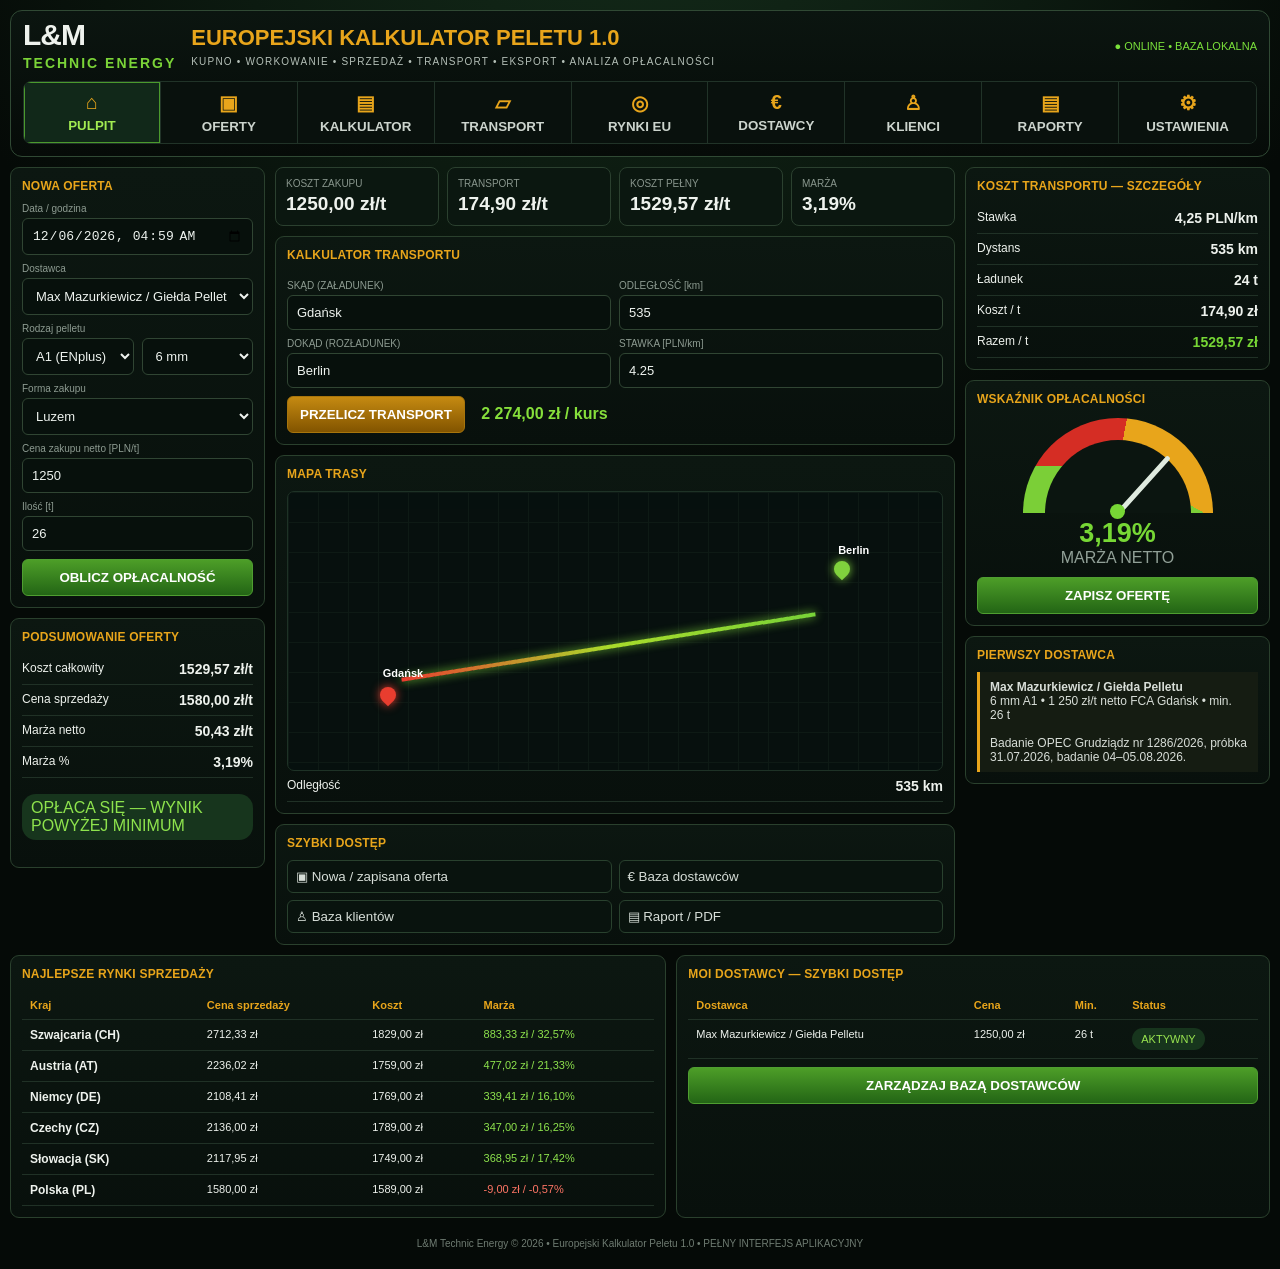
==== index.html @ fb6ef7e8 "Add files via upload" ====
<!doctype html>
<html lang="pl">
<head>
<meta charset="utf-8">
<meta name="viewport" content="width=device-width,initial-scale=1,viewport-fit=cover">
<meta name="theme-color" content="#07100b">
<title>L&M Technic Energy — Europejski Kalkulator Peletu 1.0</title>
<style>
:root{--bg:#040806;--panel:#0a120e;--panel2:#0d1812;--line:#2a402d;--gold:#e8a51b;--green:#77d735;--text:#eef2ed;--muted:#9aa69d;--red:#ef493d;--blue:#4ca9e8}
*{box-sizing:border-box}html,body{margin:0;background:radial-gradient(circle at 50% -20%,#17331e 0,#050a07 46%);color:var(--text);font-family:Arial,Helvetica,sans-serif}
body{min-height:100vh}.app{max-width:1540px;margin:auto;padding:10px}
.top{border:1px solid #304934;border-radius:12px;background:linear-gradient(180deg,#0b1510,#060b08);padding:12px}
.brand{display:flex;align-items:center;gap:15px}.logo{font-weight:900;font-size:30px;line-height:.78;letter-spacing:-1px}.logo small{font-size:14px;letter-spacing:2px;color:#7bd438}.title{font-size:22px;font-weight:900;color:var(--gold)}.sub{font-size:10px;color:#b5c0b8;letter-spacing:1.2px;margin-top:5px}.status{margin-left:auto;color:#7be23b;font-size:11px}
.nav{display:grid;grid-template-columns:repeat(9,1fr);margin-top:11px;border:1px solid #213328;border-radius:8px;overflow:hidden}.nav button{min-height:61px;border:0;border-right:1px solid #213328;background:#09110d;color:#ccd4cd;font-weight:700;cursor:pointer}.nav button:last-child{border-right:0}.nav button.active{background:#112819;color:#a2eb51;box-shadow:inset 0 0 0 1px #4b9a2d}.ico{display:block;font-size:20px;color:var(--gold);margin-bottom:4px}
.tab{margin-top:10px}.hidden{display:none}.grid{display:grid;grid-template-columns:255px 1fr 305px;gap:10px}.panel{background:linear-gradient(180deg,#0c1711,#08100c);border:1px solid var(--line);border-radius:9px;padding:11px}.panel h3{font-size:12px;color:var(--gold);margin:0 0 10px;text-transform:uppercase;letter-spacing:.2px}.section{margin-top:10px}
.field{margin:8px 0}.field label{display:block;color:#8d9b91;font-size:10px;margin-bottom:4px}.field input,.field select,.field textarea{width:100%;background:#07100c;color:#eef3ef;border:1px solid #304533;border-radius:6px;padding:9px;font-size:13px}.field textarea{min-height:82px;resize:vertical}.row{display:grid;grid-template-columns:1fr 1fr;gap:8px}
.btn{border:1px solid #a8750c;background:linear-gradient(#c58a11,#825400);color:white;border-radius:6px;padding:10px 12px;font-weight:800;cursor:pointer}.btn.green{background:linear-gradient(#4d9e28,#236515);border-color:#4f9e31}.btn.dark{background:#0b1510;border-color:#38513e}.btn.blue{background:linear-gradient(#277eb0,#185274);border-color:#3b91c0}.btn.full{width:100%}
.metric{display:flex;justify-content:space-between;gap:10px;border-bottom:1px solid #203126;padding:7px 0;font-size:12px}.metric strong{font-size:14px}.big{font-size:27px;color:var(--green);font-weight:900}.tag{display:inline-block;padding:5px 9px;border-radius:14px;background:#17351d;color:#9ae750}.danger{color:#ff7565}.good{color:#8ee34d}
.cards{display:grid;grid-template-columns:repeat(4,1fr);gap:8px}.card{background:#0b1710;border:1px solid #2b402f;border-radius:8px;padding:10px}.card .label{color:#89968d;font-size:10px}.card .value{font-size:19px;font-weight:900;margin-top:4px}
.main2{display:grid;grid-template-columns:1.05fr .95fr;gap:10px;margin-top:10px}.table{width:100%;border-collapse:collapse;font-size:11px}.table th,.table td{padding:8px;border-bottom:1px solid #203126;text-align:left;vertical-align:top}.table th{color:var(--gold)}.table td strong{font-size:12px}
.map{height:280px;border-radius:7px;background:#07100e;position:relative;overflow:hidden;border:1px solid #1e3226}.map:before{content:"";position:absolute;inset:0;background-image:linear-gradient(#16251d 1px,transparent 1px),linear-gradient(90deg,#16251d 1px,transparent 1px);background-size:30px 30px;opacity:.5}.route{position:absolute;left:17%;right:19%;top:55%;height:4px;background:linear-gradient(90deg,#e83d2f,#a9db2b,#78d238);transform:rotate(-9deg);box-shadow:0 0 10px #79cf38}.pin{position:absolute;width:16px;height:16px;border-radius:50% 50% 50% 0;transform:rotate(-45deg);background:#80d23d;box-shadow:0 0 10px #80d23d}.pin b{position:absolute;transform:rotate(45deg);font-size:11px;white-space:nowrap;left:14px;top:-3px;color:white}.pin.red{background:#e83d2f;box-shadow:0 0 10px #e83d2f}.p1{right:14%;top:25%}.p2{left:14%;bottom:24%}
.gauge{width:190px;height:95px;border-radius:190px 190px 0 0;background:conic-gradient(from 270deg,#d52d24 0 28%,#e8a51b 28% 58%,#7bcf37 58% 100%);position:relative;margin:12px auto 5px}.gauge:after{content:"";position:absolute;left:22px;right:22px;bottom:0;height:73px;background:#0b1510;border-radius:160px 160px 0 0}.needle{position:absolute;z-index:2;width:5px;height:77px;left:92px;bottom:-1px;background:#dfeadf;transform-origin:bottom center;transform:rotate(42deg);border-radius:5px}.hub{position:absolute;z-index:3;left:87px;bottom:-6px;width:15px;height:15px;border-radius:50%;background:var(--green)}
.quick{display:grid;grid-template-columns:repeat(2,1fr);gap:7px}.quick button{background:#09130e;border:1px solid #29412e;color:#d7ded8;border-radius:6px;padding:8px;text-align:left;cursor:pointer}
.notice{border-left:3px solid var(--gold);padding:8px 10px;background:#151c12;color:#d8ded8;font-size:12px}.search{display:flex;gap:8px}.search input{flex:1}
.footer{margin-top:10px;text-align:center;color:#6f7c72;font-size:10px;padding:10px}
@media(max-width:1080px){.grid{grid-template-columns:1fr}.main2{grid-template-columns:1fr}}
@media(max-width:720px){.app{padding:4px}.title{font-size:17px}.logo{font-size:25px}.logo small{font-size:11px}.nav{grid-template-columns:repeat(3,1fr)}.nav button{min-height:55px}.cards{grid-template-columns:1fr 1fr}.row{grid-template-columns:1fr}.brand{align-items:flex-start}.status{font-size:9px}.table{font-size:10px}}
</style>

<link rel="manifest" href="manifest.webmanifest">
<link rel="icon" href="icons/icon-192.png" type="image/png">
<meta name="apple-mobile-web-app-capable" content="yes">
<meta name="apple-mobile-web-app-status-bar-style" content="black-translucent">
<meta name="apple-mobile-web-app-title" content="Kalkulator Peletu">
<script>
if ('serviceWorker' in navigator) {
  window.addEventListener('load', () => navigator.serviceWorker.register('./sw.js'));
}
</script>

</head>
<body>
<div class="app">
<header class="top">
 <div class="brand">
  <div class="logo">L&M<br><small>TECHNIC ENERGY</small></div>
  <div><div class="title">EUROPEJSKI KALKULATOR PELETU 1.0</div><div class="sub">KUPNO • WORKOWANIE • SPRZEDAŻ • TRANSPORT • EKSPORT • ANALIZA OPŁACALNOŚCI</div></div>
  <div class="status">● ONLINE • BAZA LOKALNA</div>
 </div>
 <nav class="nav">
  <button class="active" data-tab="dashboard"><span class="ico">⌂</span>PULPIT</button>
  <button data-tab="offers"><span class="ico">▣</span>OFERTY</button>
  <button data-tab="calc"><span class="ico">▤</span>KALKULATOR</button>
  <button data-tab="transport"><span class="ico">▱</span>TRANSPORT</button>
  <button data-tab="markets"><span class="ico">◎</span>RYNKI EU</button>
  <button data-tab="suppliers"><span class="ico">€</span>DOSTAWCY</button>
  <button data-tab="customers"><span class="ico">♙</span>KLIENCI</button>
  <button data-tab="reports"><span class="ico">▤</span>RAPORTY</button>
  <button data-tab="settings"><span class="ico">⚙</span>USTAWIENIA</button>
 </nav>
</header>

<section id="dashboard" class="tab">
<div class="grid">
<aside>
 <div class="panel"><h3>NOWA OFERTA</h3>
  <div class="field"><label>Data / godzina</label><input id="date" type="datetime-local"></div>
  <div class="field"><label>Dostawca</label><select id="supplierSel"></select></div>
  <div class="field"><label>Rodzaj pelletu</label><div class="row"><select id="class"><option>A1 (ENplus)</option><option>A2</option></select><select id="diam"><option>6 mm</option><option>8 mm</option></select></div></div>
  <div class="field"><label>Forma zakupu</label><select id="form"><option>Luzem</option><option>Big-Bag</option><option>Worki 15 kg</option></select></div>
  <div class="field"><label>Cena zakupu netto [PLN/t]</label><input id="buy" type="number" value="1250"></div>
  <div class="field"><label>Ilość [t]</label><input id="qty" type="number" value="26"></div>
  <button class="btn green full" onclick="calculate()">OBLICZ OPŁACALNOŚĆ</button>
 </div>
 <div class="panel section"><h3>PODSUMOWANIE OFERTY</h3>
  <div class="metric">Koszt całkowity <strong id="cost">—</strong></div>
  <div class="metric">Cena sprzedaży <strong id="sellOut">—</strong></div>
  <div class="metric">Marża netto <strong id="margin">—</strong></div>
  <div class="metric">Marża % <strong id="marginPct">—</strong></div>
  <p id="decision" class="tag">Wprowadź dane i oblicz</p>
 </div>
</aside>

<main>
 <div class="cards">
  <div class="card"><div class="label">KOSZT ZAKUPU</div><div class="value" id="buyCard">1 250 zł/t</div></div>
  <div class="card"><div class="label">TRANSPORT</div><div class="value" id="transCard">224 zł/t</div></div>
  <div class="card"><div class="label">KOSZT PEŁNY</div><div class="value" id="fullCard">1 709 zł/t</div></div>
  <div class="card"><div class="label">MARŻA</div><div class="value" id="marginCard">4,72%</div></div>
 </div>

 <div class="panel section"><h3>KALKULATOR TRANSPORTU</h3>
  <div class="row">
   <div><div class="field"><label>SKĄD (ZAŁADUNEK)</label><input id="from" value="Gdańsk"></div><div class="field"><label>DOKĄD (ROZŁADUNEK)</label><input id="to" value="Berlin"></div></div>
   <div><div class="field"><label>ODLEGŁOŚĆ [km]</label><input id="km" type="number" value="535"></div><div class="field"><label>STAWKA [PLN/km]</label><input id="rate" type="number" step=".01" value="4.25"></div></div>
  </div>
  <button class="btn" onclick="calculateTransport()">PRZELICZ TRANSPORT</button>
  <span id="transportResult" style="margin-left:12px;color:#86df3b;font-weight:bold">2 274,00 zł / kurs</span>
 </div>

 <div class="panel section"><h3>MAPA TRASY</h3><div class="map"><div class="route"></div><div class="pin p1"><b>Berlin</b></div><div class="pin red p2"><b>Gdańsk</b></div></div>
  <div class="metric"><span>Odległość</span><strong id="kmOut">535 km</strong></div>
 </div>

 <div class="panel section"><h3>SZYBKI DOSTĘP</h3><div class="quick">
  <button onclick="showTab('offers')">▣ Nowa / zapisana oferta</button><button onclick="showTab('suppliers')">€ Baza dostawców</button>
  <button onclick="showTab('customers')">♙ Baza klientów</button><button onclick="showTab('reports')">▤ Raport / PDF</button>
 </div></div>
</main>

<aside>
 <div class="panel"><h3>KOSZT TRANSPORTU — SZCZEGÓŁY</h3>
  <div class="metric">Stawka <strong id="rateOut">4,25 PLN/km</strong></div><div class="metric">Dystans <strong id="distOut">535 km</strong></div>
  <div class="metric">Ładunek <strong id="loadOut">24 t</strong></div><div class="metric">Koszt / t <strong id="transportPerT">224,12 PLN</strong></div>
  <div class="metric">Razem / t <strong class="big" id="totalPerT">1 709,00 PLN</strong></div>
 </div>
 <div class="panel section"><h3>WSKAŹNIK OPŁACALNOŚCI</h3>
  <div class="gauge"><div class="needle"></div><div class="hub"></div></div><div style="text-align:center"><div class="big" id="gauge">4,72%</div><div style="color:#91a097">MARŻA NETTO</div></div>
  <button class="btn green full" style="margin-top:10px" onclick="saveOffer()">ZAPISZ OFERTĘ</button>
 </div>
 <div class="panel section"><h3>PIERWSZY DOSTAWCA</h3><div class="notice"><b>Max Mazurkiewicz / Giełda Pelletu</b><br>6 mm A1 • 1 250 zł/t netto FCA Gdańsk • min. 26 t<br><br>Badanie OPEC Grudziądz nr 1286/2026, próbka 31.07.2026, badanie 04–05.08.2026.</div></div>
</aside>
</div>

<div class="main2">
 <div class="panel"><h3>NAJLEPSZE RYNKI SPRZEDAŻY</h3><table class="table"><thead><tr><th>Kraj</th><th>Cena sprzedaży</th><th>Koszt</th><th>Marża</th></tr></thead><tbody id="marketsBody"></tbody></table></div>
 <div class="panel"><h3>MOI DOSTAWCY — SZYBKI DOSTĘP</h3><table class="table"><thead><tr><th>Dostawca</th><th>Cena</th><th>Min.</th><th>Status</th></tr></thead><tbody id="supBody"></tbody></table><button class="btn green full" onclick="showTab('suppliers')" style="margin-top:8px">ZARZĄDZAJ BAZĄ DOSTAWCÓW</button></div>
</div>
</section>

<section id="calc" class="tab hidden"><div class="panel"><h3>KALKULATOR PEŁNY — KUPNO → WORKOWANIE → TRANSPORT → SPRZEDAŻ</h3>
 <div class="cards"><div class="card"><div class="label">ZAKUP</div><div class="value" id="c1">1 250</div></div><div class="card"><div class="label">WORKOWANIE</div><div class="value" id="c2">42</div></div><div class="card"><div class="label">PALETA + MATERIAŁ</div><div class="value" id="c3">88,67</div></div><div class="card"><div class="label">TRANSPORT</div><div class="value" id="c4">224,12</div></div></div>
 <div class="row section"><div class="field"><label>CENA SPRZEDAŻY [PLN/t]</label><input id="sell" type="number" value="1580"></div><div class="field"><label>MINIMALNA MARŻA [%]</label><input id="minMargin" type="number" value="3"></div></div>
 <button class="btn green" onclick="calculate()">PRZELICZ PEŁNY KALKULATOR</button>
 <div class="section notice">Każdy koszt pozostaje edytowalny. Ceny dostawców i ceny sprzedaży można negocjować niezależnie. Wynik służy do decyzji zakupowej i handlowej.</div>
 </div></section>

<section id="transport" class="tab hidden"><div class="panel"><h3>TRANSPORT — BAZA TRAS I STAWEK</h3>
 <div class="row"><div class="field"><label>TRASA</label><input id="tRoute" value="Gdańsk → Berlin"></div><div class="field"><label>DYSTANS [km]</label><input id="tKm" type="number" value="535"></div></div>
 <div class="row"><div class="field"><label>STAWKA [PLN/km]</label><input id="tRate" type="number" value="4.25"></div><div class="field"><label>ŁADUNEK [t]</label><input id="tLoad" type="number" value="24"></div></div>
 <button class="btn green" onclick="calcT2()">OBLICZ</button><div class="big section" id="tOut">—</div>
 </div></section>

<section id="suppliers" class="tab hidden"><div class="panel"><h3>BAZA DOSTAWCÓW — KONTRAHENCI ZAKUPU</h3>
 <div class="row"><div class="field"><label>Nazwa</label><input id="sName" value="Max Mazurkiewicz / Giełda Pelletu"></div><div class="field"><label>Kontakt / WWW</label><input id="sContact" value="www.gieldapelletu.pl"></div></div>
 <div class="row"><div class="field"><label>Produkt</label><input id="sProduct" value="Pellet drzewny 6 mm A1"></div><div class="field"><label>Cena netto [PLN/t]</label><input id="sPrice" type="number" value="1250"></div></div>
 <div class="row"><div class="field"><label>Minimum [t]</label><input id="sMin" type="number" value="26"></div><div class="field"><label>Forma</label><select id="sForm"><option>Luzem</option><option>Big-Bag</option><option>Worki 15 kg</option></select></div></div>
 <div class="field"><label>Notatka / negocjacje / dokumenty jakościowe</label><textarea id="sNote">FCA Gdańsk. Dostawca przesłał zdjęcia i sprawozdanie OPEC Grudziądz nr 1286/2026. Cena wyjściowa 1 250 zł/t netto. Możliwa negocjacja ceny i marży.</textarea></div>
 <button class="btn green" onclick="addSupplier()">DODAJ / AKTUALIZUJ DOSTAWCĘ</button>
 <button class="btn dark" onclick="backup()">EKSPORTUJ BAZĘ</button>
 <input id="restoreFile" type="file" accept=".json" style="display:none" onchange="restore(event)">
 <button class="btn dark" onclick="document.getElementById('restoreFile').click()">IMPORTUJ BAZĘ</button>
 <div class="section"><table class="table"><thead><tr><th>Dostawca</th><th>Produkt</th><th>Cena</th><th>Min.</th><th>Uwagi</th></tr></thead><tbody id="supplierTable"></tbody></table></div>
 </div></section>

<section id="customers" class="tab hidden"><div class="panel"><h3>BAZA KLIENTÓW — ODBIORCY I PROFORMA</h3>
 <div class="row"><div class="field"><label>Firma / osoba</label><input id="cName" placeholder="np. klient DE"></div><div class="field"><label>Kraj / miasto</label><input id="cPlace" placeholder="np. Berlin, Niemcy"></div></div>
 <div class="row"><div class="field"><label>Telefon / e-mail</label><input id="cContact"></div><div class="field"><label>Potencjalny zakup [t]</label><input id="cQty" type="number" value="1"></div></div>
 <div class="field"><label>Uwagi</label><textarea id="cNote" placeholder="np. zainteresowany workami 15 kg / Big-Bag / luzem"></textarea></div>
 <button class="btn green" onclick="addCustomer()">DODAJ KLIENTA</button>
 <div class="section"><table class="table"><thead><tr><th>Klient</th><th>Lokalizacja</th><th>Kontakt</th><th>Ilość</th><th>Uwagi</th></tr></thead><tbody id="customerTable"></tbody></table></div>
 </div></section>

<section id="offers" class="tab hidden"><div class="panel"><h3>OFERTY — HISTORIA KALKULACJI</h3><p class="notice">Zapisane oferty są przechowywane w urządzeniu. Cena zakupu, transport, koszt pełny i marża mogą być później ponownie analizowane.</p><table class="table"><thead><tr><th>Data</th><th>Dostawca</th><th>Zakup</th><th>Koszt pełny</th><th>Sprzedaż</th><th>Marża</th></tr></thead><tbody id="offersBody"></tbody></table></div></section>

<section id="markets" class="tab hidden"><div class="panel"><h3>RYNKI EU — PORÓWNANIE CEN</h3><div class="cards" id="marketCards"></div></div></section>

<section id="reports" class="tab hidden"><div class="panel"><h3>RAPORTY I KOPIE DANYCH</h3>
 <button class="btn green" onclick="window.print()">DRUKUJ / ZAPISZ PDF</button>
 <button class="btn dark" onclick="backup()">KOPIA BAZY JSON</button>
 <div class="section notice">Raport PDF obejmuje aktualnie widoczne dane. Automatyczna synchronizacja Google Drive będzie kolejnym etapem; do tego czasu kopię JSON można przechowywać na udostępnionym Dysku Google.</div>
 </div></section>

<section id="settings" class="tab hidden"><div class="panel"><h3>USTAWIENIA</h3>
 <p><b>Silnik:</b> samodzielna aplikacja HTML/JS — bez QGIS.</p>
 <p><b>Dane:</b> zapis lokalny w pamięci przeglądarki urządzenia.</p>
 <p><b>Kopia:</b> eksport/import JSON.</p>
 <p><b>Google Drive:</b> obecnie ręczny eksport/import; automatyczne podpięcie Drive wymaga późniejszego uwierzytelnienia usługi.</p>
 <p><b>Ważne:</b> ten plik należy otwierać w <b>Google Chrome, Samsung Internet albo Edge</b>. Nie jest to projekt QGIS.</p>
 </div></section>

<div class="footer">L&M Technic Energy © 2026 • Europejski Kalkulator Peletu 1.0 • PEŁNY INTERFEJS APLIKACYJNY</div>
</div>

<script>
const KEY='lm_energy_1_0_full';
const defaultData={
 suppliers:[{name:'Max Mazurkiewicz / Giełda Pelletu',contact:'www.gieldapelletu.pl',product:'Pellet drzewny 6 mm A1',price:1250,min:26,form:'Luzem',note:'FCA Gdańsk. Sprawozdanie OPEC Grudziądz nr 1286/2026. Cena wyjściowa 1 250 zł/t netto. Możliwa negocjacja.'}],
 customers:[],
 offers:[],
 history:[],
 markets:[
  {country:'Szwajcaria (CH)',price:2712.33,cost:1829,margin:883.33},
  {country:'Austria (AT)',price:2236.02,cost:1759,margin:477.02},
  {country:'Niemcy (DE)',price:2108.41,cost:1769,margin:339.41},
  {country:'Czechy (CZ)',price:2136,cost:1789,margin:347},
  {country:'Słowacja (SK)',price:2117.95,cost:1749,margin:368.95},
  {country:'Polska (PL)',price:1580,cost:1589,margin:-9}
 ]};
let data=JSON.parse(localStorage.getItem(KEY)||'null')||defaultData;
function save(){localStorage.setItem(KEY,JSON.stringify(data));renderAll()}
function money(v){return Number(v||0).toLocaleString('pl-PL',{minimumFractionDigits:2,maximumFractionDigits:2})+' zł'}
function pct(v){return Number(v||0).toLocaleString('pl-PL',{minimumFractionDigits:2,maximumFractionDigits:2})+'%'}
function showTab(id){document.querySelectorAll('.tab').forEach(x=>x.classList.add('hidden'));document.getElementById(id).classList.remove('hidden');document.querySelectorAll('.nav button').forEach(b=>b.classList.toggle('active',b.dataset.tab===id));window.scrollTo({top:0,behavior:'smooth'})}
document.querySelectorAll('.nav button').forEach(b=>b.onclick=()=>showTab(b.dataset.tab));
function setDate(){let d=new Date();d.setMinutes(d.getMinutes()-d.getTimezoneOffset());document.getElementById('date').value=d.toISOString().slice(0,16)}
function currentCalc(){
 let buy=+document.getElementById('buy').value||0, km=+document.getElementById('km').value||0, rate=+document.getElementById('rate').value||0, qty=+document.getElementById('qty').value||1;
 let trans=km*rate*2/Math.max(qty,1), packaging=104.67, full=buy+trans+packaging, sell=+(document.getElementById('sell')?.value||1580), margin=sell-full, mp=margin/sell*100;
 return {buy,km,rate,qty,trans,packaging,full,sell,margin,mp};
}
function calculate(){
 const x=currentCalc();
 document.getElementById('buyCard').textContent=money(x.buy)+'/t';
 document.getElementById('transCard').textContent=money(x.trans)+'/t';
 document.getElementById('fullCard').textContent=money(x.full)+'/t';
 document.getElementById('marginCard').textContent=pct(x.mp);
 document.getElementById('cost').textContent=money(x.full)+'/t';
 document.getElementById('sellOut').textContent=money(x.sell)+'/t';
 document.getElementById('margin').textContent=money(x.margin)+'/t';
 document.getElementById('marginPct').textContent=pct(x.mp);
 document.getElementById('totalPerT').textContent=money(x.full);
 document.getElementById('transportPerT').textContent=money(x.trans);
 document.getElementById('gauge').textContent=pct(x.mp);
 document.getElementById('decision').textContent=x.mp>=3?'OPŁACA SIĘ — WYNIK POWYŻEJ MINIMUM':'NIE OPŁACA SIĘ — NEGOCJUJ CENĘ';
 document.getElementById('decision').className=x.mp>=3?'tag good':'tag danger';
 document.getElementById('c1').textContent=x.buy.toFixed(2);document.getElementById('c2').textContent='42,00';document.getElementById('c3').textContent='62,67';document.getElementById('c4').textContent=x.trans.toFixed(2);
}
function calculateTransport(){
 const km=+document.getElementById('km').value||0, rate=+document.getElementById('rate').value||0, qty=+document.getElementById('qty').value||24;
 const total=km*rate*2;const per=total/Math.max(qty,1);
 document.getElementById('transportResult').textContent=money(total)+' / kurs';
 document.getElementById('transportPerT').textContent=money(per);
 document.getElementById('kmOut').textContent=km+' km';document.getElementById('distOut').textContent=km+' km';document.getElementById('rateOut').textContent=rate.toFixed(2)+' PLN/km';
 calculate();
}
function saveOffer(){
 const x=currentCalc(), sel=document.getElementById('supplierSel'), name=sel.options[sel.selectedIndex]?.text||'Nie wybrano';
 data.offers.unshift({date:document.getElementById('date').value,supplier:name,buy:x.buy,full:x.full,sell:x.sell,margin:x.margin,mp:x.mp});
 data.history.unshift('Zapisano ofertę: '+name+' • zakup '+x.buy+' zł/t • marża '+x.mp.toFixed(2)+'%');
 save(); alert('Oferta została zapisana w bazie aplikacji.');
}
function addSupplier(){
 const s={name:document.getElementById('sName').value.trim(),contact:document.getElementById('sContact').value.trim(),product:document.getElementById('sProduct').value.trim(),price:+document.getElementById('sPrice').value||0,min:+document.getElementById('sMin').value||0,form:document.getElementById('sForm').value,note:document.getElementById('sNote').value.trim()};
 if(!s.name)return alert('Podaj nazwę dostawcy.');
 const i=data.suppliers.findIndex(x=>x.name.toLowerCase()===s.name.toLowerCase()); if(i>=0)data.suppliers[i]=s;else data.suppliers.push(s);
 document.getElementById('buy').value=s.price;save();alert('Dostawca zapisany. Możesz później negocjować jego cenę.');
}
function addCustomer(){
 const c={name:document.getElementById('cName').value.trim(),place:document.getElementById('cPlace').value.trim(),contact:document.getElementById('cContact').value.trim(),qty:+document.getElementById('cQty').value||0,note:document.getElementById('cNote').value.trim()};
 if(!c.name)return alert('Podaj firmę lub osobę.');
 data.customers.push(c);save();['cName','cPlace','cContact','cNote'].forEach(id=>document.getElementById(id).value='');
}
function calcT2(){const km=+document.getElementById('tKm').value||0,rate=+document.getElementById('tRate').value||0,load=+document.getElementById('tLoad').value||1;document.getElementById('tOut').textContent=money(km*rate*2)+' / kurs • '+money(km*rate*2/load)+'/t'}
function backup(){
 const blob=new Blob([JSON.stringify(data,null,2)],{type:'application/json'}),a=document.createElement('a');a.href=URL.createObjectURL(blob);a.download='LM_Technic_Energy_baza_'+new Date().toISOString().slice(0,10)+'.json';a.click();URL.revokeObjectURL(a.href)
}
function restore(e){const f=e.target.files[0];if(!f)return;const r=new FileReader();r.onload=()=>{try{data=JSON.parse(r.result);save();alert('Baza została zaimportowana.')}catch(err){alert('Nieprawidłowy plik JSON.')}};r.readAsText(f)}
function renderSuppliers(){
 const sSel=document.getElementById('supplierSel');sSel.innerHTML='';data.suppliers.forEach((s,i)=>{let o=document.createElement('option');o.value=i;o.textContent=s.name;sSel.appendChild(o)});
 const rows=data.suppliers.map(s=>`<tr><td><strong>${esc(s.name)}</strong><br><span class="good">${esc(s.contact)}</span></td><td>${esc(s.product)}</td><td>${money(s.price)}</td><td>${s.min} t</td><td>${esc(s.note)}</td></tr>`).join('');
 document.getElementById('supplierTable').innerHTML=rows;
 document.getElementById('supBody').innerHTML=data.suppliers.map(s=>`<tr><td>${esc(s.name)}</td><td>${money(s.price)}</td><td>${s.min} t</td><td><span class="tag">AKTYWNY</span></td></tr>`).join('');
}
function renderCustomers(){document.getElementById('customerTable').innerHTML=data.customers.map(c=>`<tr><td><strong>${esc(c.name)}</strong></td><td>${esc(c.place)}</td><td>${esc(c.contact)}</td><td>${c.qty} t</td><td>${esc(c.note)}</td></tr>`).join('')||'<tr><td colspan="5">Baza klientów jest jeszcze pusta — dodaj pierwszego odbiorcę.</td></tr>'}
function renderOffers(){document.getElementById('offersBody').innerHTML=data.offers.map(o=>`<tr><td>${esc(o.date)}</td><td>${esc(o.supplier)}</td><td>${money(o.buy)}</td><td>${money(o.full)}</td><td>${money(o.sell)}</td><td class="${o.margin>=0?'good':'danger'}">${money(o.margin)} (${pct(o.mp)})</td></tr>`).join('')||'<tr><td colspan="6">Brak zapisanych ofert.</td></tr>'}
function renderMarkets(){document.getElementById('marketsBody').innerHTML=data.markets.map(m=>`<tr><td><strong>${m.country}</strong></td><td>${money(m.price)}</td><td>${money(m.cost)}</td><td class="${m.margin>=0?'good':'danger'}">${money(m.margin)} / ${pct(m.margin/m.price*100)}</td></tr>`).join('');document.getElementById('marketCards').innerHTML=data.markets.map(m=>`<div class="card"><div class="label">${m.country}</div><div class="value">${money(m.price)}</div><div class="${m.margin>=0?'good':'danger'}">Marża ${money(m.margin)}</div></div>`).join('')}
function esc(v){return String(v??'').replace(/[&<>"']/g,c=>({'&':'&amp;','<':'&lt;','>':'&gt;','"':'&quot;',"'":'&#39;'}[c]))}
function renderAll(){renderSuppliers();renderCustomers();renderOffers();renderMarkets();calculate()}
setDate();renderAll();
document.getElementById('supplierSel').addEventListener('change',e=>{const s=data.suppliers[+e.target.value];if(s){document.getElementById('buy').value=s.price;document.getElementById('sName').value=s.name;document.getElementById('sPrice').value=s.price;calculate()}});
</script>
</body>
</html>
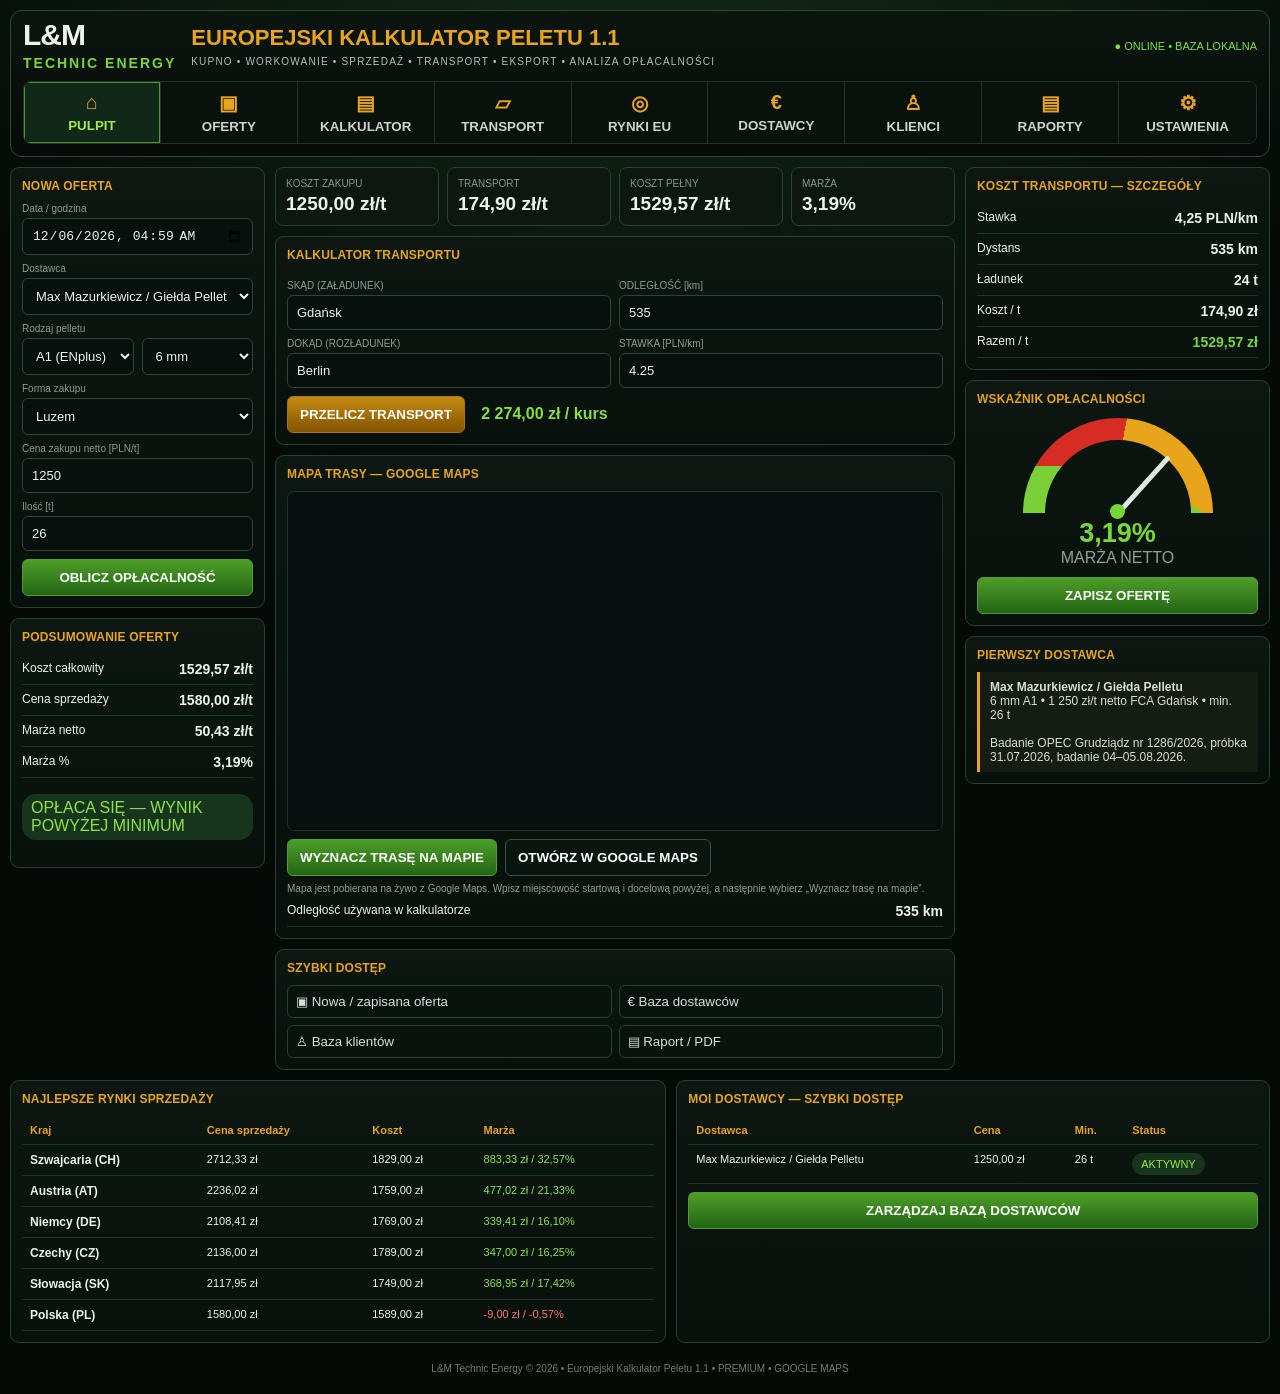
==== commit 879cde2e: "Add files via upload" ====
--- a/index.html
+++ b/index.html
@@ -4,7 +4,11 @@
 <meta charset="utf-8">
 <meta name="viewport" content="width=device-width,initial-scale=1,viewport-fit=cover">
 <meta name="theme-color" content="#07100b">
-<title>L&M Technic Energy — Europejski Kalkulator Peletu 1.0</title>
+<link rel="manifest" href="manifest.webmanifest">
+<link rel="icon" type="image/png" href="favicon.png">
+<link rel="icon" sizes="192x192" href="icon-192.png">
+<link rel="apple-touch-icon" href="icon-192.png">
+<title>L&M Technic Energy — Europejski Kalkulator Peletu 1.1</title>
 <style>
 :root{--bg:#040806;--panel:#0a120e;--panel2:#0d1812;--line:#2a402d;--gold:#e8a51b;--green:#77d735;--text:#eef2ed;--muted:#9aa69d;--red:#ef493d;--blue:#4ca9e8}
 *{box-sizing:border-box}html,body{margin:0;background:radial-gradient(circle at 50% -20%,#17331e 0,#050a07 46%);color:var(--text);font-family:Arial,Helvetica,sans-serif}
@@ -18,7 +22,10 @@
 .metric{display:flex;justify-content:space-between;gap:10px;border-bottom:1px solid #203126;padding:7px 0;font-size:12px}.metric strong{font-size:14px}.big{font-size:27px;color:var(--green);font-weight:900}.tag{display:inline-block;padding:5px 9px;border-radius:14px;background:#17351d;color:#9ae750}.danger{color:#ff7565}.good{color:#8ee34d}
 .cards{display:grid;grid-template-columns:repeat(4,1fr);gap:8px}.card{background:#0b1710;border:1px solid #2b402f;border-radius:8px;padding:10px}.card .label{color:#89968d;font-size:10px}.card .value{font-size:19px;font-weight:900;margin-top:4px}
 .main2{display:grid;grid-template-columns:1.05fr .95fr;gap:10px;margin-top:10px}.table{width:100%;border-collapse:collapse;font-size:11px}.table th,.table td{padding:8px;border-bottom:1px solid #203126;text-align:left;vertical-align:top}.table th{color:var(--gold)}.table td strong{font-size:12px}
-.map{height:280px;border-radius:7px;background:#07100e;position:relative;overflow:hidden;border:1px solid #1e3226}.map:before{content:"";position:absolute;inset:0;background-image:linear-gradient(#16251d 1px,transparent 1px),linear-gradient(90deg,#16251d 1px,transparent 1px);background-size:30px 30px;opacity:.5}.route{position:absolute;left:17%;right:19%;top:55%;height:4px;background:linear-gradient(90deg,#e83d2f,#a9db2b,#78d238);transform:rotate(-9deg);box-shadow:0 0 10px #79cf38}.pin{position:absolute;width:16px;height:16px;border-radius:50% 50% 50% 0;transform:rotate(-45deg);background:#80d23d;box-shadow:0 0 10px #80d23d}.pin b{position:absolute;transform:rotate(45deg);font-size:11px;white-space:nowrap;left:14px;top:-3px;color:white}.pin.red{background:#e83d2f;box-shadow:0 0 10px #e83d2f}.p1{right:14%;top:25%}.p2{left:14%;bottom:24%}
+.map{height:340px;border-radius:7px;position:relative;overflow:hidden;border:1px solid #1e3226;background:#07100e}
+.map iframe{width:100%;height:100%;border:0;display:block}
+.mapbar{display:flex;gap:8px;flex-wrap:wrap;margin-top:8px}
+.mapnote{font-size:10px;color:#91a097;margin-top:6px;line-height:1.4}
 .gauge{width:190px;height:95px;border-radius:190px 190px 0 0;background:conic-gradient(from 270deg,#d52d24 0 28%,#e8a51b 28% 58%,#7bcf37 58% 100%);position:relative;margin:12px auto 5px}.gauge:after{content:"";position:absolute;left:22px;right:22px;bottom:0;height:73px;background:#0b1510;border-radius:160px 160px 0 0}.needle{position:absolute;z-index:2;width:5px;height:77px;left:92px;bottom:-1px;background:#dfeadf;transform-origin:bottom center;transform:rotate(42deg);border-radius:5px}.hub{position:absolute;z-index:3;left:87px;bottom:-6px;width:15px;height:15px;border-radius:50%;background:var(--green)}
 .quick{display:grid;grid-template-columns:repeat(2,1fr);gap:7px}.quick button{background:#09130e;border:1px solid #29412e;color:#d7ded8;border-radius:6px;padding:8px;text-align:left;cursor:pointer}
 .notice{border-left:3px solid var(--gold);padding:8px 10px;background:#151c12;color:#d8ded8;font-size:12px}.search{display:flex;gap:8px}.search input{flex:1}
@@ -26,25 +33,13 @@
 @media(max-width:1080px){.grid{grid-template-columns:1fr}.main2{grid-template-columns:1fr}}
 @media(max-width:720px){.app{padding:4px}.title{font-size:17px}.logo{font-size:25px}.logo small{font-size:11px}.nav{grid-template-columns:repeat(3,1fr)}.nav button{min-height:55px}.cards{grid-template-columns:1fr 1fr}.row{grid-template-columns:1fr}.brand{align-items:flex-start}.status{font-size:9px}.table{font-size:10px}}
 </style>
-
-<link rel="manifest" href="manifest.webmanifest">
-<link rel="icon" href="icons/icon-192.png" type="image/png">
-<meta name="apple-mobile-web-app-capable" content="yes">
-<meta name="apple-mobile-web-app-status-bar-style" content="black-translucent">
-<meta name="apple-mobile-web-app-title" content="Kalkulator Peletu">
-<script>
-if ('serviceWorker' in navigator) {
-  window.addEventListener('load', () => navigator.serviceWorker.register('./sw.js'));
-}
-</script>
-
 </head>
 <body>
 <div class="app">
 <header class="top">
  <div class="brand">
   <div class="logo">L&M<br><small>TECHNIC ENERGY</small></div>
-  <div><div class="title">EUROPEJSKI KALKULATOR PELETU 1.0</div><div class="sub">KUPNO • WORKOWANIE • SPRZEDAŻ • TRANSPORT • EKSPORT • ANALIZA OPŁACALNOŚCI</div></div>
+  <div><div class="title">EUROPEJSKI KALKULATOR PELETU 1.1</div><div class="sub">KUPNO • WORKOWANIE • SPRZEDAŻ • TRANSPORT • EKSPORT • ANALIZA OPŁACALNOŚCI</div></div>
   <div class="status">● ONLINE • BAZA LOKALNA</div>
  </div>
  <nav class="nav">
@@ -98,8 +93,16 @@
   <span id="transportResult" style="margin-left:12px;color:#86df3b;font-weight:bold">2 274,00 zł / kurs</span>
  </div>
 
- <div class="panel section"><h3>MAPA TRASY</h3><div class="map"><div class="route"></div><div class="pin p1"><b>Berlin</b></div><div class="pin red p2"><b>Gdańsk</b></div></div>
-  <div class="metric"><span>Odległość</span><strong id="kmOut">535 km</strong></div>
+ <div class="panel section"><h3>MAPA TRASY — GOOGLE MAPS</h3>
+  <div class="map">
+   <iframe id="googleMapFrame" title="Trasa Google Maps" loading="lazy" referrerpolicy="no-referrer-when-downgrade"></iframe>
+  </div>
+  <div class="mapbar">
+   <button class="btn green" onclick="updateGoogleMap()">WYZNACZ TRASĘ NA MAPIE</button>
+   <button class="btn dark" onclick="openGoogleMaps()">OTWÓRZ W GOOGLE MAPS</button>
+  </div>
+  <div class="mapnote">Mapa jest pobierana na żywo z Google Maps. Wpisz miejscowość startową i docelową powyżej, a następnie wybierz „Wyznacz trasę na mapie”.</div>
+  <div class="metric"><span>Odległość używana w kalkulatorze</span><strong id="kmOut">535 km</strong></div>
  </div>
 
  <div class="panel section"><h3>SZYBKI DOSTĘP</h3><div class="quick">
@@ -179,7 +182,7 @@
  <p><b>Ważne:</b> ten plik należy otwierać w <b>Google Chrome, Samsung Internet albo Edge</b>. Nie jest to projekt QGIS.</p>
  </div></section>
 
-<div class="footer">L&M Technic Energy © 2026 • Europejski Kalkulator Peletu 1.0 • PEŁNY INTERFEJS APLIKACYJNY</div>
+<div class="footer">L&M Technic Energy © 2026 • Europejski Kalkulator Peletu 1.1 • PREMIUM • GOOGLE MAPS</div>
 </div>
 
 <script>
@@ -233,6 +236,19 @@
  document.getElementById('transportPerT').textContent=money(per);
  document.getElementById('kmOut').textContent=km+' km';document.getElementById('distOut').textContent=km+' km';document.getElementById('rateOut').textContent=rate.toFixed(2)+' PLN/km';
  calculate();
+ updateGoogleMap();
+}
+function updateGoogleMap(){
+ const from=(document.getElementById('from').value||'Gdańsk').trim();
+ const to=(document.getElementById('to').value||'Berlin').trim();
+ const url='https://maps.google.com/maps?saddr='+encodeURIComponent(from)+'&daddr='+encodeURIComponent(to)+'&output=embed';
+ document.getElementById('googleMapFrame').src=url;
+}
+function openGoogleMaps(){
+ const from=(document.getElementById('from').value||'Gdańsk').trim();
+ const to=(document.getElementById('to').value||'Berlin').trim();
+ const url='https://www.google.com/maps/dir/?api=1&origin='+encodeURIComponent(from)+'&destination='+encodeURIComponent(to);
+ window.open(url,'_blank','noopener');
 }
 function saveOffer(){
  const x=currentCalc(), sel=document.getElementById('supplierSel'), name=sel.options[sel.selectedIndex]?.text||'Nie wybrano';
@@ -267,7 +283,8 @@
 function renderMarkets(){document.getElementById('marketsBody').innerHTML=data.markets.map(m=>`<tr><td><strong>${m.country}</strong></td><td>${money(m.price)}</td><td>${money(m.cost)}</td><td class="${m.margin>=0?'good':'danger'}">${money(m.margin)} / ${pct(m.margin/m.price*100)}</td></tr>`).join('');document.getElementById('marketCards').innerHTML=data.markets.map(m=>`<div class="card"><div class="label">${m.country}</div><div class="value">${money(m.price)}</div><div class="${m.margin>=0?'good':'danger'}">Marża ${money(m.margin)}</div></div>`).join('')}
 function esc(v){return String(v??'').replace(/[&<>"']/g,c=>({'&':'&amp;','<':'&lt;','>':'&gt;','"':'&quot;',"'":'&#39;'}[c]))}
 function renderAll(){renderSuppliers();renderCustomers();renderOffers();renderMarkets();calculate()}
-setDate();renderAll();
+setDate();renderAll();updateGoogleMap();
+if('serviceWorker' in navigator){window.addEventListener('load',()=>navigator.serviceWorker.register('service-worker.js').catch(()=>{}));}
 document.getElementById('supplierSel').addEventListener('change',e=>{const s=data.suppliers[+e.target.value];if(s){document.getElementById('buy').value=s.price;document.getElementById('sName').value=s.name;document.getElementById('sPrice').value=s.price;calculate()}});
 </script>
 </body>
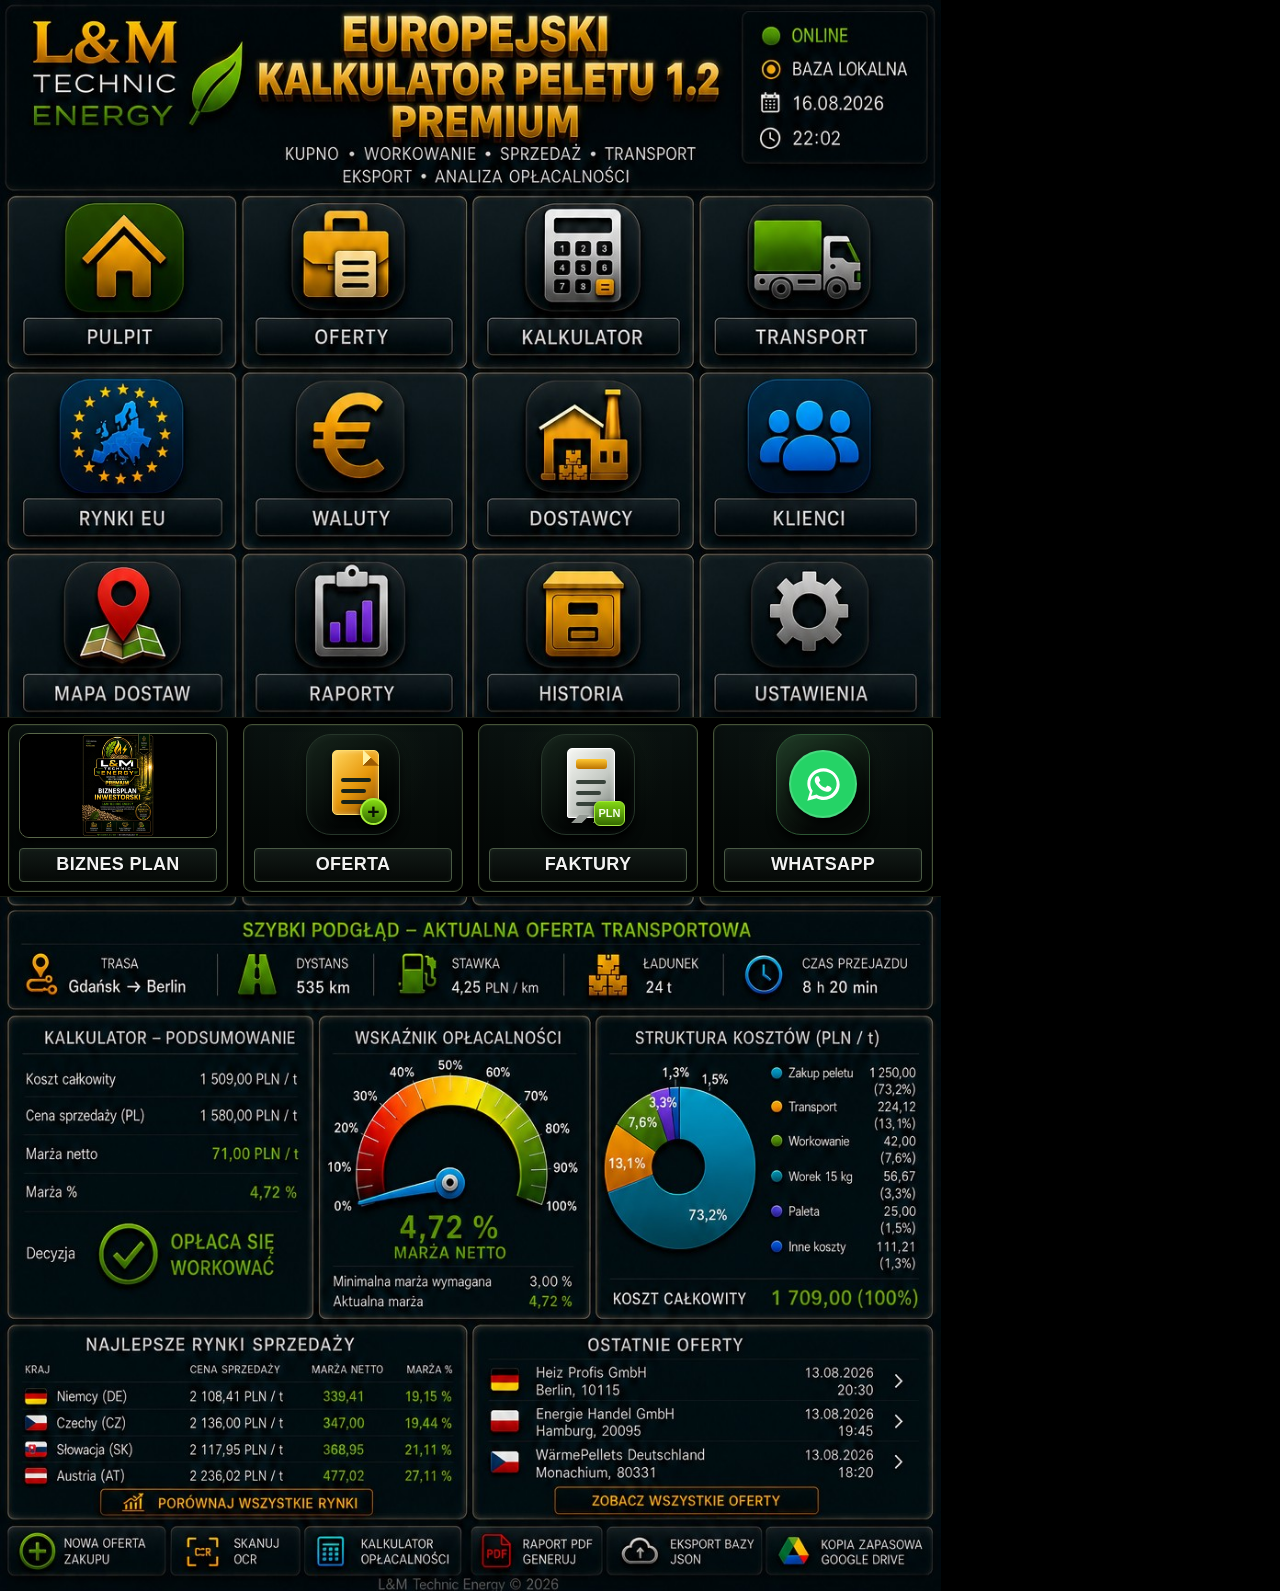
==== commit 63794135: "Add files via upload" ====
--- a/index.html
+++ b/index.html
@@ -1,291 +1,1251 @@
-<!doctype html>
-<html lang="pl">
-<head>
-<meta charset="utf-8">
-<meta name="viewport" content="width=device-width,initial-scale=1,viewport-fit=cover">
-<meta name="theme-color" content="#07100b">
-<link rel="manifest" href="manifest.webmanifest">
-<link rel="icon" type="image/png" href="favicon.png">
-<link rel="icon" sizes="192x192" href="icon-192.png">
-<link rel="apple-touch-icon" href="icon-192.png">
-<title>L&M Technic Energy — Europejski Kalkulator Peletu 1.1</title>
+<!doctype html><html lang="pl"><head><meta charset="utf-8"><meta name="viewport" content="width=device-width,initial-scale=1,maximum-scale=1,user-scalable=no,viewport-fit=cover"><meta name="theme-color" content="#020806"><title>L&M Technic Energy — Europejski Kalkulator Peletu 1.2 PREMIUM — V31.3.0 RYNKI EU MASTER FIX</title>
+<link rel="manifest" href="./manifest.webmanifest">
+<link rel="icon" type="image/png" sizes="192x192" href="./icon-192.png">
+<link rel="apple-touch-icon" href="./icon-192.png">
+<meta name="application-name" content="L&M Technic Energy">
+<meta name="apple-mobile-web-app-capable" content="yes">
+<meta name="apple-mobile-web-app-status-bar-style" content="black-translucent">
+<meta name="mobile-web-app-capable" content="yes">
 <style>
-:root{--bg:#040806;--panel:#0a120e;--panel2:#0d1812;--line:#2a402d;--gold:#e8a51b;--green:#77d735;--text:#eef2ed;--muted:#9aa69d;--red:#ef493d;--blue:#4ca9e8}
-*{box-sizing:border-box}html,body{margin:0;background:radial-gradient(circle at 50% -20%,#17331e 0,#050a07 46%);color:var(--text);font-family:Arial,Helvetica,sans-serif}
-body{min-height:100vh}.app{max-width:1540px;margin:auto;padding:10px}
-.top{border:1px solid #304934;border-radius:12px;background:linear-gradient(180deg,#0b1510,#060b08);padding:12px}
-.brand{display:flex;align-items:center;gap:15px}.logo{font-weight:900;font-size:30px;line-height:.78;letter-spacing:-1px}.logo small{font-size:14px;letter-spacing:2px;color:#7bd438}.title{font-size:22px;font-weight:900;color:var(--gold)}.sub{font-size:10px;color:#b5c0b8;letter-spacing:1.2px;margin-top:5px}.status{margin-left:auto;color:#7be23b;font-size:11px}
-.nav{display:grid;grid-template-columns:repeat(9,1fr);margin-top:11px;border:1px solid #213328;border-radius:8px;overflow:hidden}.nav button{min-height:61px;border:0;border-right:1px solid #213328;background:#09110d;color:#ccd4cd;font-weight:700;cursor:pointer}.nav button:last-child{border-right:0}.nav button.active{background:#112819;color:#a2eb51;box-shadow:inset 0 0 0 1px #4b9a2d}.ico{display:block;font-size:20px;color:var(--gold);margin-bottom:4px}
-.tab{margin-top:10px}.hidden{display:none}.grid{display:grid;grid-template-columns:255px 1fr 305px;gap:10px}.panel{background:linear-gradient(180deg,#0c1711,#08100c);border:1px solid var(--line);border-radius:9px;padding:11px}.panel h3{font-size:12px;color:var(--gold);margin:0 0 10px;text-transform:uppercase;letter-spacing:.2px}.section{margin-top:10px}
-.field{margin:8px 0}.field label{display:block;color:#8d9b91;font-size:10px;margin-bottom:4px}.field input,.field select,.field textarea{width:100%;background:#07100c;color:#eef3ef;border:1px solid #304533;border-radius:6px;padding:9px;font-size:13px}.field textarea{min-height:82px;resize:vertical}.row{display:grid;grid-template-columns:1fr 1fr;gap:8px}
-.btn{border:1px solid #a8750c;background:linear-gradient(#c58a11,#825400);color:white;border-radius:6px;padding:10px 12px;font-weight:800;cursor:pointer}.btn.green{background:linear-gradient(#4d9e28,#236515);border-color:#4f9e31}.btn.dark{background:#0b1510;border-color:#38513e}.btn.blue{background:linear-gradient(#277eb0,#185274);border-color:#3b91c0}.btn.full{width:100%}
-.metric{display:flex;justify-content:space-between;gap:10px;border-bottom:1px solid #203126;padding:7px 0;font-size:12px}.metric strong{font-size:14px}.big{font-size:27px;color:var(--green);font-weight:900}.tag{display:inline-block;padding:5px 9px;border-radius:14px;background:#17351d;color:#9ae750}.danger{color:#ff7565}.good{color:#8ee34d}
-.cards{display:grid;grid-template-columns:repeat(4,1fr);gap:8px}.card{background:#0b1710;border:1px solid #2b402f;border-radius:8px;padding:10px}.card .label{color:#89968d;font-size:10px}.card .value{font-size:19px;font-weight:900;margin-top:4px}
-.main2{display:grid;grid-template-columns:1.05fr .95fr;gap:10px;margin-top:10px}.table{width:100%;border-collapse:collapse;font-size:11px}.table th,.table td{padding:8px;border-bottom:1px solid #203126;text-align:left;vertical-align:top}.table th{color:var(--gold)}.table td strong{font-size:12px}
-.map{height:340px;border-radius:7px;position:relative;overflow:hidden;border:1px solid #1e3226;background:#07100e}
-.map iframe{width:100%;height:100%;border:0;display:block}
-.mapbar{display:flex;gap:8px;flex-wrap:wrap;margin-top:8px}
-.mapnote{font-size:10px;color:#91a097;margin-top:6px;line-height:1.4}
-.gauge{width:190px;height:95px;border-radius:190px 190px 0 0;background:conic-gradient(from 270deg,#d52d24 0 28%,#e8a51b 28% 58%,#7bcf37 58% 100%);position:relative;margin:12px auto 5px}.gauge:after{content:"";position:absolute;left:22px;right:22px;bottom:0;height:73px;background:#0b1510;border-radius:160px 160px 0 0}.needle{position:absolute;z-index:2;width:5px;height:77px;left:92px;bottom:-1px;background:#dfeadf;transform-origin:bottom center;transform:rotate(42deg);border-radius:5px}.hub{position:absolute;z-index:3;left:87px;bottom:-6px;width:15px;height:15px;border-radius:50%;background:var(--green)}
-.quick{display:grid;grid-template-columns:repeat(2,1fr);gap:7px}.quick button{background:#09130e;border:1px solid #29412e;color:#d7ded8;border-radius:6px;padding:8px;text-align:left;cursor:pointer}
-.notice{border-left:3px solid var(--gold);padding:8px 10px;background:#151c12;color:#d8ded8;font-size:12px}.search{display:flex;gap:8px}.search input{flex:1}
-.footer{margin-top:10px;text-align:center;color:#6f7c72;font-size:10px;padding:10px}
-@media(max-width:1080px){.grid{grid-template-columns:1fr}.main2{grid-template-columns:1fr}}
-@media(max-width:720px){.app{padding:4px}.title{font-size:17px}.logo{font-size:25px}.logo small{font-size:11px}.nav{grid-template-columns:repeat(3,1fr)}.nav button{min-height:55px}.cards{grid-template-columns:1fr 1fr}.row{grid-template-columns:1fr}.brand{align-items:flex-start}.status{font-size:9px}.table{font-size:10px}}
+html,body{margin:0;background:#000;color:#fff;font-family:Arial,Helvetica,sans-serif;min-height:100%}*{box-sizing:border-box}#app{width:100%;min-height:100vh;background:#000}.screen{position:relative;width:100%;margin:0 auto;background:#000}.screen img{display:block;width:100%;height:auto;user-select:none;-webkit-user-drag:none}.hot{position:absolute;cursor:pointer;touch-action:manipulation;background:transparent;border:0;padding:0;z-index:5}.toast{position:fixed;left:50%;bottom:22px;transform:translateX(-50%) translateY(15px);opacity:0;background:rgba(5,15,10,.98);border:1px solid #6cc62f;color:#fff;padding:12px 16px;border-radius:10px;box-shadow:0 0 20px rgba(80,220,30,.25);z-index:99;font-size:14px;max-width:88%;text-align:center;pointer-events:none;transition:.18s}.toast.show{opacity:1;transform:translateX(-50%) translateY(0)}.badge{position:fixed;right:8px;bottom:8px;background:rgba(0,0,0,.82);border:1px solid #38523c;color:#88d33f;padding:5px 8px;border-radius:8px;font-size:10px;z-index:50}.qty-display{position:absolute;z-index:14;left:21.5%;top:81.26%;width:73.9%;height:3.58%;display:flex;align-items:center;justify-content:space-between;background:#06100d;color:#fff;border:1px solid #67710a;border-radius:7px;padding:0 16px;font-size:clamp(15px,2.2vw,25px);font-weight:500;text-align:left}.qty-display:active{border-color:#9cff00;box-shadow:0 0 12px rgba(130,255,0,.35)}.qty-display .arrow{font-size:1.3em;color:#ddd}.qty-menu{position:absolute;z-index:30;right:3.8%;top:64.2%;width:32.7%;display:none;background:linear-gradient(180deg,#08120e,#020807);border:2px solid #91d900;border-radius:10px;padding:5px;box-shadow:0 0 20px rgba(120,255,0,.25)}.qty-menu.open{display:block}.qty-row{width:100%;border:0;border-bottom:1px solid rgba(255,255,255,.08);background:transparent;color:#f6f6f6;padding:7px 10px;display:flex;align-items:center;justify-content:space-between;font-size:clamp(12px,1.9vw,22px);text-align:left}.qty-row:last-child{border-bottom:0}.qty-row.selected{background:linear-gradient(180deg,#5b9900,#315f00);border-radius:6px}.qty-row .check{visibility:hidden;font-weight:900}.qty-row.selected .check{visibility:visible}.summary-panel{width:100%;max-width:1024px;margin:0 auto 90px;padding:16px 18px 24px;background:linear-gradient(180deg,#06100d,#020706);border-top:1px solid #536314;color:#fff}.sum-title{font-size:clamp(22px,4vw,38px);font-weight:900;color:#f0a300;margin:0 0 14px}.sum-grid{display:grid;grid-template-columns:1fr auto;border:1px solid #485813;border-radius:12px;overflow:hidden;background:#07100c}.sum-grid>div,.sum-grid>b{padding:11px 14px;border-bottom:1px solid #24361d;font-size:clamp(15px,2.1vw,23px)}.sum-grid>div:nth-last-child(-n+2),.sum-grid>b:nth-last-child(-n+2){border-bottom:0}.sum-grid b{text-align:right}.green{color:#86dc1c}.decision{margin-top:14px;padding:15px;border:1px solid #5e7d0c;border-radius:10px;color:#86dc1c;text-align:center;font-size:clamp(18px,3vw,30px);font-weight:800;background:linear-gradient(180deg,#0c1c0d,#061008)}.go-transport{width:100%;margin-top:14px;padding:16px;border:1px solid #8bcf00;border-radius:10px;background:linear-gradient(180deg,#62bd00,#2f7800);color:#fff;font-weight:900;font-size:clamp(18px,3vw,30px)}.transport-fix{position:absolute;z-index:12;left:56%;top:84.7%;width:38%;min-height:7.2%;background:linear-gradient(180deg,#06100d,#020807);border:1px solid #60730b;border-radius:10px;padding:8px 10px;text-align:center;display:flex;flex-direction:column;justify-content:center}.tlabel{font-size:clamp(9px,1.35vw,16px);color:#bdc7bd;letter-spacing:.3px}.tval{font-size:clamp(18px,3.4vw,36px);color:#7dcc14;font-weight:900;margin-top:2px}.tsub{font-size:clamp(10px,1.55vw,18px);color:#e9efe9;margin-top:3px}@media(min-width:1100px){.screen.portrait,.summary-panel{max-width:1024px}.screen.landscape{max-width:1536px}}
+
+.modal-backdrop{position:fixed;inset:0;background:rgba(0,0,0,.82);z-index:120;display:flex;align-items:flex-start;justify-content:center;padding:18px 10px;overflow:auto}.supplier-modal{--master-font:"Arial Narrow","Roboto Condensed","Noto Sans Condensed","Liberation Sans Narrow",Arial,Helvetica,sans-serif;width:min(720px,96vw);margin:20px auto 80px;background:linear-gradient(180deg,#0b1711,#050b08);border:1px solid #58721d;border-radius:16px;box-shadow:0 0 30px rgba(120,255,0,.20);overflow:hidden;font-family:var(--master-font);font-stretch:condensed}.supplier-head{padding:18px 18px 12px;border-bottom:1px solid #263b22;display:flex;align-items:center;justify-content:space-between}.supplier-head h2{margin:0;color:#e7a112;font-family:var(--master-font);font-size:clamp(20px,4.6vw,32px);line-height:1;font-weight:900;letter-spacing:.35px;text-transform:uppercase}.supplier-close{background:#131c16;border:1px solid #53634d;color:#fff;border-radius:10px;width:42px;height:42px;font-family:var(--master-font);font-size:26px;font-weight:700;line-height:1}.supplier-body{padding:16px 18px 18px}.supplier-grid{display:grid;grid-template-columns:1fr 1fr;gap:12px}.supplier-field{display:flex;flex-direction:column;gap:5px}.supplier-field.full{grid-column:1/-1}.supplier-field label{font-family:var(--master-font);font-size:12px;line-height:1.05;font-weight:500;letter-spacing:.15px;color:#aeb9ae}.supplier-field input,.supplier-field select,.supplier-field textarea{width:100%;background:#06100d;color:#fff;border:1px solid #425329;border-radius:9px;padding:11px 13px;font-family:var(--master-font);font-size:15px;line-height:1.05;font-weight:400;letter-spacing:.1px;outline:none}.supplier-field input::placeholder,.supplier-field textarea::placeholder{font-family:var(--master-font);color:#7e8980;opacity:1}.supplier-field option{font-family:Arial,Helvetica,sans-serif}.supplier-field textarea{min-height:92px;resize:vertical;line-height:1.25}.supplier-field input:focus,.supplier-field select:focus,.supplier-field textarea:focus{border-color:#8fe31f;box-shadow:0 0 10px rgba(130,255,0,.18)}.supplier-actions{display:grid;grid-template-columns:1fr 1fr;gap:10px;margin-top:16px}.supplier-actions button{border:1px solid #526348;border-radius:10px;padding:12px;font-family:var(--master-font);font-size:15px;line-height:1;font-weight:800;letter-spacing:.45px;color:#fff;background:#111a14;text-transform:uppercase}.supplier-actions .save{background:linear-gradient(180deg,#67b900,#317800);border-color:#88df19;box-shadow:0 0 14px rgba(118,230,20,.2)}.supplier-note{font-family:var(--master-font);font-size:11px;letter-spacing:.1px;color:#8e9b91;margin-top:10px;line-height:1.3}.supplier-count{position:absolute;left:1.5%;bottom:1.8%;z-index:8;background:rgba(5,15,10,.96);border:1px solid #58721d;color:#93e735;border-radius:8px;padding:5px 8px;font-family:var(--master-font);font-size:11px;display:none}.supplier-section-title{grid-column:1/-1;margin:8px 0 1px;padding:7px 0 5px;border-bottom:1px solid #385028;color:#e7a112;font-family:var(--master-font);font-size:13px;font-weight:900;letter-spacing:.55px;text-transform:uppercase}.supplier-hint{grid-column:1/-1;margin:-2px 0 2px;color:#809087;font-family:var(--master-font);font-size:10px;line-height:1.25}.supplier-field select{appearance:auto;-webkit-appearance:menulist}.supplier-field input[type=date],.supplier-field input[type=datetime-local]{color-scheme:dark}.supplier-required{color:#8fe31f}.supplier-field .mini{font-size:9px;color:#718078;margin-top:-2px;line-height:1.2}.supplier-modal .supplier-grid{align-items:start}@media(max-width:600px){.supplier-grid{grid-template-columns:1fr}.supplier-field.full{grid-column:auto}.supplier-actions{grid-template-columns:1fr}.supplier-modal{margin-top:8px}.supplier-body{padding:14px}.supplier-head h2{font-size:24px}.supplier-field label{font-size:11px}.supplier-field input,.supplier-field select,.supplier-field textarea{font-size:14px}.supplier-actions button{font-size:14px}}
+
+/* V7 — ŻYWA BAZA DOSTAWCÓW, bez zmiany grafiki MASTER */
+.live-suppliers{position:absolute;left:17.15%;top:31.1%;width:57.4%;height:55.8%;z-index:7;background:rgba(1,8,6,.975);border:1px solid rgba(98,123,38,.78);box-shadow:inset 0 0 18px rgba(0,0,0,.55);overflow:auto;font-family:"Arial Narrow","Roboto Condensed","Noto Sans Condensed",Arial,sans-serif;color:#e8eee9}
+.live-suppliers .live-head,.live-suppliers .live-row{display:grid;grid-template-columns:7% 29% 11% 15% 16% 12% 10%;align-items:center;min-width:690px}
+.live-suppliers .live-head{position:sticky;top:0;z-index:2;background:#07110d;border-bottom:1px solid #3f5427;color:#aeb9ae;font-size:clamp(7px,.68vw,12px);text-transform:uppercase;letter-spacing:.1px}
+.live-suppliers .live-head>div,.live-suppliers .live-row>div{padding:.38em .42em;border-right:1px solid rgba(72,89,55,.42);box-sizing:border-box;overflow:hidden;text-overflow:ellipsis}
+.live-suppliers .live-row{border-bottom:1px solid rgba(55,77,48,.55);font-size:clamp(8px,.82vw,14px);min-height:11.4%;cursor:pointer;background:rgba(4,13,10,.88)}
+.live-suppliers .live-row:hover,.live-suppliers .live-row.selected{background:linear-gradient(90deg,rgba(35,75,8,.88),rgba(5,20,12,.92));box-shadow:inset 3px 0 0 #8de51c}
+.live-suppliers .name{color:#9adf37;font-weight:700}.live-suppliers .muted{font-size:.82em;color:#93a197;display:block;margin-top:.16em}.live-suppliers .price{color:#9be536;font-size:1.18em}.live-suppliers .status{font-size:.78em;border:1px solid #a66d16;color:#f1b241;border-radius:3px;padding:.25em .35em;text-align:center;display:inline-block}.live-suppliers .status.talk{border-color:#2185b8;color:#55c8ff}.live-suppliers .status.ok{border-color:#5a9721;color:#9be536}.live-suppliers .empty{padding:18px;color:#859087;text-align:center;font-size:clamp(10px,1vw,15px)}
+.supplier-search-live{position:absolute;left:47.35%;top:26.25%;width:16.9%;height:4.6%;z-index:9;box-sizing:border-box;background:rgba(3,10,8,.93);border:1px solid #31482c;border-radius:5px;color:#fff;padding:0 .7em;font-family:"Arial Narrow",Arial,sans-serif;font-size:clamp(8px,.9vw,14px);outline:none}.supplier-search-live:focus{border-color:#8ee41b;box-shadow:0 0 8px rgba(120,230,20,.25)}
+.live-detail{position:absolute;left:75.6%;top:26.0%;width:23.1%;height:64.8%;z-index:7;background:rgba(2,10,8,.98);border:1px solid rgba(77,100,46,.76);padding:.75%;box-sizing:border-box;overflow:auto;font-family:"Arial Narrow","Roboto Condensed",Arial,sans-serif;color:#e8eee9}
+.live-detail h3{margin:.1em 0 .18em;color:#a2e33a;font-size:clamp(9px,1.25vw,20px);line-height:1.08}.live-detail .type{font-size:clamp(7px,.78vw,12px);color:#c8d0cb;margin-bottom:.65em}.live-detail .tag{display:inline-block;border:1px solid #5e8428;color:#9de139;padding:.18em .4em;border-radius:4px;font-size:.72em;margin-left:.35em}.live-detail .line{display:flex;gap:.45em;align-items:flex-start;margin:.5em 0;font-size:clamp(7px,.78vw,12px);line-height:1.25}.live-detail .ico{width:1.3em;color:#8fe31f;text-align:center;flex:none}.live-detail .section{color:#efaa20;border-top:1px solid #5b4821;margin-top:.8em;padding-top:.55em;font-weight:800;font-size:clamp(8px,.9vw,14px)}.live-detail .action{width:100%;margin-top:.55em;padding:.55em .45em;border-radius:5px;border:1px solid #5f8729;background:linear-gradient(#5ea800,#2d6b00);color:#fff;font-weight:800;font-family:inherit;font-size:clamp(8px,.9vw,14px)}.live-detail .action.blue{background:linear-gradient(#0c77ba,#044a7f);border-color:#268ed1}.live-detail .no-selection{color:#87928a;font-size:clamp(8px,.9vw,14px);padding-top:1em}
+.simple-modal{position:fixed;inset:0;z-index:160;background:rgba(0,0,0,.83);display:flex;align-items:center;justify-content:center;padding:18px}.simple-card{width:min(640px,94vw);max-height:82vh;overflow:auto;background:linear-gradient(180deg,#0a1711,#050b08);border:1px solid #5b7724;border-radius:14px;box-shadow:0 0 26px rgba(120,255,0,.18);padding:18px;font-family:"Arial Narrow",Arial,sans-serif;color:#fff}.simple-card h3{margin:0 0 12px;color:#e7a112;font-size:24px}.simple-card textarea{width:100%;box-sizing:border-box;min-height:160px;background:#06100d;color:#fff;border:1px solid #4f642f;border-radius:9px;padding:12px;font:16px "Arial Narrow",Arial,sans-serif}.simple-actions{display:flex;gap:10px;margin-top:12px}.simple-actions button{flex:1;padding:12px;border-radius:9px;border:1px solid #526348;background:#111a14;color:#fff;font-weight:800}.simple-actions .green{background:linear-gradient(#67b900,#317800);border-color:#88df19}.history-item{border-bottom:1px solid #2d422b;padding:9px 0}.history-item b{color:#9be536}.history-item small{color:#89958d;display:block;margin-top:3px}
+@media(max-width:700px){.live-suppliers .live-head,.live-suppliers .live-row{min-width:560px}.live-detail{font-size:9px}}
+
+
+/* V8 — PRZYWRÓCONA LISTA MASTER + KOLOROWE PRIORYTETY + STATUS KONTRAHENTA */
+.supplier-count{display:none!important}
+.live-suppliers{left:17.15%;top:31.15%;width:57.4%;height:50.8%;background:rgba(1,8,6,.975);overflow:auto;scrollbar-width:thin;scrollbar-color:#56751e #06100d}
+.live-suppliers .live-head,.live-suppliers .live-row{grid-template-columns:7% 24% 11% 15% 12% 12% 10% 9%;min-width:760px}
+.live-suppliers .live-head{font-size:clamp(7px,.62vw,11px)}
+.live-suppliers .live-row{min-height:11.4%;font-size:clamp(8px,.74vw,13px)}
+.live-suppliers .prio{display:inline-flex;align-items:center;justify-content:center;width:2.15em;height:2.15em;border-radius:50%;font-weight:900;color:#fff;border:1px solid rgba(255,255,255,.35);box-shadow:inset 0 1px 3px rgba(255,255,255,.18),0 0 6px rgba(0,0,0,.5)}
+.live-suppliers .prio.p1{background:linear-gradient(#f32727,#8b0000)}
+.live-suppliers .prio.p2{background:linear-gradient(#f5a21a,#985200)}
+.live-suppliers .prio.p3{background:linear-gradient(#d98a17,#704000)}
+.live-suppliers .prio.p4,.live-suppliers .prio.p5,.live-suppliers .prio.p6,.live-suppliers .prio.p7,.live-suppliers .prio.p8{background:linear-gradient(#d0d0d0,#676767);color:#101010}
+.live-suppliers .status{white-space:nowrap;font-size:.72em}
+.live-suppliers .status.contact{border-color:#b06d13;color:#ffb338}.live-suppliers .status.talk{border-color:#178bd0;color:#53c5ff}.live-suppliers .status.ok{border-color:#609a20;color:#9be536}.live-suppliers .status.check{border-color:#b06d13;color:#ffae21}.live-suppliers .status.archive{border-color:#888;color:#c8c8c8}
+.supplier-status-legend{position:absolute;left:17.15%;top:82.45%;width:57.4%;height:4.6%;z-index:10;display:flex;align-items:center;gap:1.05em;padding:0 .9%;box-sizing:border-box;background:rgba(3,10,8,.97);border:1px solid rgba(82,103,55,.72);font-family:"Arial Narrow","Roboto Condensed",Arial,sans-serif;font-size:clamp(7px,.67vw,11px);white-space:nowrap;overflow:hidden;color:#d8dfda}
+.supplier-status-legend .legend-title{font-weight:800;color:#cdd6cf;margin-right:.4em}.supplier-status-legend .legend-item{display:flex;align-items:center;gap:.35em}.supplier-status-legend .dot{width:.82em;height:.82em;border-radius:50%;display:inline-block;box-shadow:0 0 5px rgba(255,255,255,.12)}
+.supplier-status-legend .red{background:#ef2727}.supplier-status-legend .blue{background:#1493e6}.supplier-status-legend .green{background:#78bb26}.supplier-status-legend .orange{background:#f39a17}.supplier-status-legend .gray{background:#9d9d9d}
+.live-detail{left:75.6%;top:26.0%;width:23.1%;height:64.8%}
+@media(max-width:700px){.live-suppliers .live-head,.live-suppliers .live-row{min-width:700px}.supplier-status-legend{font-size:7px;gap:.65em}}
+
+/* V9 — 20 KONTRAHENTÓW NA PIERWSZY RZUT OKA + PEŁNY PRAWY PANEL + ONLINE/MAPS */
+.live-suppliers{height:50.8%!important;overflow-y:auto!important;overflow-x:auto!important;scrollbar-width:thin;scrollbar-color:#678d25 #06100d}
+.live-suppliers .live-head{height:7.5%;min-height:7.5%;font-size:clamp(5px,.53vw,9px)!important;line-height:1.02}
+.live-suppliers .live-row{height:4.625%;min-height:4.625%!important;font-size:clamp(5px,.53vw,9px)!important;line-height:1.02}
+.live-suppliers .live-head>div,.live-suppliers .live-row>div{padding:.10em .28em!important;white-space:nowrap;overflow:hidden;text-overflow:ellipsis}
+.live-suppliers .muted{font-size:.76em!important;margin-top:.04em!important;line-height:1.0}
+.live-suppliers .price{font-size:1.02em!important}.live-suppliers .status{font-size:.68em!important;padding:.14em .25em!important}
+.live-suppliers .prio{width:1.75em!important;height:1.75em!important;font-size:.92em!important}
+.live-detail{overflow-y:auto!important;overflow-x:hidden!important;padding:.62%!important;scrollbar-width:thin;scrollbar-color:#678d25 #06100d}
+.live-detail h3{font-size:clamp(9px,1.18vw,18px)!important}.live-detail .line{margin:.34em 0!important;font-size:clamp(6px,.70vw,11px)!important;line-height:1.17!important}
+.live-detail .section{font-size:clamp(7px,.80vw,12px)!important;margin-top:.55em!important;padding-top:.42em!important}
+.live-detail .action{font-size:clamp(7px,.78vw,12px)!important;padding:.48em .38em!important;margin-top:.38em!important}
+.live-detail .action.online{background:linear-gradient(#7a9c19,#3d5c0a);border-color:#9bcf31}
+.live-detail .action.dark{background:linear-gradient(#202820,#101610);border-color:#52604d}
+.live-detail .online-ok{color:#9be536}.live-detail .online-warn{color:#f3b23a}.live-detail .note-mini{font-size:.82em;color:#839087;line-height:1.15;margin:.35em 0}
+.live-detail a{color:#71c9ff;text-decoration:none}.live-detail b{font-weight:800}
+@media(max-width:700px){.live-suppliers .live-head,.live-suppliers .live-row{min-width:760px!important}.live-suppliers .live-head{font-size:5px!important}.live-suppliers .live-row{font-size:5px!important}}
+
+/* === V10 MASTER DOSTAWCY — 100% ZATWIERDZONY UKŁAD === */
+.sup-v10{position:relative;width:100%;max-width:941px;margin:0 auto;background:#000;min-height:100vh;overflow:visible;font-family:"Arial Narrow","Roboto Condensed","Noto Sans Condensed",Arial,sans-serif;color:#f4f7f3}
+.sup-v10>.master-art{display:block;width:100%;height:auto;user-select:none;-webkit-user-drag:none}
+.sup-v10 .sup-hot{position:absolute;z-index:30;background:transparent;border:0;padding:0;cursor:pointer;touch-action:manipulation}
+.sup-v10 .sup-search{position:absolute;z-index:22;left:2.15%;top:15.45%;width:64.6%;height:2.58%;border:1px solid #3b4e39;border-radius:8px;background:rgba(3,12,9,.96);color:#e8eee7;padding:0 2.4%;font:500 clamp(8px,1.7vw,16px)/1 "Arial Narrow",Arial,sans-serif;outline:none}
+.sup-v10 .sup-search:focus{border-color:#8edc15;box-shadow:0 0 10px rgba(139,226,20,.28)}
+.sup-v10 .sup-toolbar{position:absolute;z-index:23;top:15.45%;height:2.58%;border:1px solid #3b4e39;border-radius:8px;background:linear-gradient(180deg,rgba(13,23,18,.98),rgba(4,10,7,.98));color:#ddd;font:700 clamp(7px,1.35vw,14px)/1 "Arial Narrow",Arial,sans-serif;display:flex;align-items:center;justify-content:center;gap:.35em;cursor:pointer}
+.sup-v10 .filter{left:68.0%;width:12.0%}.sup-v10 .sort{left:81.5%;width:15.0%}
+.sup-v10 .table-wrap{position:absolute;z-index:21;left:2.05%;top:18.62%;width:94.6%;height:42.12%;background:rgba(1,9,6,.985);border:1px solid #283d28;border-radius:7px;overflow:hidden;box-shadow:inset 0 0 18px rgba(0,0,0,.7)}
+.sup-v10 .table-head,.sup-v10 .supplier-row{display:grid;grid-template-columns:10% 22% 16% 15% 19% 18%;align-items:center}
+.sup-v10 .table-head{height:5.8%;min-height:22px;background:#07100c;color:#bfc8bf;border-bottom:1px solid #3f5427;font-size:clamp(5px,1.15vw,11px);text-transform:uppercase;letter-spacing:.15px}
+.sup-v10 .table-head>div,.sup-v10 .supplier-row>div{padding:0 .55em;overflow:hidden;white-space:nowrap;text-overflow:ellipsis;border-right:1px solid rgba(64,82,58,.32)}
+.sup-v10 .rows{height:94.2%;overflow-y:auto;overflow-x:hidden;scrollbar-width:thin;scrollbar-color:#76a91c #06100c}
+.sup-v10 .supplier-row{height:5%;min-height:18px;border-bottom:1px solid rgba(51,71,47,.58);background:rgba(4,13,10,.92);font-size:clamp(6px,1.3vw,12px);cursor:pointer}
+.sup-v10 .supplier-row:nth-child(even){background:rgba(5,16,12,.94)}
+.sup-v10 .supplier-row.selected{background:linear-gradient(90deg,rgba(38,78,8,.96),rgba(5,19,11,.96));box-shadow:inset 3px 0 0 #8ee619}
+.sup-v10 .supplier-row:active{filter:brightness(1.18)}
+.sup-v10 .rname{color:#9add31;font-weight:900}.sup-v10 .rcert,.sup-v10 .rcity{color:#e4e9e4}.sup-v10 .rprice{color:#a6e632;font-weight:700}
+.sup-v10 .prio{display:inline-flex;align-items:center;justify-content:center;width:1.75em;height:1.75em;border-radius:50%;font-weight:900;color:#fff;background:linear-gradient(#e82517,#9d0e09);border:1px solid #ff5346;box-shadow:0 0 5px rgba(255,0,0,.3)}
+.sup-v10 .p2,.sup-v10 .p3{background:linear-gradient(#f39b18,#9e4e06);border-color:#ffb843}.sup-v10 .p4,.sup-v10 .p5,.sup-v10 .p6,.sup-v10 .p7,.sup-v10 .p8{background:linear-gradient(#686d6b,#363a39);border-color:#858c89}
+.sup-v10 .status-pill{display:block;text-align:center;border-radius:5px;padding:.18em .28em;font-weight:900;font-size:.82em;color:#fff;border:1px solid #a00;background:linear-gradient(#cf1d13,#790701)}
+.sup-v10 .status-pill.talk{border-color:#168ed1;background:linear-gradient(#128fd8,#075385)}.sup-v10 .status-pill.ok{border-color:#6ebd15;background:linear-gradient(#619f12,#2e5b08)}.sup-v10 .status-pill.check{border-color:#e08b10;background:linear-gradient(#c56d0a,#703a00)}.sup-v10 .status-pill.archive{border-color:#7d8480;background:linear-gradient(#626865,#2b2f2d)}
+.sup-v10 .legend-v10{position:absolute;z-index:22;left:2.05%;top:61.15%;width:94.6%;height:3.15%;background:rgba(2,9,6,.98);border:1px solid #354435;border-radius:6px;display:flex;align-items:center;gap:1.5%;padding:0 1.3%;font-size:clamp(5px,1.12vw,11px);white-space:nowrap;overflow:hidden}
+.sup-v10 .legend-v10 b{font-size:1.12em}.sup-v10 .ldot{width:.9em;height:.9em;border-radius:50%;display:inline-block;margin-right:.35em;vertical-align:-.1em}.ld-red{background:#e31616}.ld-blue{background:#098bd2}.ld-green{background:#67aa0b}.ld-orange{background:#d47a08}.ld-gray{background:#7b807d}
+.sup-v10 .detail-v10{position:absolute;z-index:21;left:2.05%;top:64.65%;width:94.6%;height:28.15%;background:rgba(2,9,6,.985);border:1px solid #6c6811;border-radius:7px;overflow:hidden;display:grid;grid-template-columns:30% 36% 34%;font-size:clamp(6px,1.22vw,12px)}
+.sup-v10 .detail-col{padding:3.3% 4%;border-right:1px solid #253929;min-width:0;overflow:hidden}.sup-v10 .detail-col:last-child{border-right:0}.sup-v10 .dname{font-size:1.65em;color:#9dde31;font-weight:900;line-height:1.05;margin-bottom:.2em}.sup-v10 .dtype{font-size:1.0em;color:#8dcc21;font-weight:700;border-bottom:1px solid #263c29;padding-bottom:.7em;margin-bottom:.8em}.sup-v10 .sec{color:#9dde31;font-weight:900;font-size:.95em;margin:.7em 0 .42em;text-transform:uppercase}.sup-v10 .dline{display:grid;grid-template-columns:1.4em 1fr;gap:.35em;align-items:start;margin:.42em 0;color:#e7ede7;line-height:1.22}.sup-v10 .dico{color:#8edb1a}.sup-v10 .muted{color:#8f9c92}.sup-v10 .dprice{color:#9ede2f;font-size:2em;font-weight:900;margin:.28em 0}.sup-v10 .card{border:1px solid #2f442e;border-radius:6px;padding:.65em .72em;margin-bottom:.65em;background:rgba(4,14,10,.86);overflow:hidden}.sup-v10 .cert-badge{display:inline-flex;align-items:center;justify-content:center;width:4.4em;height:4.4em;border-radius:50%;background:radial-gradient(circle,#f7f7f7 0 52%,#d4d4d4 53% 61%,#fff 62%);color:#915424;font-weight:900;border:2px solid #aaa;margin-right:.8em}.sup-v10 .certrow{display:flex;align-items:center}.sup-v10 .dates{display:grid;grid-template-columns:1fr 1fr;gap:.55em}.sup-v10 .notes{line-height:1.28;max-height:7.5em;overflow:auto}
+.sup-v10 .action-stack{display:flex;flex-direction:column;gap:.42em;height:100%}.sup-v10 .action-title{color:#9dde31;font-weight:900;font-size:1.15em;margin-bottom:.1em}.sup-v10 .action-btn{display:flex;align-items:center;justify-content:center;gap:.55em;min-height:14%;border-radius:6px;text-decoration:none;color:#fff;font-weight:900;font-size:1.04em;border:1px solid #485c3d;background:linear-gradient(#182119,#0c120e);box-shadow:inset 0 1px 0 rgba(255,255,255,.06);cursor:pointer}.sup-v10 .action-btn.green{border-color:#78c50c;background:linear-gradient(#7bc600,#3f8300)}.sup-v10 .action-btn.blue{border-color:#22a9f0;background:linear-gradient(#169fe9,#096294)}.sup-v10 .action-btn:active{transform:translateY(1px);filter:brightness(1.1)}
+.sup-v10 .bottom-actions{position:absolute;z-index:24;left:2.05%;top:94.05%;width:94.6%;height:3.6%;display:grid;grid-template-columns:1.15fr 1.15fr .75fr 1.25fr .85fr;gap:1%}
+.sup-v10 .bottom-actions button{border-radius:5px;border:1px solid #405b35;color:#fff;font:900 clamp(6px,1.15vw,11px)/1 "Arial Narrow",Arial,sans-serif;background:linear-gradient(#151c16,#090e0a);padding:0 .3em}.sup-v10 .bottom-actions .add{border-color:#5aa517;background:linear-gradient(#1d6010,#0d2c08)}.sup-v10 .bottom-actions .edit{border-color:#bc6e05;color:#eaa21c}.sup-v10 .bottom-actions .note{border-color:#147db1;color:#35bced}.sup-v10 .bottom-actions .history{border-color:#7c3478;color:#e4a4dc}.sup-v10 .bottom-actions .delete{border-color:#b71d16;background:linear-gradient(#8c0c08,#400503)}
+.sup-v10 .empty-v10{padding:2em;text-align:center;color:#7f8b82}
+.sup-v10 .master-stamp{position:absolute;z-index:22;left:38%;top:97.6%;width:24%;text-align:center;color:#86cf2f;font:700 clamp(6px,1.15vw,11px)/1 Arial,sans-serif;letter-spacing:.12em}
+@media(max-width:520px){.sup-v10 .detail-v10{font-size:clamp(5px,1.12vw,9px)}.sup-v10 .supplier-row{font-size:clamp(5px,1.18vw,9px)}.sup-v10 .legend-v10{font-size:clamp(4.5px,1.02vw,8px)}}
+
+<style>.badge,.master-stamp{display:none!important}
+/* ===== V25 — POPRAWKA WHATSAPP + WĄSKI PASEK NAWIGACYJNY BIZNESPLANU ===== */
+.v25-bp-toolbar{
+  position:sticky;top:0;z-index:30;
+  margin:0 0 10px;
+  padding:7px;
+  border:1px solid #405436;
+  border-radius:12px;
+  background:rgba(0,0,0,.96);
+  box-shadow:0 8px 16px rgba(0,0,0,.44), inset 0 0 0 1px rgba(122,150,96,.06);
+}
+.v25-bp-toolbar-grid{display:grid;grid-template-columns:repeat(4,minmax(0,1fr));gap:7px}
+.v25-bp-navbtn{
+  min-width:0;min-height:52px;
+  border:1px solid #546845;
+  border-radius:10px;
+  background:linear-gradient(180deg,#122016,#07100a);
+  color:#f3f6ef;font-weight:900;font-size:12px;line-height:1.05;
+  display:flex;flex-direction:column;align-items:center;justify-content:center;gap:3px;
+  cursor:pointer;box-shadow:0 4px 8px rgba(0,0,0,.45), inset 0 0 0 1px rgba(134,167,99,.07);
+}
+.v25-bp-navbtn .ico{font-size:19px;line-height:1;color:#f2c340;font-weight:900}
+.v25-bp-navbtn.green .ico,.v25-bp-navbtn.green{color:#dff9cf}
+.v25-bp-navbtn.blue .ico,.v25-bp-navbtn.blue{color:#e3f3ff}
+.v25-bp-navbtn.green{background:linear-gradient(180deg,#315d10,#163306);border-color:#6ea11b}
+.v25-bp-navbtn.blue{background:linear-gradient(180deg,#0e5a84,#08344c);border-color:#288ab8}
+.v25-bp-navbtn:active{transform:translateY(1px);filter:brightness(1.08)}
+@media (max-width:560px){
+  .v25-bp-navbtn{min-height:48px;font-size:11px}
+  .v25-bp-navbtn .ico{font-size:17px}
+}
+
+
+/* ===== V26 — WHATSAPP / HISTORIA PDF / MAPA GOOGLE ===== */
+.v26-map-full{grid-column:1/-1;margin-top:14px}
+.v26-map-shell{border:1px solid #405631;border-radius:12px;background:linear-gradient(#08110c,#020704);padding:14px}
+.v26-map-shell h3{margin:0 0 12px;padding-bottom:9px;border-bottom:1px solid #263829;color:#efa91e;font-size:22px;font-weight:900}
+.v26-map-frame{height:455px;border:1px solid #50653c;border-radius:10px;overflow:hidden;background:#0b120e;box-shadow:inset 0 0 0 1px rgba(120,150,95,.06)}
+.v26-map-frame iframe{width:100%;height:100%;border:0;display:block;background:#e7ece8}
+.v26-map-routebar{display:grid;grid-template-columns:1fr 180px 240px 240px;gap:10px;margin-top:11px;align-items:end}
+.v26-map-routebar .v15-field{margin:0}
+.v26-map-routebar .v15-btn{min-height:50px}
+.v26-map-status{margin-top:8px;color:#aeb9af;font-size:12px;line-height:1.4}
+
+.v26-history-screen{width:941px;min-width:941px;min-height:100vh;background:#010503;color:#f5f7f5;font-family:"Arial Narrow","Roboto Condensed",Arial,sans-serif}
+.v26-history-body{padding:18px}
+.v26-history-folders{display:grid;grid-template-columns:repeat(3,1fr);gap:11px;margin-bottom:14px}
+.v26-folder{min-height:92px;border:1px solid #455a35;border-radius:12px;background:linear-gradient(#0e1710,#040806);color:#fff;padding:12px;cursor:pointer;text-align:left;box-shadow:inset 0 0 0 1px rgba(120,150,95,.05)}
+.v26-folder:active,.v26-folder.active{border-color:#83cc20;background:radial-gradient(circle at 50% 20%,rgba(115,210,20,.21),transparent 56%),linear-gradient(#10200f,#050a05);box-shadow:inset 0 0 22px rgba(125,220,25,.18),0 0 12px rgba(105,200,15,.13)}
+.v26-folder .ico{font-size:29px;display:inline-block;margin-right:8px;vertical-align:middle}.v26-folder b{font-size:18px;color:#f2c33c}.v26-folder span{display:block;margin-top:7px;color:#aeb8b0;font-size:12px}.v26-folder .count{float:right;background:#273921;color:#a9e543;border:1px solid #4f6f36;border-radius:999px;padding:3px 8px;font-size:12px;font-weight:900}
+.v26-history-card{border:1px solid #40542e;border-radius:12px;background:linear-gradient(#07100c,#020806);padding:15px}
+.v26-history-card h2{margin:0 0 12px;color:#a7e73a;font-size:22px;border-bottom:1px solid #273829;padding-bottom:9px}
+.v26-history-tools{display:flex;gap:8px;justify-content:space-between;align-items:center;margin-bottom:10px}.v26-history-tools .desc{color:#a8b3aa;font-size:13px}
+.v26-history-table{width:100%;border-collapse:collapse;table-layout:fixed}.v26-history-table th{background:#111a14;color:#a8e63d;border-bottom:1px solid #465a36;padding:10px 8px;text-align:left;font-size:12px}.v26-history-table td{border-bottom:1px solid #203023;padding:10px 8px;font-size:13px;vertical-align:middle;word-break:break-word}.v26-history-table tr:hover td{background:#07130a}.v26-history-table .empty{text-align:center;padding:36px 10px;color:#89958c;font-size:14px}.v26-doc-name{color:#fff;font-weight:800}.v26-status{display:inline-block;border:1px solid #4d6b36;border-radius:999px;padding:4px 8px;color:#a4e63b;background:#0a160b;font-size:11px;font-weight:900}.v26-mini{border:1px solid #526342;border-radius:7px;background:#111a13;color:#fff;padding:7px 9px;font-size:11px;font-weight:800;cursor:pointer}.v26-mini:active{filter:brightness(1.2)}
+
 </style>
-</head>
-<body>
-<div class="app">
-<header class="top">
- <div class="brand">
-  <div class="logo">L&M<br><small>TECHNIC ENERGY</small></div>
-  <div><div class="title">EUROPEJSKI KALKULATOR PELETU 1.1</div><div class="sub">KUPNO • WORKOWANIE • SPRZEDAŻ • TRANSPORT • EKSPORT • ANALIZA OPŁACALNOŚCI</div></div>
-  <div class="status">● ONLINE • BAZA LOKALNA</div>
- </div>
- <nav class="nav">
-  <button class="active" data-tab="dashboard"><span class="ico">⌂</span>PULPIT</button>
-  <button data-tab="offers"><span class="ico">▣</span>OFERTY</button>
-  <button data-tab="calc"><span class="ico">▤</span>KALKULATOR</button>
-  <button data-tab="transport"><span class="ico">▱</span>TRANSPORT</button>
-  <button data-tab="markets"><span class="ico">◎</span>RYNKI EU</button>
-  <button data-tab="suppliers"><span class="ico">€</span>DOSTAWCY</button>
-  <button data-tab="customers"><span class="ico">♙</span>KLIENCI</button>
-  <button data-tab="reports"><span class="ico">▤</span>RAPORTY</button>
-  <button data-tab="settings"><span class="ico">⚙</span>USTAWIENIA</button>
- </nav>
-</header>
-
-<section id="dashboard" class="tab">
-<div class="grid">
-<aside>
- <div class="panel"><h3>NOWA OFERTA</h3>
-  <div class="field"><label>Data / godzina</label><input id="date" type="datetime-local"></div>
-  <div class="field"><label>Dostawca</label><select id="supplierSel"></select></div>
-  <div class="field"><label>Rodzaj pelletu</label><div class="row"><select id="class"><option>A1 (ENplus)</option><option>A2</option></select><select id="diam"><option>6 mm</option><option>8 mm</option></select></div></div>
-  <div class="field"><label>Forma zakupu</label><select id="form"><option>Luzem</option><option>Big-Bag</option><option>Worki 15 kg</option></select></div>
-  <div class="field"><label>Cena zakupu netto [PLN/t]</label><input id="buy" type="number" value="1250"></div>
-  <div class="field"><label>Ilość [t]</label><input id="qty" type="number" value="26"></div>
-  <button class="btn green full" onclick="calculate()">OBLICZ OPŁACALNOŚĆ</button>
- </div>
- <div class="panel section"><h3>PODSUMOWANIE OFERTY</h3>
-  <div class="metric">Koszt całkowity <strong id="cost">—</strong></div>
-  <div class="metric">Cena sprzedaży <strong id="sellOut">—</strong></div>
-  <div class="metric">Marża netto <strong id="margin">—</strong></div>
-  <div class="metric">Marża % <strong id="marginPct">—</strong></div>
-  <p id="decision" class="tag">Wprowadź dane i oblicz</p>
- </div>
-</aside>
-
-<main>
- <div class="cards">
-  <div class="card"><div class="label">KOSZT ZAKUPU</div><div class="value" id="buyCard">1 250 zł/t</div></div>
-  <div class="card"><div class="label">TRANSPORT</div><div class="value" id="transCard">224 zł/t</div></div>
-  <div class="card"><div class="label">KOSZT PEŁNY</div><div class="value" id="fullCard">1 709 zł/t</div></div>
-  <div class="card"><div class="label">MARŻA</div><div class="value" id="marginCard">4,72%</div></div>
- </div>
-
- <div class="panel section"><h3>KALKULATOR TRANSPORTU</h3>
-  <div class="row">
-   <div><div class="field"><label>SKĄD (ZAŁADUNEK)</label><input id="from" value="Gdańsk"></div><div class="field"><label>DOKĄD (ROZŁADUNEK)</label><input id="to" value="Berlin"></div></div>
-   <div><div class="field"><label>ODLEGŁOŚĆ [km]</label><input id="km" type="number" value="535"></div><div class="field"><label>STAWKA [PLN/km]</label><input id="rate" type="number" step=".01" value="4.25"></div></div>
-  </div>
-  <button class="btn" onclick="calculateTransport()">PRZELICZ TRANSPORT</button>
-  <span id="transportResult" style="margin-left:12px;color:#86df3b;font-weight:bold">2 274,00 zł / kurs</span>
- </div>
-
- <div class="panel section"><h3>MAPA TRASY — GOOGLE MAPS</h3>
-  <div class="map">
-   <iframe id="googleMapFrame" title="Trasa Google Maps" loading="lazy" referrerpolicy="no-referrer-when-downgrade"></iframe>
-  </div>
-  <div class="mapbar">
-   <button class="btn green" onclick="updateGoogleMap()">WYZNACZ TRASĘ NA MAPIE</button>
-   <button class="btn dark" onclick="openGoogleMaps()">OTWÓRZ W GOOGLE MAPS</button>
-  </div>
-  <div class="mapnote">Mapa jest pobierana na żywo z Google Maps. Wpisz miejscowość startową i docelową powyżej, a następnie wybierz „Wyznacz trasę na mapie”.</div>
-  <div class="metric"><span>Odległość używana w kalkulatorze</span><strong id="kmOut">535 km</strong></div>
- </div>
-
- <div class="panel section"><h3>SZYBKI DOSTĘP</h3><div class="quick">
-  <button onclick="showTab('offers')">▣ Nowa / zapisana oferta</button><button onclick="showTab('suppliers')">€ Baza dostawców</button>
-  <button onclick="showTab('customers')">♙ Baza klientów</button><button onclick="showTab('reports')">▤ Raport / PDF</button>
- </div></div>
-</main>
-
-<aside>
- <div class="panel"><h3>KOSZT TRANSPORTU — SZCZEGÓŁY</h3>
-  <div class="metric">Stawka <strong id="rateOut">4,25 PLN/km</strong></div><div class="metric">Dystans <strong id="distOut">535 km</strong></div>
-  <div class="metric">Ładunek <strong id="loadOut">24 t</strong></div><div class="metric">Koszt / t <strong id="transportPerT">224,12 PLN</strong></div>
-  <div class="metric">Razem / t <strong class="big" id="totalPerT">1 709,00 PLN</strong></div>
- </div>
- <div class="panel section"><h3>WSKAŹNIK OPŁACALNOŚCI</h3>
-  <div class="gauge"><div class="needle"></div><div class="hub"></div></div><div style="text-align:center"><div class="big" id="gauge">4,72%</div><div style="color:#91a097">MARŻA NETTO</div></div>
-  <button class="btn green full" style="margin-top:10px" onclick="saveOffer()">ZAPISZ OFERTĘ</button>
- </div>
- <div class="panel section"><h3>PIERWSZY DOSTAWCA</h3><div class="notice"><b>Max Mazurkiewicz / Giełda Pelletu</b><br>6 mm A1 • 1 250 zł/t netto FCA Gdańsk • min. 26 t<br><br>Badanie OPEC Grudziądz nr 1286/2026, próbka 31.07.2026, badanie 04–05.08.2026.</div></div>
-</aside>
-</div>
-
-<div class="main2">
- <div class="panel"><h3>NAJLEPSZE RYNKI SPRZEDAŻY</h3><table class="table"><thead><tr><th>Kraj</th><th>Cena sprzedaży</th><th>Koszt</th><th>Marża</th></tr></thead><tbody id="marketsBody"></tbody></table></div>
- <div class="panel"><h3>MOI DOSTAWCY — SZYBKI DOSTĘP</h3><table class="table"><thead><tr><th>Dostawca</th><th>Cena</th><th>Min.</th><th>Status</th></tr></thead><tbody id="supBody"></tbody></table><button class="btn green full" onclick="showTab('suppliers')" style="margin-top:8px">ZARZĄDZAJ BAZĄ DOSTAWCÓW</button></div>
-</div>
-</section>
-
-<section id="calc" class="tab hidden"><div class="panel"><h3>KALKULATOR PEŁNY — KUPNO → WORKOWANIE → TRANSPORT → SPRZEDAŻ</h3>
- <div class="cards"><div class="card"><div class="label">ZAKUP</div><div class="value" id="c1">1 250</div></div><div class="card"><div class="label">WORKOWANIE</div><div class="value" id="c2">42</div></div><div class="card"><div class="label">PALETA + MATERIAŁ</div><div class="value" id="c3">88,67</div></div><div class="card"><div class="label">TRANSPORT</div><div class="value" id="c4">224,12</div></div></div>
- <div class="row section"><div class="field"><label>CENA SPRZEDAŻY [PLN/t]</label><input id="sell" type="number" value="1580"></div><div class="field"><label>MINIMALNA MARŻA [%]</label><input id="minMargin" type="number" value="3"></div></div>
- <button class="btn green" onclick="calculate()">PRZELICZ PEŁNY KALKULATOR</button>
- <div class="section notice">Każdy koszt pozostaje edytowalny. Ceny dostawców i ceny sprzedaży można negocjować niezależnie. Wynik służy do decyzji zakupowej i handlowej.</div>
- </div></section>
-
-<section id="transport" class="tab hidden"><div class="panel"><h3>TRANSPORT — BAZA TRAS I STAWEK</h3>
- <div class="row"><div class="field"><label>TRASA</label><input id="tRoute" value="Gdańsk → Berlin"></div><div class="field"><label>DYSTANS [km]</label><input id="tKm" type="number" value="535"></div></div>
- <div class="row"><div class="field"><label>STAWKA [PLN/km]</label><input id="tRate" type="number" value="4.25"></div><div class="field"><label>ŁADUNEK [t]</label><input id="tLoad" type="number" value="24"></div></div>
- <button class="btn green" onclick="calcT2()">OBLICZ</button><div class="big section" id="tOut">—</div>
- </div></section>
-
-<section id="suppliers" class="tab hidden"><div class="panel"><h3>BAZA DOSTAWCÓW — KONTRAHENCI ZAKUPU</h3>
- <div class="row"><div class="field"><label>Nazwa</label><input id="sName" value="Max Mazurkiewicz / Giełda Pelletu"></div><div class="field"><label>Kontakt / WWW</label><input id="sContact" value="www.gieldapelletu.pl"></div></div>
- <div class="row"><div class="field"><label>Produkt</label><input id="sProduct" value="Pellet drzewny 6 mm A1"></div><div class="field"><label>Cena netto [PLN/t]</label><input id="sPrice" type="number" value="1250"></div></div>
- <div class="row"><div class="field"><label>Minimum [t]</label><input id="sMin" type="number" value="26"></div><div class="field"><label>Forma</label><select id="sForm"><option>Luzem</option><option>Big-Bag</option><option>Worki 15 kg</option></select></div></div>
- <div class="field"><label>Notatka / negocjacje / dokumenty jakościowe</label><textarea id="sNote">FCA Gdańsk. Dostawca przesłał zdjęcia i sprawozdanie OPEC Grudziądz nr 1286/2026. Cena wyjściowa 1 250 zł/t netto. Możliwa negocjacja ceny i marży.</textarea></div>
- <button class="btn green" onclick="addSupplier()">DODAJ / AKTUALIZUJ DOSTAWCĘ</button>
- <button class="btn dark" onclick="backup()">EKSPORTUJ BAZĘ</button>
- <input id="restoreFile" type="file" accept=".json" style="display:none" onchange="restore(event)">
- <button class="btn dark" onclick="document.getElementById('restoreFile').click()">IMPORTUJ BAZĘ</button>
- <div class="section"><table class="table"><thead><tr><th>Dostawca</th><th>Produkt</th><th>Cena</th><th>Min.</th><th>Uwagi</th></tr></thead><tbody id="supplierTable"></tbody></table></div>
- </div></section>
-
-<section id="customers" class="tab hidden"><div class="panel"><h3>BAZA KLIENTÓW — ODBIORCY I PROFORMA</h3>
- <div class="row"><div class="field"><label>Firma / osoba</label><input id="cName" placeholder="np. klient DE"></div><div class="field"><label>Kraj / miasto</label><input id="cPlace" placeholder="np. Berlin, Niemcy"></div></div>
- <div class="row"><div class="field"><label>Telefon / e-mail</label><input id="cContact"></div><div class="field"><label>Potencjalny zakup [t]</label><input id="cQty" type="number" value="1"></div></div>
- <div class="field"><label>Uwagi</label><textarea id="cNote" placeholder="np. zainteresowany workami 15 kg / Big-Bag / luzem"></textarea></div>
- <button class="btn green" onclick="addCustomer()">DODAJ KLIENTA</button>
- <div class="section"><table class="table"><thead><tr><th>Klient</th><th>Lokalizacja</th><th>Kontakt</th><th>Ilość</th><th>Uwagi</th></tr></thead><tbody id="customerTable"></tbody></table></div>
- </div></section>
-
-<section id="offers" class="tab hidden"><div class="panel"><h3>OFERTY — HISTORIA KALKULACJI</h3><p class="notice">Zapisane oferty są przechowywane w urządzeniu. Cena zakupu, transport, koszt pełny i marża mogą być później ponownie analizowane.</p><table class="table"><thead><tr><th>Data</th><th>Dostawca</th><th>Zakup</th><th>Koszt pełny</th><th>Sprzedaż</th><th>Marża</th></tr></thead><tbody id="offersBody"></tbody></table></div></section>
-
-<section id="markets" class="tab hidden"><div class="panel"><h3>RYNKI EU — PORÓWNANIE CEN</h3><div class="cards" id="marketCards"></div></div></section>
-
-<section id="reports" class="tab hidden"><div class="panel"><h3>RAPORTY I KOPIE DANYCH</h3>
- <button class="btn green" onclick="window.print()">DRUKUJ / ZAPISZ PDF</button>
- <button class="btn dark" onclick="backup()">KOPIA BAZY JSON</button>
- <div class="section notice">Raport PDF obejmuje aktualnie widoczne dane. Automatyczna synchronizacja Google Drive będzie kolejnym etapem; do tego czasu kopię JSON można przechowywać na udostępnionym Dysku Google.</div>
- </div></section>
-
-<section id="settings" class="tab hidden"><div class="panel"><h3>USTAWIENIA</h3>
- <p><b>Silnik:</b> samodzielna aplikacja HTML/JS — bez QGIS.</p>
- <p><b>Dane:</b> zapis lokalny w pamięci przeglądarki urządzenia.</p>
- <p><b>Kopia:</b> eksport/import JSON.</p>
- <p><b>Google Drive:</b> obecnie ręczny eksport/import; automatyczne podpięcie Drive wymaga późniejszego uwierzytelnienia usługi.</p>
- <p><b>Ważne:</b> ten plik należy otwierać w <b>Google Chrome, Samsung Internet albo Edge</b>. Nie jest to projekt QGIS.</p>
- </div></section>
-
-<div class="footer">L&M Technic Energy © 2026 • Europejski Kalkulator Peletu 1.1 • PREMIUM • GOOGLE MAPS</div>
-</div>
-
-<script>
-const KEY='lm_energy_1_0_full';
-const defaultData={
- suppliers:[{name:'Max Mazurkiewicz / Giełda Pelletu',contact:'www.gieldapelletu.pl',product:'Pellet drzewny 6 mm A1',price:1250,min:26,form:'Luzem',note:'FCA Gdańsk. Sprawozdanie OPEC Grudziądz nr 1286/2026. Cena wyjściowa 1 250 zł/t netto. Możliwa negocjacja.'}],
- customers:[],
- offers:[],
- history:[],
- markets:[
-  {country:'Szwajcaria (CH)',price:2712.33,cost:1829,margin:883.33},
-  {country:'Austria (AT)',price:2236.02,cost:1759,margin:477.02},
-  {country:'Niemcy (DE)',price:2108.41,cost:1769,margin:339.41},
-  {country:'Czechy (CZ)',price:2136,cost:1789,margin:347},
-  {country:'Słowacja (SK)',price:2117.95,cost:1749,margin:368.95},
-  {country:'Polska (PL)',price:1580,cost:1589,margin:-9}
- ]};
-let data=JSON.parse(localStorage.getItem(KEY)||'null')||defaultData;
-function save(){localStorage.setItem(KEY,JSON.stringify(data));renderAll()}
-function money(v){return Number(v||0).toLocaleString('pl-PL',{minimumFractionDigits:2,maximumFractionDigits:2})+' zł'}
-function pct(v){return Number(v||0).toLocaleString('pl-PL',{minimumFractionDigits:2,maximumFractionDigits:2})+'%'}
-function showTab(id){document.querySelectorAll('.tab').forEach(x=>x.classList.add('hidden'));document.getElementById(id).classList.remove('hidden');document.querySelectorAll('.nav button').forEach(b=>b.classList.toggle('active',b.dataset.tab===id));window.scrollTo({top:0,behavior:'smooth'})}
-document.querySelectorAll('.nav button').forEach(b=>b.onclick=()=>showTab(b.dataset.tab));
-function setDate(){let d=new Date();d.setMinutes(d.getMinutes()-d.getTimezoneOffset());document.getElementById('date').value=d.toISOString().slice(0,16)}
-function currentCalc(){
- let buy=+document.getElementById('buy').value||0, km=+document.getElementById('km').value||0, rate=+document.getElementById('rate').value||0, qty=+document.getElementById('qty').value||1;
- let trans=km*rate*2/Math.max(qty,1), packaging=104.67, full=buy+trans+packaging, sell=+(document.getElementById('sell')?.value||1580), margin=sell-full, mp=margin/sell*100;
- return {buy,km,rate,qty,trans,packaging,full,sell,margin,mp};
-}
-function calculate(){
- const x=currentCalc();
- document.getElementById('buyCard').textContent=money(x.buy)+'/t';
- document.getElementById('transCard').textContent=money(x.trans)+'/t';
- document.getElementById('fullCard').textContent=money(x.full)+'/t';
- document.getElementById('marginCard').textContent=pct(x.mp);
- document.getElementById('cost').textContent=money(x.full)+'/t';
- document.getElementById('sellOut').textContent=money(x.sell)+'/t';
- document.getElementById('margin').textContent=money(x.margin)+'/t';
- document.getElementById('marginPct').textContent=pct(x.mp);
- document.getElementById('totalPerT').textContent=money(x.full);
- document.getElementById('transportPerT').textContent=money(x.trans);
- document.getElementById('gauge').textContent=pct(x.mp);
- document.getElementById('decision').textContent=x.mp>=3?'OPŁACA SIĘ — WYNIK POWYŻEJ MINIMUM':'NIE OPŁACA SIĘ — NEGOCJUJ CENĘ';
- document.getElementById('decision').className=x.mp>=3?'tag good':'tag danger';
- document.getElementById('c1').textContent=x.buy.toFixed(2);document.getElementById('c2').textContent='42,00';document.getElementById('c3').textContent='62,67';document.getElementById('c4').textContent=x.trans.toFixed(2);
-}
-function calculateTransport(){
- const km=+document.getElementById('km').value||0, rate=+document.getElementById('rate').value||0, qty=+document.getElementById('qty').value||24;
- const total=km*rate*2;const per=total/Math.max(qty,1);
- document.getElementById('transportResult').textContent=money(total)+' / kurs';
- document.getElementById('transportPerT').textContent=money(per);
- document.getElementById('kmOut').textContent=km+' km';document.getElementById('distOut').textContent=km+' km';document.getElementById('rateOut').textContent=rate.toFixed(2)+' PLN/km';
- calculate();
- updateGoogleMap();
-}
-function updateGoogleMap(){
- const from=(document.getElementById('from').value||'Gdańsk').trim();
- const to=(document.getElementById('to').value||'Berlin').trim();
- const url='https://maps.google.com/maps?saddr='+encodeURIComponent(from)+'&daddr='+encodeURIComponent(to)+'&output=embed';
- document.getElementById('googleMapFrame').src=url;
-}
-function openGoogleMaps(){
- const from=(document.getElementById('from').value||'Gdańsk').trim();
- const to=(document.getElementById('to').value||'Berlin').trim();
- const url='https://www.google.com/maps/dir/?api=1&origin='+encodeURIComponent(from)+'&destination='+encodeURIComponent(to);
- window.open(url,'_blank','noopener');
-}
-function saveOffer(){
- const x=currentCalc(), sel=document.getElementById('supplierSel'), name=sel.options[sel.selectedIndex]?.text||'Nie wybrano';
- data.offers.unshift({date:document.getElementById('date').value,supplier:name,buy:x.buy,full:x.full,sell:x.sell,margin:x.margin,mp:x.mp});
- data.history.unshift('Zapisano ofertę: '+name+' • zakup '+x.buy+' zł/t • marża '+x.mp.toFixed(2)+'%');
- save(); alert('Oferta została zapisana w bazie aplikacji.');
-}
-function addSupplier(){
- const s={name:document.getElementById('sName').value.trim(),contact:document.getElementById('sContact').value.trim(),product:document.getElementById('sProduct').value.trim(),price:+document.getElementById('sPrice').value||0,min:+document.getElementById('sMin').value||0,form:document.getElementById('sForm').value,note:document.getElementById('sNote').value.trim()};
- if(!s.name)return alert('Podaj nazwę dostawcy.');
- const i=data.suppliers.findIndex(x=>x.name.toLowerCase()===s.name.toLowerCase()); if(i>=0)data.suppliers[i]=s;else data.suppliers.push(s);
- document.getElementById('buy').value=s.price;save();alert('Dostawca zapisany. Możesz później negocjować jego cenę.');
-}
-function addCustomer(){
- const c={name:document.getElementById('cName').value.trim(),place:document.getElementById('cPlace').value.trim(),contact:document.getElementById('cContact').value.trim(),qty:+document.getElementById('cQty').value||0,note:document.getElementById('cNote').value.trim()};
- if(!c.name)return alert('Podaj firmę lub osobę.');
- data.customers.push(c);save();['cName','cPlace','cContact','cNote'].forEach(id=>document.getElementById(id).value='');
-}
-function calcT2(){const km=+document.getElementById('tKm').value||0,rate=+document.getElementById('tRate').value||0,load=+document.getElementById('tLoad').value||1;document.getElementById('tOut').textContent=money(km*rate*2)+' / kurs • '+money(km*rate*2/load)+'/t'}
-function backup(){
- const blob=new Blob([JSON.stringify(data,null,2)],{type:'application/json'}),a=document.createElement('a');a.href=URL.createObjectURL(blob);a.download='LM_Technic_Energy_baza_'+new Date().toISOString().slice(0,10)+'.json';a.click();URL.revokeObjectURL(a.href)
-}
-function restore(e){const f=e.target.files[0];if(!f)return;const r=new FileReader();r.onload=()=>{try{data=JSON.parse(r.result);save();alert('Baza została zaimportowana.')}catch(err){alert('Nieprawidłowy plik JSON.')}};r.readAsText(f)}
-function renderSuppliers(){
- const sSel=document.getElementById('supplierSel');sSel.innerHTML='';data.suppliers.forEach((s,i)=>{let o=document.createElement('option');o.value=i;o.textContent=s.name;sSel.appendChild(o)});
- const rows=data.suppliers.map(s=>`<tr><td><strong>${esc(s.name)}</strong><br><span class="good">${esc(s.contact)}</span></td><td>${esc(s.product)}</td><td>${money(s.price)}</td><td>${s.min} t</td><td>${esc(s.note)}</td></tr>`).join('');
- document.getElementById('supplierTable').innerHTML=rows;
- document.getElementById('supBody').innerHTML=data.suppliers.map(s=>`<tr><td>${esc(s.name)}</td><td>${money(s.price)}</td><td>${s.min} t</td><td><span class="tag">AKTYWNY</span></td></tr>`).join('');
-}
-function renderCustomers(){document.getElementById('customerTable').innerHTML=data.customers.map(c=>`<tr><td><strong>${esc(c.name)}</strong></td><td>${esc(c.place)}</td><td>${esc(c.contact)}</td><td>${c.qty} t</td><td>${esc(c.note)}</td></tr>`).join('')||'<tr><td colspan="5">Baza klientów jest jeszcze pusta — dodaj pierwszego odbiorcę.</td></tr>'}
-function renderOffers(){document.getElementById('offersBody').innerHTML=data.offers.map(o=>`<tr><td>${esc(o.date)}</td><td>${esc(o.supplier)}</td><td>${money(o.buy)}</td><td>${money(o.full)}</td><td>${money(o.sell)}</td><td class="${o.margin>=0?'good':'danger'}">${money(o.margin)} (${pct(o.mp)})</td></tr>`).join('')||'<tr><td colspan="6">Brak zapisanych ofert.</td></tr>'}
-function renderMarkets(){document.getElementById('marketsBody').innerHTML=data.markets.map(m=>`<tr><td><strong>${m.country}</strong></td><td>${money(m.price)}</td><td>${money(m.cost)}</td><td class="${m.margin>=0?'good':'danger'}">${money(m.margin)} / ${pct(m.margin/m.price*100)}</td></tr>`).join('');document.getElementById('marketCards').innerHTML=data.markets.map(m=>`<div class="card"><div class="label">${m.country}</div><div class="value">${money(m.price)}</div><div class="${m.margin>=0?'good':'danger'}">Marża ${money(m.margin)}</div></div>`).join('')}
-function esc(v){return String(v??'').replace(/[&<>"']/g,c=>({'&':'&amp;','<':'&lt;','>':'&gt;','"':'&quot;',"'":'&#39;'}[c]))}
-function renderAll(){renderSuppliers();renderCustomers();renderOffers();renderMarkets();calculate()}
-setDate();renderAll();updateGoogleMap();
-if('serviceWorker' in navigator){window.addEventListener('load',()=>navigator.serviceWorker.register('service-worker.js').catch(()=>{}));}
-document.getElementById('supplierSel').addEventListener('change',e=>{const s=data.suppliers[+e.target.value];if(s){document.getElementById('buy').value=s.price;document.getElementById('sName').value=s.name;document.getElementById('sPrice').value=s.price;calculate()}});
-</script>
-</body>
-</html>+<style id="v12-icons-final">
+/* V12 — tylko zatwierdzone kolory i powiększone ikony; układ/funkcje bez zmian */
+.sup-v10 .dline{grid-template-columns:2.45em 1fr!important;gap:.58em!important;align-items:center!important;min-height:2.15em!important;margin:.34em 0!important}
+.sup-v10 .dico{width:2.05em!important;height:2.05em!important;display:flex!important;align-items:center!important;justify-content:center!important;line-height:1!important}
+.sup-v10 .dico svg{width:100%!important;height:100%!important;display:block!important;overflow:visible}
+.sup-v10 .dico.pin{color:#ff2c27!important}.sup-v10 .dico.phone{color:#83db16!important}.sup-v10 .dico.mobile{color:#7fd314!important}.sup-v10 .dico.mail{color:#14a9e8!important}.sup-v10 .dico.web{color:#14c6ec!important}
+.sup-v10 .action-btn{justify-content:flex-start!important;text-align:left!important;padding:0 .9em!important;gap:.82em!important}
+.sup-v10 .action-ico{width:2.15em!important;height:2.15em!important;min-width:2.15em!important;display:inline-flex!important;align-items:center!important;justify-content:center!important;line-height:1!important}
+.sup-v10 .action-ico svg{width:100%!important;height:100%!important;display:block!important}
+.sup-v10 .action-label{flex:1;text-align:center;padding-right:2.6em}
+.sup-v10 .action-btn.online-yellow{color:#111!important;border-color:#ffe329!important;background:linear-gradient(180deg,#fff45b 0%,#ffcc15 48%,#ffb109 100%)!important;box-shadow:inset 0 1px 0 rgba(255,255,255,.75),0 0 8px rgba(255,208,0,.22)!important}
+.sup-v10 .action-btn.green{color:#fff!important;border-color:#83d50f!important;background:linear-gradient(180deg,#83cf0b 0%,#4b9b05 100%)!important}
+.sup-v10 .action-btn.blue{color:#fff!important;border-color:#25aef0!important;background:linear-gradient(180deg,#20a9ed 0%,#0870ae 100%)!important}
+.sup-v10 .action-btn.web-purple{color:#fff!important;border-color:#bd5bd2!important;background:linear-gradient(180deg,#9c42ac 0%,#62236f 100%)!important}
+.sup-v10 .action-btn.mail-orange{color:#fff!important;border-color:#ff9d08!important;background:linear-gradient(180deg,#f79c08 0%,#cf6800 100%)!important}
+.sup-v10 .action-btn.google-white{color:#171717!important;border-color:#f0f0f0!important;background:linear-gradient(180deg,#ffffff 0%,#dddddd 100%)!important;box-shadow:inset 0 1px 0 rgba(255,255,255,.9)!important}
+.sup-v10 .google-g{font-family:Arial Black,Arial,sans-serif;font-size:2.15em;font-weight:900;line-height:1;background:conic-gradient(from -45deg,#4285F4 0 25%,#34A853 0 43%,#FBBC05 0 66%,#EA4335 0 82%,#4285F4 0 100%);-webkit-background-clip:text;background-clip:text;color:transparent;-webkit-text-fill-color:transparent;display:inline-block;transform:scaleX(1.04)}
+</style>
+<style id="v13-clients-native">
+/* ===== V13 KLIENCI — NATYWNY MODUŁ, TECHNICZNIE JAK DOSTAWCY V12 =====
+   Cel: żadnego iframe i żadnego ściskania całego ekranu do szerokości telefonu.
+   Moduł ma stałą szerokość roboczą 941 px, jak przestrzeń MASTER DOSTAWCY,
+   dzięki czemu tekst pozostaje czytelny i ekran można przesuwać poziomo. */
+.cli-v13,.cli-form-v13{
+  position:relative;
+  width:941px;
+  min-width:941px;
+  margin:0;
+  background:#000;
+  color:#f4f7f3;
+  font-family:"Arial Narrow","Roboto Condensed","Noto Sans Condensed",Arial,sans-serif;
+  overflow:visible;
+}
+.cli-v13>.master-art,.cli-form-v13>.master-art{
+  display:block;
+  width:941px;
+  height:auto;
+  user-select:none;
+  -webkit-user-drag:none;
+}
+.cli-hot{position:absolute;z-index:40;background:transparent;border:0;padding:0;margin:0;cursor:pointer;touch-action:manipulation}
+.cli-hot:active{outline:none;background:transparent}
+
+.cli-search{
+  position:absolute;z-index:31;left:2.0%;top:15.85%;width:35.3%;height:3.45%;
+  border:1px solid #3b4e39;border-radius:8px;background:rgba(3,12,9,.985);color:#e8eee7;
+  padding:0 1.6%;font:600 16px/1 "Arial Narrow",Arial,sans-serif;outline:none;
+}
+.cli-search:focus{border-color:#8edc15;box-shadow:0 0 10px rgba(139,226,20,.28)}
+.cli-filter{
+  position:absolute;z-index:31;left:38.45%;top:15.85%;width:16.2%;height:3.45%;
+  border:1px solid #465c40;border-radius:8px;background:linear-gradient(#172019,#080e0a);
+  color:#eee;font:900 15px/1 "Arial Narrow",Arial,sans-serif;
+}
+.cli-table{
+  position:absolute;z-index:30;left:1.45%;top:20.25%;width:58.55%;height:48.0%;
+  background:rgba(1,9,6,.992);border:1px solid #2b402d;border-radius:7px;overflow:hidden;
+}
+.cli-table-head,.cli-row{
+  display:grid;grid-template-columns:7% 27% 14% 18% 17% 17%;align-items:center;
+}
+.cli-table-head{
+  height:5.7%;min-height:25px;background:#07100c;color:#c3cbc4;border-bottom:1px solid #40562b;
+  font:700 10px/1 "Arial Narrow",Arial,sans-serif;text-transform:uppercase;
+}
+.cli-table-head>div,.cli-row>div{
+  padding:0 .48em;white-space:nowrap;overflow:hidden;text-overflow:ellipsis;
+  border-right:1px solid rgba(64,82,58,.32);
+}
+.cli-rows{height:94.3%;overflow-y:auto;overflow-x:hidden;scrollbar-width:thin;scrollbar-color:#76a91c #06100c}
+.cli-row{
+  height:5.55%;min-height:29px;border-bottom:1px solid rgba(51,71,47,.62);
+  background:rgba(4,13,10,.97);font:600 11px/1 "Arial Narrow",Arial,sans-serif;cursor:pointer;
+}
+.cli-row:nth-child(even){background:rgba(5,16,12,.97)}
+.cli-row.selected{
+  background:linear-gradient(90deg,rgba(50,102,8,.98),rgba(6,24,12,.98));
+  box-shadow:inset 4px 0 0 #8ee619, inset 0 0 0 1px rgba(142,230,25,.5);
+}
+.cli-row:active{filter:brightness(1.18)}
+.cli-num{
+  display:inline-flex;align-items:center;justify-content:center;width:22px;height:22px;border-radius:50%;
+  font-weight:900;color:#fff;background:linear-gradient(#ea2a1b,#8d0d08);border:1px solid #ff5548;
+}
+.cli-num.orange{background:linear-gradient(#f49b18,#984c05);border-color:#ffc04d}
+.cli-num.green{background:linear-gradient(#74b721,#315f09);border-color:#90d441}
+.cli-num.blue{background:linear-gradient(#259bdd,#0b527e);border-color:#52b8ee}
+.cli-num.gray{background:linear-gradient(#777,#353a38);border-color:#999}
+.cli-name{color:#9add31;font-weight:900}
+.cli-date{color:#a5de36;font-weight:700}
+.cli-status{display:block;text-align:center;border-radius:5px;padding:.23em .28em;font-size:9px;font-weight:900;color:#fff}
+.cli-status.red{border:1px solid #c3221a;background:linear-gradient(#d9271a,#760904)}
+.cli-status.blue{border:1px solid #1a91d2;background:linear-gradient(#139be2,#075783)}
+.cli-status.green{border:1px solid #75bd1a;background:linear-gradient(#6cab16,#315d08)}
+.cli-status.orange{border:1px solid #e08b10;background:linear-gradient(#ce770d,#743c00)}
+.cli-status.gray{border:1px solid #888;background:linear-gradient(#656b68,#2c302e)}
+
+.cli-detail{
+  position:absolute;z-index:30;left:61.1%;top:13.3%;width:37.5%;height:64.6%;
+  background:rgba(2,9,6,.992);border:1px solid #4a5a32;border-radius:7px;overflow-y:auto;overflow-x:hidden;
+  padding:1.45% 1.55%;font:600 11px/1.22 "Arial Narrow",Arial,sans-serif;
+  scrollbar-width:thin;scrollbar-color:#76a91c #06100c;
+}
+.cli-detail .dhead{display:grid;grid-template-columns:56px 1fr;gap:10px;align-items:center;border-bottom:1px solid #2b3d2e;padding-bottom:10px;margin-bottom:8px}
+.cli-detail .avatar{width:54px;height:54px;border:2px solid #709d25;border-radius:9px;display:flex;align-items:center;justify-content:center;font-size:34px;background:linear-gradient(#273824,#0c160d)}
+.cli-detail .dname{color:#fff;font-size:22px;font-weight:900;line-height:1.05}
+.cli-detail .dtype{color:#b7c1b9;margin-top:4px}
+.cli-detail .badge-ok{display:inline-block;margin-top:6px;color:#96e72c;border:1px solid #4c7d11;background:#142406;border-radius:5px;padding:3px 7px;font-weight:900}
+.cli-detail .sec{color:#9dde31;font-size:12px;font-weight:900;text-transform:uppercase;margin:10px 0 5px;border-top:1px solid #223126;padding-top:8px}
+.cli-detail .line{display:grid;grid-template-columns:18px 1fr;gap:6px;margin:4px 0;color:#edf1ed}
+.cli-detail .ico{color:#8edb1a}
+.cli-detail .muted{color:#9aa49d}
+.cli-detail .cards{display:grid;grid-template-columns:1fr 1fr;gap:7px}
+.cli-detail .card{border:1px solid #2f442e;border-radius:6px;padding:7px;background:rgba(4,14,10,.88)}
+.cli-detail .big{font-size:19px;color:#a4e834;font-weight:900}
+.cli-detail .locations{padding-left:3px}
+.cli-detail .loc{margin:6px 0;padding-left:3px;border-left:2px solid #668e16}
+
+.cli-legend{
+  position:absolute;z-index:31;left:1.45%;top:69.1%;width:58.55%;height:7.5%;
+  background:rgba(2,9,6,.985);border:1px solid #354435;border-radius:6px;padding:1.2% 1.5%;
+  font:700 10px/1.5 "Arial Narrow",Arial,sans-serif;color:#dce3dc;
+}
+.cli-legend b{display:block;margin-bottom:5px}.cli-legend span{margin-right:12px;white-space:nowrap}
+.cli-legend i{display:inline-block;width:9px;height:9px;border-radius:50%;margin-right:4px}
+.cli-legend .red{background:#e31616}.cli-legend .blue{background:#098bd2}.cli-legend .green{background:#67aa0b}.cli-legend .orange{background:#d47a08}.cli-legend .gray{background:#7b807d}
+
+/* Formularz klienta: utrzymujemy zatwierdzoną grafikę 1:1 w dużej przestrzeni roboczej.
+   Nie jest już skalowana do szerokości telefonu. */
+.cli-form-v13 .form-back{
+  position:absolute;z-index:50;right:1.3%;top:1.0%;border:1px solid #72b61c;border-radius:7px;
+  background:rgba(3,13,8,.95);color:#fff;font:900 15px/1 Arial,sans-serif;padding:10px 14px;
+}
+.client-simple-modal{
+  position:fixed;inset:0;z-index:20000;background:rgba(0,0,0,.78);display:flex;align-items:center;justify-content:center;padding:16px;
+}
+.client-simple-card{
+  width:min(92vw,560px);max-height:88vh;overflow:auto;background:linear-gradient(#0c1112,#07100b);
+  border:1px solid #6f8f18;border-radius:16px;color:#fff;box-shadow:0 0 30px rgba(139,214,0,.25);padding:18px;
+  font-family:Arial,Helvetica,sans-serif;
+}
+.client-simple-card h3{margin:0 0 14px;color:#a8e51a}
+.client-simple-card input,.client-simple-card select,.client-simple-card textarea,.client-simple-card button{
+  width:100%;min-height:46px;border-radius:9px;border:1px solid #5d7520;background:#0b100d;color:#fff;
+  font-size:16px;padding:9px 11px;margin:5px 0;
+}
+.client-simple-card button{font-weight:800}.client-simple-card .green{background:linear-gradient(#6db900,#347a00)}
+.client-simple-card .orange{background:linear-gradient(#b86f00,#704000)}
+.client-simple-card .red{background:linear-gradient(#a10000,#5d0000)}
+
+/* ===== V14 — ŻYWY FORMULARZ KLIENTA, CZYTELNOŚĆ JAK DOSTAWCY V12 ===== */
+.cli-form-live{
+  position:relative;width:941px;min-width:941px;margin:0;background:#020705;color:#f4f7f3;
+  font-family:"Arial Narrow","Roboto Condensed","Noto Sans Condensed",Arial,sans-serif;
+}
+.cli-form-master-head{
+  position:relative;width:941px;height:190px;overflow:hidden;background:#020705;border-bottom:1px solid #283a28;
+}
+.cli-form-master-head img{
+  position:absolute;left:0;top:0;width:941px;height:auto;display:block;user-select:none;-webkit-user-drag:none;
+}
+.cli-form-head-back{
+  position:absolute;z-index:55;right:13px;top:13px;min-width:150px;height:42px;border:1px solid #79c91c;
+  border-radius:8px;background:rgba(2,12,7,.96);color:#fff;font:900 14px/1 Arial,sans-serif;
+}
+.cli-form-title{
+  padding:13px 16px 5px;color:#9ce226;font-size:24px;font-weight:900;letter-spacing:.2px;
+}
+.cli-form-sub{padding:0 16px 12px;color:#9ba69f;font-size:12px}
+.cli-form-body{padding:0 14px 16px}
+.cli-form-grid{display:grid;grid-template-columns:1fr 1fr;gap:12px;align-items:start}
+.cli-form-panel{
+  border:1px solid #41532d;border-radius:9px;background:linear-gradient(180deg,#07100c 0%,#020806 100%);
+  padding:13px;box-shadow:inset 0 0 0 1px rgba(133,184,45,.04);
+}
+.cli-form-panel.full{grid-column:1/-1}
+.cli-form-panel h3{
+  margin:0 0 11px;color:#9ce226;font-size:17px;line-height:1.1;font-weight:900;text-transform:uppercase;
+  border-bottom:1px solid #253728;padding-bottom:8px;
+}
+.cli-form-row{display:grid;grid-template-columns:1fr 1fr;gap:10px}
+.cli-form-row.three{grid-template-columns:1fr 1fr 1fr}
+.cli-form-field{margin:0 0 10px}
+.cli-form-field label{display:block;color:#cbd3cd;font-size:12px;font-weight:800;margin:0 0 4px}
+.cli-form-field label.req:after{content:" *";color:#f1a417}
+.cli-form-input,.cli-form-select,.cli-form-textarea{
+  width:100%;box-sizing:border-box;border:1px solid #3f532d;border-radius:7px;background:#060c09;color:#fff;
+  font:700 15px/1.2 "Arial Narrow",Arial,sans-serif;outline:none;
+}
+.cli-form-input,.cli-form-select{height:42px;padding:0 10px}
+.cli-form-textarea{min-height:82px;padding:9px 10px;resize:vertical}
+.cli-form-input:focus,.cli-form-select:focus,.cli-form-textarea:focus{
+  border-color:#93df22;box-shadow:0 0 0 2px rgba(147,223,34,.14)
+}
+.cli-form-tools{display:grid;grid-template-columns:1fr auto auto;gap:7px;margin:6px 0 10px}
+.cli-form-btn{
+  min-height:42px;border-radius:7px;border:1px solid #4e642c;background:linear-gradient(#182018,#070c08);
+  color:#fff;font:900 13px/1 Arial,sans-serif;padding:8px 11px;
+}
+.cli-form-btn.green{border-color:#74b719;background:linear-gradient(#70bd0a,#347000)}
+.cli-form-btn.orange{border-color:#c47a12;background:linear-gradient(#b86f05,#623700)}
+.cli-form-btn.blue{border-color:#1f89bd;background:linear-gradient(#167eb3,#06486d)}
+.cli-form-btn.red{border-color:#c22b25;background:linear-gradient(#a81812,#550806)}
+.cli-form-btn.purple{border-color:#9940a7;background:linear-gradient(#7d258a,#421147)}
+.cli-form-hint{color:#93a097;font-size:11px;line-height:1.35;margin-top:-3px;margin-bottom:8px}
+.cli-form-switch{display:flex;align-items:center;gap:9px;height:42px}
+.cli-form-switch input{width:21px;height:21px;accent-color:#7fcb13}
+.cli-address-list{display:grid;gap:8px}
+.cli-address-card{
+  border:1px solid #334629;border-radius:8px;background:#050d08;padding:10px;display:grid;
+  grid-template-columns:1fr auto;gap:10px;align-items:start;
+}
+.cli-address-card.main{border-color:#79b91a;box-shadow:inset 3px 0 0 #8dd61b}
+.cli-address-title{color:#e7ede8;font-size:14px;font-weight:900}
+.cli-address-meta{color:#9ba89f;font-size:12px;line-height:1.35;margin-top:4px}
+.cli-address-actions{display:flex;flex-direction:column;gap:5px;min-width:120px}
+.cli-address-actions button{min-height:31px;font-size:11px;padding:5px}
+.cli-form-bottom{
+  position:sticky;bottom:0;z-index:60;margin-top:12px;padding:10px;border:1px solid #304127;border-radius:9px;
+  background:rgba(2,8,5,.96);display:grid;grid-template-columns:repeat(5,1fr);gap:8px;backdrop-filter:blur(5px)
+}
+.cli-registry-list{display:grid;gap:6px;margin-top:10px}
+.cli-registry-item{
+  border:1px solid #405330;background:#07100b;color:#fff;border-radius:8px;padding:10px;text-align:left;min-height:50px
+}
+.cli-registry-item b{color:#9fe32d}
+.cli-form-badge{display:inline-block;border:1px solid #619614;color:#9fe42d;background:#132306;border-radius:5px;padding:3px 7px;font-size:11px;font-weight:900}
+@media (max-width:700px){
+  /* Celowo NIE zwężamy 941 px — ekran zachowuje czytelność jak DOSTAWCY V12 i może być przesuwany poziomo. */
+}
+
+
+/* ===== V15: KALKULATOR + WALUTY + MAPA GOOGLE ===== */
+.v15-screen{
+  width:941px;min-width:941px;margin:0;background:#020705;color:#f3f6f3;
+  font-family:"Arial Narrow","Roboto Condensed","Noto Sans Condensed",Arial,sans-serif;
+  padding-bottom:28px;
+}
+.v15-head{
+  display:grid;grid-template-columns:160px 1fr 160px;align-items:center;
+  min-height:92px;padding:13px 16px;border-bottom:1px solid #30422a;
+  background:linear-gradient(180deg,#08100d,#020705);
+}
+.v15-logo{font-size:24px;font-weight:900;color:#e4a11e;line-height:1}
+.v15-logo span{display:block;font-size:12px;color:#77c72b;letter-spacing:1.6px;margin-top:5px}
+.v15-title{text-align:center;color:#e8a31d;font-size:28px;font-weight:900;line-height:1.05}
+.v15-title small{display:block;color:#a5b0a7;font-size:12px;font-weight:600;margin-top:5px}
+.v15-back{
+  height:46px;border:1px solid #77b725;border-radius:9px;background:#0a140d;color:#fff;
+  font-size:18px;font-weight:900
+}
+.v15-body{padding:16px}
+.v15-grid2{display:grid;grid-template-columns:1fr 1fr;gap:13px}
+.v15-panel{
+  border:1px solid #41542d;border-radius:10px;background:linear-gradient(180deg,#07100c,#020806);
+  padding:14px;
+}
+.v15-panel.full{grid-column:1/-1}
+.v15-panel h3{margin:0 0 12px;color:#9de32e;font-size:18px;border-bottom:1px solid #263528;padding-bottom:8px}
+.v15-row{display:grid;grid-template-columns:1fr 1fr;gap:10px}
+.v15-field{margin-bottom:10px}
+.v15-field label{display:block;color:#c5cec7;font-size:12px;font-weight:800;margin:0 0 5px}
+.v15-input,.v15-select{
+  width:100%;box-sizing:border-box;height:44px;border:1px solid #43582e;border-radius:7px;
+  background:#050c08;color:#fff;padding:0 10px;font-size:16px;font-weight:700;outline:none
+}
+.v15-input:focus,.v15-select:focus{border-color:#8fe21c;box-shadow:0 0 0 2px rgba(143,226,28,.14)}
+.v15-btn{
+  position:relative;z-index:5;min-height:54px;border-radius:9px;border:1px solid #596d31;
+  background:linear-gradient(#182019,#080d09);color:#fff;font-size:18px;font-weight:900;
+  padding:10px 14px;line-height:1.05;letter-spacing:.15px;cursor:pointer;touch-action:manipulation;
+  -webkit-tap-highlight-color:rgba(150,220,30,.25);pointer-events:auto
+}
+.v15-btn:active{transform:translateY(1px);filter:brightness(1.2)}
+#vc_calc{font-size:20px;min-height:58px;box-shadow:0 0 0 1px rgba(151,230,29,.35),0 0 12px rgba(110,190,0,.18)}
+.v15-navbig{font-size:22px!important}
+.v15-btn.green{border-color:#75bd19;background:linear-gradient(#74bd09,#397700)}
+.v15-btn.orange{border-color:#d18b18;background:linear-gradient(#c17808,#6e3f00)}
+.v15-btn.blue{border-color:#168ac8;background:linear-gradient(#148bc4,#07557c)}
+.v15-btn.red{border-color:#bb3029;background:linear-gradient(#ad1d14,#5b0906)}
+.v15-actions{display:grid;grid-template-columns:repeat(3,1fr);gap:9px;margin-top:10px}
+.v15-kpis{display:grid;grid-template-columns:repeat(2,1fr);gap:9px}
+.v15-kpi{border:1px solid #31472a;border-radius:8px;background:#06100b;padding:11px}
+.v15-kpi span{display:block;color:#9ba69f;font-size:11px}
+.v15-kpi b{display:block;color:#fff;font-size:21px;margin-top:3px}
+.v15-kpi b.green{color:#8de526}
+.v15-decision{
+  margin-top:11px;padding:13px;border-radius:8px;border:1px solid #66a514;background:#142505;
+  color:#9be72c;font-size:18px;font-weight:900;text-align:center
+}
+.v15-table{width:100%;border-collapse:collapse;font-size:13px}
+.v15-table th,.v15-table td{padding:9px;border-bottom:1px solid #26382a;text-align:left}
+.v15-table th{color:#9de32e;background:#07100c}
+.v15-rate-input{width:135px;height:42px;background:#050c08;color:#fff;border:1px solid #40552d;border-radius:7px;padding:0 10px;font-size:17px;font-weight:800}
+.v15-note{font-size:12px;color:#98a49b;line-height:1.45;margin-top:8px}
+.v15-result{
+  padding:15px;border:1px solid #5e8228;border-radius:9px;background:#0b160d;text-align:center;
+  font-size:16px
+}
+.v15-result b{display:block;font-size:30px;color:#9be52b;margin-top:5px}
+.v15-dest{
+  border:1px solid #405a31;border-radius:10px;background:#06100b;padding:14px;margin-top:10px
+}
+.v15-dest .name{font-size:20px;font-weight:900;color:#fff}
+.v15-dest .kind{color:#9be32d;font-size:12px;font-weight:900;margin-top:3px}
+.v15-dest .addr{font-size:16px;color:#e8ede9;margin-top:9px;line-height:1.35}
+.v15-map-actions{display:grid;grid-template-columns:1fr 1fr 1fr;gap:9px;margin-top:12px}
+.v15-navbig{
+  grid-column:1/-1;min-height:58px;font-size:21px;border:1px solid #7dc51b;border-radius:10px;
+  background:linear-gradient(#78c70a,#397d00);color:#fff;font-weight:900
+}
+.v15-status{font-size:12px;color:#a3afa6;margin-top:8px}
+
+
+/* ===== V18 — TRANSPORT PREMIUM NA OSOBNYM 2. EKRANIE ===== */
+.v18-screen{
+  width:941px;min-width:941px;min-height:100vh;margin:0;background:#010503;color:#f4f7f4;
+  font-family:"Arial Narrow","Roboto Condensed","Noto Sans Condensed",Arial,sans-serif;
+}
+.v18-top{
+  display:grid;grid-template-columns:175px 1fr 170px;align-items:center;
+  min-height:102px;padding:14px 18px;border-bottom:1px solid #314525;
+  background:
+    radial-gradient(circle at 30% 0%,rgba(72,120,12,.14),transparent 40%),
+    linear-gradient(180deg,#08100c,#020604);
+}
+.v18-brand{
+  color:#e7a21c;font-size:29px;font-weight:900;line-height:.9;letter-spacing:.2px
+}
+.v18-brand small{
+  display:block;color:#7ed328;font-size:12px;letter-spacing:2px;line-height:1.15;margin-top:8px
+}
+.v18-heading{text-align:center}
+.v18-heading h1{margin:0;color:#f0aa20;font-size:31px;line-height:1;font-weight:900}
+.v18-heading p{margin:7px 0 0;color:#aeb8b0;font-size:13px;font-weight:700;letter-spacing:.2px}
+.v18-back{
+  min-height:54px;border-radius:9px;border:1px solid #79bd1d;
+  background:linear-gradient(#172312,#071007);color:#fff;font-size:18px;font-weight:900;
+  cursor:pointer;touch-action:manipulation
+}
+.v18-back:active{filter:brightness(1.18);transform:translateY(1px)}
+.v18-body{padding:18px}
+.v18-grid{display:grid;grid-template-columns:1.1fr .9fr;gap:14px}
+.v18-card{
+  border:1px solid #40542e;border-radius:12px;
+  background:linear-gradient(180deg,#07100c,#020806);
+  padding:16px;box-shadow:inset 0 0 0 1px rgba(111,150,73,.05),0 0 18px rgba(0,0,0,.14)
+}
+.v18-card.full{grid-column:1/-1}
+.v18-card h2{
+  margin:0 0 14px;padding-bottom:9px;border-bottom:1px solid #263829;
+  color:#a8e93a;font-size:22px;font-weight:900
+}
+.v18-card h2 span{color:#f0aa20}
+.v18-section-note{color:#95a198;font-size:12px;line-height:1.4;margin:-5px 0 12px}
+.v18-route{
+  border:1px solid #2d4328;border-radius:10px;background:#041009;padding:12px;margin-bottom:12px
+}
+.v18-routehead{display:flex;align-items:center;gap:10px;margin-bottom:10px}
+.v18-icon{
+  width:46px;height:46px;border-radius:10px;display:flex;align-items:center;justify-content:center;
+  font-size:25px;background:linear-gradient(#72b20e,#315b00);border:1px solid #8ed31d;flex:0 0 auto
+}
+.v18-icon.dest{background:linear-gradient(#d2870b,#764500);border-color:#e79d20}
+.v18-routehead b{font-size:18px}.v18-routehead small{display:block;color:#97a299;margin-top:2px}
+.v18-row{display:grid;grid-template-columns:1fr 1fr;gap:10px}
+.v18-field{margin-bottom:10px}
+.v18-field label{
+  display:block;margin:0 0 6px;color:#c5cec7;font-size:13px;font-weight:900
+}
+.v18-input,.v18-select{
+  width:100%;box-sizing:border-box;height:49px;border-radius:8px;border:1px solid #455d32;
+  background:#040b07;color:#fff;padding:0 11px;font-size:17px;font-weight:800;outline:none
+}
+.v18-input:focus,.v18-select:focus{border-color:#8ddd21;box-shadow:0 0 0 2px rgba(141,221,33,.12)}
+.v18-address{
+  min-height:40px;margin-top:6px;padding:10px 11px;border-radius:8px;border:1px solid #2d4129;
+  background:#09130c;color:#edf1ed;font-size:14px;line-height:1.35
+}
+.v18-chip{
+  display:inline-block;margin-top:7px;padding:5px 8px;border-radius:999px;border:1px solid #43602c;
+  background:#0c190c;color:#a9e744;font-size:11px;font-weight:900
+}
+.v18-actions2{display:grid;grid-template-columns:1fr 1fr;gap:10px;margin-top:10px}
+.v18-btn{
+  min-height:54px;border-radius:9px;border:1px solid #5d6f3b;color:#fff;
+  background:linear-gradient(#1b241d,#080d09);font-size:17px;font-weight:900;
+  padding:10px 13px;cursor:pointer;touch-action:manipulation;line-height:1.05
+}
+.v18-btn:active{filter:brightness(1.18);transform:translateY(1px)}
+.v18-btn.green{background:linear-gradient(#79c90a,#397b00);border-color:#8ed51d}
+.v18-btn.orange{background:linear-gradient(#d2870c,#7a4600);border-color:#e39a1c}
+.v18-btn.blue{background:linear-gradient(#1696cf,#075d86);border-color:#1ba7e6}
+.v18-btn.purple{background:linear-gradient(#9b3bd2,#4f156c);border-color:#b75be6}
+.v18-btn.gray{background:linear-gradient(#303833,#141916)}
+.v18-wide{grid-column:1/-1;font-size:20px;min-height:60px}
+.v18-paramgrid{display:grid;grid-template-columns:1fr 1fr;gap:10px}
+.v18-switchrow{
+  margin-top:5px;padding:11px 12px;border:1px solid #33482b;border-radius:9px;
+  background:#06110b;display:flex;align-items:center;justify-content:space-between;gap:10px
+}
+.v18-switchcopy b{display:block;font-size:16px}.v18-switchcopy span{color:#97a198;font-size:12px}
+.v18-switch{
+  width:64px;height:34px;border-radius:999px;background:#2a332e;border:1px solid #53644f;
+  position:relative;cursor:pointer;flex:0 0 auto
+}
+.v18-switch.on{background:#598f09;border-color:#8ed21e}
+.v18-switch i{
+  width:26px;height:26px;border-radius:50%;background:#fff;position:absolute;top:3px;left:4px;transition:.15s
+}
+.v18-switch.on i{left:33px}
+.v18-mini{display:grid;grid-template-columns:1fr 1fr;gap:9px;margin-top:10px}
+.v18-mini div{border:1px solid #2f432a;border-radius:8px;background:#051009;padding:10px}
+.v18-mini span{display:block;color:#96a198;font-size:11px}.v18-mini b{display:block;font-size:19px;margin-top:3px}
+.v18-kpis{display:grid;grid-template-columns:repeat(4,1fr);gap:10px}
+.v18-kpi{
+  min-height:96px;border:1px solid #354c2d;border-radius:10px;background:#06100b;padding:13px
+}
+.v18-kpi span{display:block;color:#9ba69e;font-size:12px;font-weight:900}
+.v18-kpi b{display:block;font-size:25px;line-height:1.05;margin-top:7px;color:#fff}
+.v18-kpi b.green{color:#9be735}.v18-kpi b.orange{color:#f2aa25}.v18-kpi b.blue{color:#45c0ef}.v18-kpi b.purple{color:#d271f0}
+.v18-summary{
+  margin-top:11px;padding:12px 14px;border-radius:9px;border:1px solid #4c6c31;background:#0b160d;
+  color:#eef2ee;font-size:16px;font-weight:800;line-height:1.4
+}
+.v18-summary strong{color:#a1e739}
+.v18-bottom{display:grid;grid-template-columns:1.15fr 1fr 1fr;gap:10px;margin-top:12px}
+.v18-status{
+  min-height:25px;margin-top:10px;border:1px solid #2d4329;border-radius:8px;background:#08130b;
+  color:#a7e73f;font-size:15px;font-weight:900;padding:9px 11px
+}
+.v18-help{
+  margin-top:9px;padding:10px 11px;border-left:3px solid #82c51e;background:#07110a;
+  color:#9da89f;font-size:12px;line-height:1.45
+}
+
+
+/* ===== V19 — JEDEN STANDARD NACISKANIA PRZYCISKÓW W CAŁYM KALKULATORZE ===== */
+
+/* Android/Chrome nie może już rysować systemowej prostokątnej ramki wokół przycisków. */
+button,
+button:focus,
+button:focus-visible,
+.hot,
+.hot:focus,
+.hot:focus-visible,
+.cli-hot,
+.cli-hot:focus,
+.cli-hot:focus-visible,
+.sup-v10 .sup-hot,
+.sup-v10 .sup-hot:focus,
+.sup-v10 .sup-hot:focus-visible{
+  outline:none !important;
+  -webkit-tap-highlight-color:transparent !important;
+}
+
+/* Niewidzialne strefy przycisków na grafikach MASTER:
+   po dotknięciu nie mają ramki — dostają miękkie zielone podświetlenie. */
+.hot,
+.cli-hot,
+.sup-v10 .sup-hot{
+  border:0 !important;
+  box-shadow:none !important;
+  border-radius:10px;
+  overflow:hidden;
+}
+
+/* Ten sam efekt dla Pulpitu, Ofert, Kalkulatora, Transportu, Rynków EU,
+   Walut, Dostawców, Klientów, Mapy, Raportów, Historii i Ustawień. */
+.hot:active,
+.hot.lm-green-press,
+.cli-hot:active,
+.cli-hot.lm-green-press,
+.sup-v10 .sup-hot:active,
+.sup-v10 .sup-hot.lm-green-press{
+  outline:none !important;
+  border:0 !important;
+  background:
+    radial-gradient(circle at 50% 42%,rgba(145,235,35,.32) 0%,rgba(100,190,8,.22) 48%,rgba(45,110,0,.12) 72%,rgba(0,0,0,0) 100%) !important;
+  box-shadow:
+    inset 0 0 22px rgba(137,235,25,.34),
+    0 0 14px rgba(102,215,12,.26) !important;
+}
+
+/* Normalne przyciski formularzy zachowują swoje kolory.
+   Usuwamy jedynie systemową ramkę focus. */
+.v15-btn:focus,.v15-btn:focus-visible,
+.v18-btn:focus,.v18-btn:focus-visible,
+.v18-back:focus,.v18-back:focus-visible,
+.cli-form-btn:focus,.cli-form-btn:focus-visible,
+.supplier-actions button:focus,.supplier-actions button:focus-visible,
+.simple-actions button:focus,.simple-actions button:focus-visible{
+  outline:none !important;
+}
+
+
+/* ===== V20 — OSOBNY EKRAN OFERT + DOKUMENTY HANDLOWE NA PULPICIE ===== */
+.v20-home-tools{
+  width:941px;min-width:941px;box-sizing:border-box;padding:12px 16px 18px;
+  background:linear-gradient(180deg,#030806,#010302);
+  border-top:1px solid #314526;
+}
+.v20-home-tools-title{
+  color:#9ce335;font-size:15px;font-weight:900;text-align:center;
+  margin:0 0 9px;letter-spacing:.4px
+}
+.v20-home-tools-grid{display:grid;grid-template-columns:1fr 1fr;gap:12px}
+.v20-home-module{
+  min-height:76px;border-radius:11px;border:1px solid #4b6132;
+  background:
+    radial-gradient(circle at 25% 35%,rgba(91,143,14,.16),transparent 35%),
+    linear-gradient(#101a13,#050907);
+  color:#fff;font-size:20px;font-weight:900;cursor:pointer;touch-action:manipulation;
+  box-shadow:inset 0 0 0 1px rgba(138,175,90,.05);
+  display:flex;align-items:center;justify-content:center;gap:12px
+}
+.v20-home-module .ico{font-size:35px;filter:drop-shadow(0 2px 3px #000)}
+.v20-home-module small{display:block;font-size:11px;color:#a6b0a8;margin-top:4px;letter-spacing:.3px}
+.v20-home-module:active,.v20-home-module.lm-green-press{
+  outline:none!important;border-color:#8fd824!important;
+  background:
+    radial-gradient(circle at 50% 45%,rgba(142,233,31,.34),rgba(70,145,0,.18) 52%,rgba(0,0,0,0) 100%),
+    linear-gradient(#162715,#071007)!important;
+  box-shadow:inset 0 0 24px rgba(135,231,25,.32),0 0 15px rgba(107,210,12,.25)!important
+}
+
+/* Wspólny drugi ekran dla Ofert / Generatora / Faktur */
+.v20-second{
+  width:941px;min-width:941px;min-height:100vh;background:#010503;color:#f5f7f5;
+  font-family:"Arial Narrow","Roboto Condensed","Noto Sans Condensed",Arial,sans-serif
+}
+.v20-top{
+  display:grid;grid-template-columns:180px 1fr 170px;align-items:center;
+  min-height:102px;padding:14px 18px;border-bottom:1px solid #314525;
+  background:
+    radial-gradient(circle at 35% 0%,rgba(73,121,13,.13),transparent 42%),
+    linear-gradient(#08100c,#020604)
+}
+.v20-brand{color:#e5a01b;font-size:29px;font-weight:900;line-height:.9}
+.v20-brand small{display:block;color:#7ed328;font-size:12px;letter-spacing:2px;margin-top:8px;line-height:1.15}
+.v20-heading{text-align:center}
+.v20-heading h1{margin:0;color:#efa91e;font-size:31px;font-weight:900;line-height:1}
+.v20-heading p{margin:7px 0 0;color:#aeb8b0;font-size:13px;font-weight:800}
+.v20-back{
+  min-height:54px;border-radius:9px;border:1px solid #7abc1c;background:linear-gradient(#172312,#071007);
+  color:#fff;font-size:18px;font-weight:900;cursor:pointer
+}
+.v20-back:active{filter:brightness(1.2);transform:translateY(1px)}
+.v20-body{padding:18px}
+.v20-grid{display:grid;grid-template-columns:1.05fr .95fr;gap:14px}
+.v20-card{
+  border:1px solid #40542e;border-radius:12px;background:linear-gradient(#07100c,#020806);
+  padding:16px;box-shadow:inset 0 0 0 1px rgba(111,150,73,.05)
+}
+.v20-card.full{grid-column:1/-1}
+.v20-card h2{
+  margin:0 0 14px;padding-bottom:9px;border-bottom:1px solid #263829;
+  color:#a7e73a;font-size:22px;font-weight:900
+}
+.v20-card h2 span{color:#efa91e}
+.v20-note{color:#97a39a;font-size:12px;line-height:1.4;margin:-5px 0 12px}
+.v20-row{display:grid;grid-template-columns:1fr 1fr;gap:10px}
+.v20-field{margin-bottom:10px}
+.v20-field label{display:block;margin-bottom:6px;color:#c6cec8;font-size:13px;font-weight:900}
+.v20-input,.v20-select{
+  width:100%;box-sizing:border-box;height:49px;border-radius:8px;border:1px solid #455d32;
+  background:#040b07;color:#fff;padding:0 11px;font-size:17px;font-weight:800;outline:none
+}
+.v20-input:focus,.v20-select:focus{border-color:#8ddd21;box-shadow:0 0 0 2px rgba(141,221,33,.12)}
+.v20-btn{
+  min-height:55px;border-radius:9px;border:1px solid #5d6f3b;color:#fff;
+  background:linear-gradient(#1b241d,#080d09);font-size:17px;font-weight:900;padding:10px 13px;
+  cursor:pointer;touch-action:manipulation;line-height:1.05
+}
+.v20-btn:active{filter:brightness(1.18);transform:translateY(1px)}
+.v20-btn.green{background:linear-gradient(#79c90a,#397b00);border-color:#8ed51d}
+.v20-btn.orange{background:linear-gradient(#d2870c,#7a4600);border-color:#e39a1c}
+.v20-btn.blue{background:linear-gradient(#1696cf,#075d86);border-color:#1ba7e6}
+.v20-btn.gray{background:linear-gradient(#303833,#141916)}
+.v20-wide{width:100%;font-size:20px;min-height:60px}
+.v20-kpis{display:grid;grid-template-columns:repeat(4,1fr);gap:10px}
+.v20-kpi{min-height:92px;border:1px solid #354c2d;border-radius:10px;background:#06100b;padding:13px}
+.v20-kpi span{display:block;color:#9ba69e;font-size:12px;font-weight:900}
+.v20-kpi b{display:block;font-size:23px;line-height:1.08;margin-top:7px}
+.v20-kpi b.green{color:#9be735}.v20-kpi b.orange{color:#f2aa25}.v20-kpi b.blue{color:#45c0ef}
+.v20-summary{
+  margin-top:11px;padding:12px 14px;border-radius:9px;border:1px solid #4c6c31;background:#0b160d;
+  color:#eef2ee;font-size:15px;font-weight:800;line-height:1.45
+}
+.v20-summary strong{color:#a1e739}
+.v20-actions{display:grid;grid-template-columns:1.2fr 1fr 1fr;gap:10px;margin-top:12px}
+.v20-status{
+  min-height:25px;margin-top:10px;border:1px solid #2d4329;border-radius:8px;background:#08130b;
+  color:#a7e73f;font-size:15px;font-weight:900;padding:9px 11px
+}
+.v20-template-wrap{
+  border:1px solid #465a31;border-radius:10px;background:#000;padding:8px;overflow:hidden
+}
+.v20-template-wrap img{display:block;width:100%;height:auto;border-radius:6px}
+.v20-docinfo{display:grid;grid-template-columns:1fr 1fr;gap:9px;margin-top:10px}
+.v20-docinfo div{border:1px solid #304329;border-radius:8px;background:#06100b;padding:10px}
+.v20-docinfo span{display:block;color:#97a199;font-size:11px}.v20-docinfo b{display:block;margin-top:3px;font-size:16px}
+.v20-placeholder{
+  min-height:390px;display:flex;align-items:center;justify-content:center;text-align:center;
+  border:1px dashed #52693a;border-radius:11px;background:#06100b;padding:25px;color:#d8ded9
+}
+.v20-placeholder b{display:block;color:#a6e83a;font-size:28px;margin-bottom:12px}
+.v20-placeholder p{font-size:15px;line-height:1.5;color:#a9b3ab;margin:0}
+
+
+/* ===== V21 — PULPIT: 14 KAFELKÓW W JEDNYM STANDARDZIE MASTER ===== */
+.v21-home{
+  width:941px;min-width:941px;margin:0;background:#000;position:relative;
+  font-family:Arial,Helvetica,sans-serif;
+}
+.v21-crop{position:relative;width:941px;overflow:hidden;background:#000}
+.v21-crop.top{height:716.78px}
+.v21-crop.bottom{height:694.72px}
+.v21-crop img{
+  position:absolute;left:0;width:941px;height:auto;max-width:none;display:block;
+  user-select:none;-webkit-user-drag:none;pointer-events:none;
+}
+.v21-crop.top img{top:0}
+.v21-crop.bottom img{top:-716.78px}
+
+.v21-master-hot{
+  position:absolute;border:0!important;outline:none!important;background:transparent;
+  padding:0;z-index:5;cursor:pointer;touch-action:manipulation;border-radius:10px;
+  -webkit-tap-highlight-color:transparent!important
+}
+.v21-master-hot:active,.v21-master-hot.lm-green-press{
+  background:
+    radial-gradient(circle at 50% 42%,rgba(145,235,35,.34) 0%,rgba(100,190,8,.23) 48%,rgba(45,110,0,.12) 72%,rgba(0,0,0,0) 100%)!important;
+  box-shadow:
+    inset 0 0 23px rgba(137,235,25,.35),
+    0 0 15px rgba(102,215,12,.27)!important;
+}
+
+/* Czwarty rząd jest częścią głównej siatki — nie osobną belką. */
+.v21-extra-row{
+  width:941px;height:180px;position:relative;background:#000;
+  border-top:1px solid rgba(60,75,48,.35);
+  border-bottom:1px solid rgba(60,75,48,.35);
+}
+
+/* Dokładnie ten sam gabaryt kafelka co w MASTER. */
+.v21-tile{
+  position:absolute;top:6px;width:220px;height:168px;border-radius:9px;
+  border:1px solid #465338;background:
+    radial-gradient(circle at 50% 24%,rgba(57,87,52,.16),transparent 45%),
+    linear-gradient(180deg,#0a1210 0%,#050a08 58%,#020504 100%);
+  box-shadow:
+    inset 0 0 0 1px rgba(119,143,94,.10),
+    inset 0 -18px 22px rgba(0,0,0,.35),
+    0 2px 4px rgba(0,0,0,.75);
+  color:#fff;padding:0;cursor:pointer;touch-action:manipulation;outline:none!important;
+  -webkit-tap-highlight-color:transparent!important;overflow:hidden
+}
+.v21-tile.offer{left:243px}
+.v21-tile.invoice{left:478px}
+.v21-tile:active,.v21-tile.lm-green-press{
+  border-color:#86d51d;
+  background:
+    radial-gradient(circle at 50% 42%,rgba(125,220,22,.27),transparent 62%),
+    linear-gradient(180deg,#0c1c0c,#061006);
+  box-shadow:
+    inset 0 0 27px rgba(128,229,24,.34),
+    0 0 17px rgba(103,210,12,.33)
+}
+.v21-iconbox{
+  position:absolute;left:50%;top:9px;transform:translateX(-50%);
+  width:94px;height:101px;border-radius:25px;
+  border:1px solid #26362a;
+  background:linear-gradient(145deg,#15231a,#020504 70%);
+  box-shadow:
+    inset 0 0 12px rgba(255,255,255,.04),
+    0 8px 10px rgba(0,0,0,.80);
+}
+
+/* Ikona OFERTA — złota karta dokumentu 3D */
+.v21-doc{
+  position:absolute;left:25px;top:15px;width:47px;height:65px;border-radius:5px;
+  background:linear-gradient(135deg,#ffd45a 0%,#e7980c 52%,#8b4c00 100%);
+  border:1px solid #ffdc68;
+  box-shadow:0 5px 6px rgba(0,0,0,.8),inset 0 0 5px rgba(255,255,255,.38)
+}
+.v21-doc:before{
+  content:"";position:absolute;right:-1px;top:-1px;width:16px;height:16px;
+  background:linear-gradient(135deg,#fff0a0 0 49%,#9c5b03 50% 100%);
+  clip-path:polygon(0 0,100% 100%,0 100%)
+}
+.v21-doc i,.v21-doc b,.v21-doc em{
+  position:absolute;left:8px;height:4px;border-radius:2px;background:#172218;display:block
+}
+.v21-doc i{top:27px;width:30px}.v21-doc b{top:38px;width:25px}.v21-doc em{top:49px;width:31px}
+.v21-docmark{
+  position:absolute;right:12px;bottom:9px;width:27px;height:27px;border-radius:50%;
+  background:linear-gradient(#84da12,#356c00);border:2px solid #a4ee37;
+  color:#071004;font-size:21px;font-weight:900;line-height:23px;text-align:center;
+  box-shadow:0 3px 5px #000
+}
+
+/* Ikona FAKTURY — srebrno-złota faktura 3D */
+.v21-invoice-paper{
+  position:absolute;left:25px;top:13px;width:48px;height:70px;border-radius:5px 5px 2px 2px;
+  background:linear-gradient(135deg,#f6f7f3,#c5cac4 56%,#777f78);
+  border:1px solid #fff;box-shadow:0 5px 7px rgba(0,0,0,.85),inset 0 0 5px rgba(255,255,255,.6)
+}
+.v21-invoice-paper:after{
+  content:"";position:absolute;left:0;bottom:-6px;width:100%;height:8px;
+  background:linear-gradient(135deg,transparent 0 20%,#929892 21% 40%,transparent 41% 60%,#929892 61% 80%,transparent 81%);
+}
+.v21-invoice-paper .gold{
+  position:absolute;left:8px;top:10px;width:31px;height:10px;border-radius:3px;
+  background:linear-gradient(#ffc832,#bb7200)
+}
+.v21-invoice-paper i,.v21-invoice-paper b,.v21-invoice-paper em{
+  position:absolute;left:8px;height:4px;border-radius:2px;background:#37423a;display:block
+}
+.v21-invoice-paper i{top:31px;width:30px}.v21-invoice-paper b{top:42px;width:25px}.v21-invoice-paper em{top:53px;width:30px}
+.v21-pln{
+  position:absolute;right:9px;bottom:8px;width:31px;height:25px;border-radius:6px;
+  background:linear-gradient(#83d714,#356b00);border:1px solid #a5eb3e;
+  color:#f5ffe8;font-size:11px;font-weight:900;display:flex;align-items:center;justify-content:center;
+  box-shadow:0 3px 5px #000
+}
+.v21-label{
+  position:absolute;left:10px;right:10px;bottom:9px;height:34px;border-radius:4px;
+  border:1px solid #4a5a45;background:linear-gradient(#121a16,#050806);
+  box-shadow:inset 0 0 5px rgba(108,134,95,.10);
+  display:flex;align-items:center;justify-content:center;color:#f2f3f2;
+  font-size:18px;font-weight:800;letter-spacing:.3px;text-shadow:0 1px 2px #000
+}
+
+
+/* ===== V22 — DWIE ZAŚLEPKI + GENERATOR OFERTY W JEDNYM PIONIE ===== */
+
+/* Czwarty rząd: pełne 4 miejsca jak w głównej siatce MASTER */
+.v21-tile.slot1{left:8px}
+.v21-tile.offer{left:243px}
+.v21-tile.invoice{left:478px}
+.v21-tile.slot4{left:713px}
+
+/* Zaślepki — ten sam kafelek, ale całkowicie pusty, bez ikon i napisów */
+.v22-placeholder-tile{
+  pointer-events:none;
+  background:
+    radial-gradient(circle at 50% 24%,rgba(57,87,52,.10),transparent 45%),
+    linear-gradient(180deg,#0a1210 0%,#050a08 58%,#020504 100%)!important;
+  border:1px solid #3d4938!important;
+  box-shadow:
+    inset 0 0 0 1px rgba(119,143,94,.06),
+    inset 0 -18px 22px rgba(0,0,0,.35),
+    0 2px 4px rgba(0,0,0,.75)!important;
+}
+.v22-placeholder-tile::after{
+  content:"";
+  position:absolute;left:16px;right:16px;bottom:18px;height:1px;
+  background:rgba(100,120,92,.10);
+}
+
+/* Generator Oferty — jeden pion: generator u góry, MASTER pod spodem */
+.v22-generator-stack{
+  display:block!important;
+}
+.v22-generator-stack .v20-card{
+  margin-bottom:14px;
+}
+.v22-generator-top{
+  width:auto;
+}
+.v22-generator-fields{
+  display:grid;
+  grid-template-columns:1fr 1fr 1fr;
+  gap:10px;
+}
+.v22-generator-dates{
+  display:grid;
+  grid-template-columns:1fr 1fr;
+  gap:10px;
+}
+.v22-master-below{
+  width:auto;
+}
+.v22-master-below .v20-template-wrap{
+  max-width:760px;
+  margin:0 auto;
+}
+
+
+
+/* ===== V23 — BIZNESPLAN: KAFEL Z LOGO + PRZEWIJANA LISTA KART ===== */
+.v23-biz-cover-wrap{
+  position:absolute;left:12px;right:12px;top:10px;height:103px;border-radius:10px;overflow:hidden;
+  border:1px solid #4a5a45;background:#000;
+  box-shadow:inset 0 0 0 1px rgba(255,255,255,.04),0 6px 10px rgba(0,0,0,.78);
+}
+.v23-biz-cover-wrap img{
+  width:100%;height:100%;display:block;object-fit:cover;object-position:center top;
+}
+.v23-bp-screen{
+  min-height:100vh;background:#000;color:#f6f6f1;font-family:Arial,Helvetica,sans-serif;
+  padding:10px 8px 24px;
+}
+.v23-bp-wrap{max-width:941px;margin:0 auto;}
+.v23-bp-topbar{
+  position:sticky;top:0;z-index:30;background:rgba(0,0,0,.96);
+  border:1px solid #3e5035;border-radius:12px;padding:10px 10px 12px;
+  box-shadow:0 10px 18px rgba(0,0,0,.45), inset 0 0 0 1px rgba(111,138,95,.08);
+}
+.v23-bp-topbar .v23-bp-head{
+  display:flex;gap:10px;align-items:center;justify-content:space-between;flex-wrap:wrap;
+}
+.v23-bp-logoMini{
+  width:74px;height:74px;border-radius:10px;overflow:hidden;border:1px solid #4b5d40;background:#000;flex:0 0 auto;
+}
+.v23-bp-logoMini img{width:100%;height:100%;object-fit:cover;object-position:center top;display:block}
+.v23-bp-titlebox{display:flex;align-items:center;gap:10px;flex:1 1 280px;min-width:0}
+.v23-bp-titlebox h1{margin:0;font-size:28px;line-height:1;color:#f2c340;letter-spacing:.4px}
+.v23-bp-titlebox p{margin:3px 0 0;color:#d7ddcb;font-size:14px;line-height:1.35}
+.v23-bp-actions{display:flex;gap:8px;align-items:center;flex-wrap:wrap}
+.v23-bp-btn{
+  border:1px solid #61754b;background:linear-gradient(180deg,#152016,#081008);color:#f3f7ef;
+  border-radius:9px;padding:10px 14px;font-weight:800;font-size:14px;cursor:pointer;
+  box-shadow:0 3px 8px rgba(0,0,0,.5), inset 0 0 0 1px rgba(133,168,98,.08);
+}
+.v23-bp-btn:active{box-shadow:inset 0 0 18px rgba(138,220,32,.25),0 0 12px rgba(120,205,30,.18)}
+.v23-bp-meta{margin-top:10px;color:#bfcab4;font-size:13px;line-height:1.45}
+.v23-bp-list{display:flex;flex-direction:column;gap:14px;margin-top:14px}
+.v23-bp-card{
+  background:#050806;border:1px solid #384434;border-radius:12px;overflow:hidden;
+  box-shadow:0 8px 18px rgba(0,0,0,.42), inset 0 0 0 1px rgba(120,147,96,.06);
+}
+.v23-bp-card img{display:block;width:100%;height:auto;background:#000}
+.v23-bp-footer{margin-top:14px;text-align:center;color:#91d01d;font-weight:800;font-size:16px}
+
+/* ===== V24 — BIZNESPLAN + WHATSAPP + PDF ===== */
+.v23-biz-cover-wrap{top:8px!important;height:105px!important;left:10px!important;right:10px!important;border-color:#596849!important}
+.v23-biz-cover-wrap img{object-fit:contain!important;object-position:center center!important;background:#000!important}
+.v24-whatsapp-icon{position:absolute;left:50%;top:9px;transform:translateX(-50%);width:94px;height:101px;border-radius:25px;display:flex;align-items:center;justify-content:center;background:linear-gradient(145deg,#1f3b26,#050806 72%);border:1px solid #2d5734;box-shadow:inset 0 0 12px rgba(255,255,255,.03),0 8px 10px rgba(0,0,0,.80)}
+.v24-wa-circle{width:68px;height:68px;border-radius:50%;background:#25D366;display:flex;align-items:center;justify-content:center;box-shadow:0 4px 9px rgba(0,0,0,.72),inset 0 0 0 2px rgba(255,255,255,.16)}
+.v24-wa-circle svg{width:45px;height:45px;display:block}
+.v24-bp-extra-sep{margin:6px 0 -3px;padding:13px 14px;border:1px solid #47593e;border-radius:10px;background:linear-gradient(#0d160f,#050806);color:#f1c43e;font-size:21px;font-weight:900;text-align:center}
+.v24-pdf-tools{margin-top:16px;border:1px solid #4d603f;border-radius:12px;background:linear-gradient(#0d160f,#040705);padding:15px;box-shadow:inset 0 0 0 1px rgba(130,160,100,.05)}
+.v24-pdf-tools h2{margin:0 0 7px;color:#f1c33e;font-size:25px;text-align:center}.v24-pdf-tools p{margin:0 0 12px;color:#d2dacb;font-size:14px;line-height:1.45;text-align:center}
+.v24-pdf-buttons{display:grid;grid-template-columns:1fr 1fr;gap:10px}.v24-pdf-btn{min-height:58px;border:1px solid #60764d;border-radius:10px;background:linear-gradient(#1a281c,#09100a);color:#fff;font-size:17px;font-weight:900;cursor:pointer;padding:10px;box-shadow:0 4px 9px rgba(0,0,0,.45)}
+.v24-pdf-btn.green{background:linear-gradient(#5fa90c,#2f6205);border-color:#84cf1e}.v24-pdf-btn.blue{background:linear-gradient(#177fb7,#0b4669);border-color:#2e9acf}.v24-pdf-btn:active{filter:brightness(1.15);transform:translateY(1px)}
+
+/* ===== V27 — WHATSAPP APP + MAPA PREMIUM + HISTORIA BIZNESPLANU ===== */
+.v27-map-screen .v15-body{padding:20px 20px 30px}
+.v27-map-screen .v15-grid2{display:block}
+.v27-map-screen .v15-panel{
+  margin-bottom:16px;padding:20px;border-radius:14px;
+  border:1px solid #4c6336;background:linear-gradient(180deg,#08120d,#020806);
+  box-shadow:inset 0 0 0 1px rgba(133,168,97,.05),0 8px 20px rgba(0,0,0,.18)
+}
+.v27-map-screen .v15-panel h3,.v27-map-screen .v26-map-shell h3{
+  font-size:24px;margin-bottom:16px;padding-bottom:10px
+}
+.v27-map-selectgrid{display:grid;grid-template-columns:1fr 1fr;gap:14px 16px}
+.v27-map-screen .v15-field{margin-bottom:0}
+.v27-map-screen .v15-field label{font-size:14px;margin-bottom:7px;color:#d7dfd5}
+.v27-map-screen .v15-input,.v27-map-screen .v15-select{
+  height:56px;border-radius:9px;padding:0 14px;font-size:19px;border-color:#526b39
+}
+.v27-map-refresh{margin-top:14px;display:grid;grid-template-columns:1fr 1fr;gap:12px}
+.v27-map-refresh .v15-btn{min-height:60px;font-size:19px}
+.v27-dest-layout{display:grid;grid-template-columns:1.25fr .75fr;gap:16px;align-items:stretch}
+.v27-map-screen .v15-dest{margin:0;padding:18px;border-radius:11px;min-height:118px;display:flex;flex-direction:column;justify-content:center}
+.v27-map-screen .v15-dest .name{font-size:27px}
+.v27-map-screen .v15-dest .kind{font-size:14px;margin-top:5px}
+.v27-map-screen .v15-dest .addr{font-size:19px;margin-top:10px}
+.v27-mini-actions{display:grid;grid-template-columns:1fr 1fr;gap:10px}
+.v27-mini-actions .v15-btn{min-height:60px;font-size:17px}
+.v27-map-screen .v15-navbig{min-height:68px;font-size:23px!important;margin-top:12px}
+.v27-map-screen .v15-note{font-size:14px;margin-top:10px}
+.v27-map-screen .v26-map-shell{padding:20px;border-radius:14px;margin-top:0}
+.v27-map-screen .v26-map-frame{height:620px;border-radius:12px;border-color:#5a7340}
+.v27-map-screen .v26-map-routebar{
+  grid-template-columns:1.25fr .8fr 1fr 1fr;gap:12px;margin-top:14px
+}
+.v27-map-screen .v26-map-routebar .v15-btn{min-height:62px;font-size:18px}
+.v27-map-screen .v26-map-status{font-size:14px;margin-top:11px}
+.v27-map-hint{
+  margin-top:12px;padding:12px 14px;border:1px solid #334b2d;border-radius:9px;
+  background:#06110a;color:#b8c4b6;font-size:14px;line-height:1.45
+}
+.v27-map-hint b{color:#a8e83c}
+.v27-history-biz{color:#a8e83c;font-weight:900}
+
+
+/* ===== V28 — HISTORIA PREMIUM: CZYTELNA TABELA + PODGLĄD PDF ===== */
+.v28-history-screen{width:941px;min-width:941px;min-height:100vh;background:#010503;color:#f6f8f5;font-family:"Arial Narrow","Roboto Condensed",Arial,sans-serif}
+.v28-history-screen .v15-head{min-height:105px;padding:15px 18px}
+.v28-history-screen .v15-title{font-size:29px!important;letter-spacing:.2px}
+.v28-history-screen .v15-title small{font-size:13px!important;color:#a9b5ab!important;margin-top:5px!important}
+.v28-history-body{padding:20px 20px 34px}
+.v28-history-folders{display:grid;grid-template-columns:repeat(3,1fr);gap:13px;margin-bottom:16px}
+.v28-folder{min-height:118px;border:1px solid #4b603a;border-radius:13px;background:linear-gradient(180deg,#0c1710,#040806);color:#fff;padding:15px 16px;cursor:pointer;text-align:left;box-shadow:inset 0 0 0 1px rgba(120,150,95,.05),0 5px 12px rgba(0,0,0,.24)}
+.v28-folder.active,.v28-folder:active{border-color:#88d123;background:radial-gradient(circle at 50% 15%,rgba(118,215,20,.22),transparent 56%),linear-gradient(#12220f,#050b06);box-shadow:inset 0 0 24px rgba(125,220,25,.20),0 0 14px rgba(105,200,15,.14)}
+.v28-folder .num{display:inline-flex;width:30px;height:30px;border-radius:50%;align-items:center;justify-content:center;background:#213419;border:1px solid #59763f;color:#a9ea40;font-size:14px;font-weight:900;margin-right:8px}
+.v28-folder .ico{font-size:31px;vertical-align:middle;margin-right:8px}.v28-folder b{font-size:20px;color:#f1c23c;vertical-align:middle}.v28-folder .count{float:right;background:#263b1e;color:#a9e745;border:1px solid #52723a;border-radius:999px;padding:4px 9px;font-size:12px;font-weight:900}
+.v28-folder .desc{display:block;margin-top:10px;color:#c0c9c1;font-size:13px;line-height:1.35}
+.v28-history-card{border:1px solid #40562f;border-radius:13px;background:linear-gradient(180deg,#07110c,#020806);padding:17px;box-shadow:inset 0 0 0 1px rgba(110,145,80,.04)}
+.v28-history-tools{display:flex;align-items:center;justify-content:space-between;gap:12px;margin-bottom:12px}
+.v28-history-tools h2{margin:0;color:#a9e83e;font-size:25px}.v28-history-tools .desc{margin-top:4px;color:#b1bcb4;font-size:14px;line-height:1.35}
+.v28-table-scroll{width:100%;overflow-x:auto;overflow-y:hidden;border:1px solid #2c4029;border-radius:10px;background:#030805;-webkit-overflow-scrolling:touch}
+.v28-history-table{width:1220px;min-width:1220px;border-collapse:collapse;table-layout:fixed}
+.v28-history-table th{background:#111b14;color:#afea48;border-bottom:1px solid #506640;padding:13px 11px;text-align:left;font-size:14px;letter-spacing:.2px;white-space:nowrap}
+.v28-history-table td{border-bottom:1px solid #243527;padding:13px 11px;font-size:15px;line-height:1.35;vertical-align:middle;word-break:normal}
+.v28-history-table tr:last-child td{border-bottom:0}.v28-history-table tr:hover td{background:#08150b}
+.v28-history-table .empty{text-align:center;padding:42px 16px;color:#9aa69c;font-size:15px}
+.v28-doc-name{color:#fff;font-weight:900;font-size:15px}.v28-doc-name.biz{color:#a9e83e}
+.v28-status{display:inline-flex;align-items:center;justify-content:center;min-height:34px;border:1px solid #55763b;border-radius:999px;padding:0 11px;color:#a8e83e;background:#0b170c;font-size:12px;font-weight:900;white-space:nowrap}
+.v28-action{min-height:38px;border-radius:8px;border:1px solid #5b6d49;padding:8px 11px;color:#fff;font-size:12px;font-weight:900;cursor:pointer;white-space:nowrap;touch-action:manipulation}
+.v28-action.preview{background:linear-gradient(#1595cd,#075d86);border-color:#1ba8e5}.v28-action.download{background:linear-gradient(#75c40a,#397a00);border-color:#8ed51d}.v28-action.details{background:linear-gradient(#303833,#141916)}
+.v28-history-hint{margin-top:10px;padding:10px 12px;border-left:3px solid #82c51e;background:#07110a;color:#aab5ac;font-size:12px;line-height:1.4}
+
+
+/* ===== V29 — GENERATOR OFERTY LIVE + JĘZYKI + ODBIORCY ===== */
+.v29-gen-grid{display:grid;grid-template-columns:1fr 1fr;gap:14px}
+.v29-langbar{display:flex;flex-wrap:wrap;gap:8px;margin:8px 0 14px}
+.v29-flag{
+  min-width:74px;height:48px;border-radius:9px;border:1px solid #50653d;
+  background:linear-gradient(#172216,#081008);color:#fff;font-weight:900;font-size:15px;
+  display:flex;align-items:center;justify-content:center;gap:7px;cursor:pointer;touch-action:manipulation
+}
+.v29-flag .f{font-size:24px}.v29-flag.active{border-color:#8ddb20;box-shadow:inset 0 0 18px rgba(135,229,28,.28),0 0 12px rgba(112,204,22,.22);background:linear-gradient(#2d5510,#112407)}
+.v29-recipient{display:grid;grid-template-columns:1fr 1fr;gap:10px}
+.v29-contactbox{border:1px solid #34492e;border-radius:9px;background:#06100a;padding:11px;min-height:52px}
+.v29-contactbox span{display:block;color:#95a098;font-size:11px}.v29-contactbox b{display:block;margin-top:3px;font-size:15px;color:#eef2ee}
+.v29-live-wrap{position:relative;border:1px solid #4c6039;border-radius:12px;background:#000;padding:8px;overflow:hidden}
+.v29-live-wrap canvas{display:block;width:100%;height:auto;border-radius:7px;background:#000}
+.v29-live-label{display:flex;justify-content:space-between;gap:8px;align-items:center;margin:0 0 9px;color:#9de237;font-size:15px;font-weight:900}
+.v29-actions{display:grid;grid-template-columns:repeat(3,1fr);gap:9px;margin-top:12px}
+.v29-btn{min-height:55px;border-radius:9px;border:1px solid #50643d;color:#fff;background:linear-gradient(#172116,#081008);font-size:15px;font-weight:900;cursor:pointer;touch-action:manipulation;padding:9px}
+.v29-btn.green{background:linear-gradient(#75c80a,#397900);border-color:#8bd21b}
+.v29-btn.blue{background:linear-gradient(#1593c8,#075b82);border-color:#1ca3dd}
+.v29-btn.orange{background:linear-gradient(#d18a0b,#784500);border-color:#e49a19}
+.v29-btn.purple{background:linear-gradient(#9a3ace,#4d166a);border-color:#ae55dc}
+.v29-btn.gray{background:linear-gradient(#343b36,#161a17)}
+.v29-help{margin-top:10px;padding:10px 11px;border-left:3px solid #76ba17;background:#07110a;color:#a5afa7;font-size:12px;line-height:1.45}
+@media(max-width:700px){.v29-gen-grid{grid-template-columns:1fr}.v29-actions{grid-template-columns:1fr 1fr}.v29-recipient{grid-template-columns:1fr}}
+
+
+/* ===== V30 — USTAWIENIA / INSTALACJA / AKTUALIZACJE PWA ===== */
+.v30-settings{width:941px;min-width:941px;margin:0;background:#000;color:#fff;font-family:Arial,Helvetica,sans-serif;padding-bottom:28px}
+.v30-set-head{height:96px;border-bottom:1px solid #30492a;background:linear-gradient(180deg,#07110b,#020604);display:grid;grid-template-columns:190px 1fr 165px;align-items:center;padding:0 16px;gap:12px}
+.v30-set-brand{font-weight:900;font-size:22px;color:#efbf3c}.v30-set-brand small{display:block;color:#7bc72b;font-size:11px;letter-spacing:1.4px;margin-top:3px}
+.v30-set-title{text-align:center}.v30-set-title h1{margin:0;color:#eeb93e;font-size:30px}.v30-set-title p{margin:5px 0 0;color:#a8b2a8;font-size:12px}
+.v30-set-back{height:46px;border-radius:10px;border:1px solid #5d8b25;background:linear-gradient(#17320c,#071207);color:#fff;font-weight:900;font-size:16px}
+.v30-set-body{padding:18px;display:grid;gap:16px}
+.v30-set-card{border:1px solid #3d5735;border-radius:13px;background:linear-gradient(180deg,#07110b,#020704);padding:18px;box-shadow:inset 0 0 0 1px rgba(110,145,93,.05)}
+.v30-set-card h2{margin:0 0 8px;color:#92dc22;font-size:23px}.v30-set-card p{margin:5px 0;color:#c9d0c7;font-size:15px;line-height:1.45}
+.v30-set-status{display:grid;grid-template-columns:repeat(3,1fr);gap:10px;margin:14px 0}.v30-set-stat{border:1px solid #30472c;border-radius:10px;padding:12px;background:#030906}.v30-set-stat span{display:block;color:#98a598;font-size:11px}.v30-set-stat b{display:block;color:#fff;font-size:17px;margin-top:4px}.v30-set-stat b.green{color:#8bd91a}
+.v30-set-actions{display:grid;grid-template-columns:1fr 1fr;gap:12px;margin-top:14px}.v30-set-btn{position:relative;z-index:5;pointer-events:auto;touch-action:manipulation;-webkit-tap-highlight-color:rgba(255,255,255,.12);min-height:58px;border-radius:11px;border:1px solid #638d30;color:#fff;font-weight:900;font-size:18px;cursor:pointer}.v30-set-btn:active{transform:translateY(1px);filter:brightness(1.12)}.v30-set-btn.green{background:linear-gradient(#77cf00,#3d8700)}.v30-set-btn.blue{background:linear-gradient(#1c90c8,#07587f);border-color:#2997c9}.v30-set-btn.gray{background:linear-gradient(#283029,#101510);border-color:#556254}.v30-action-status{margin-top:12px;padding:11px 13px;border:1px solid #38583b;border-radius:9px;background:#020a05;color:#cfe4cb;font-size:14px;font-weight:700;min-height:20px}
+.v30-update-note{margin-top:12px;border-left:4px solid #7bc72b;padding:9px 12px;background:#061008;color:#c5d2bf;font-size:13px;line-height:1.45}
+.v30-app-icon{width:116px;height:116px;border-radius:24px;float:left;margin:0 18px 8px 0;border:1px solid #88691c;box-shadow:0 7px 16px rgba(0,0,0,.5)}
+
+
+/* ===== V31.1 — RYNKI EU LIVE / zatwierdzony standard kart krajowych ===== */
+.eu31{width:941px;min-width:941px;min-height:100vh;margin:0;background:radial-gradient(circle at 50% 0,#0c2c19 0,#03110a 34%,#000 82%);color:#fff;font-family:Arial,Helvetica,sans-serif;padding-bottom:18px;overflow:hidden}
+.eu31 *{box-sizing:border-box}.eu31 button,.eu31 input{font-family:inherit}
+.eu31-top{height:126px;border-bottom:1px solid #b7790a;background:linear-gradient(180deg,#020604,#031009);position:relative;display:flex;align-items:center;justify-content:center}
+.eu31-logo{width:286px;height:104px;object-fit:contain;filter:drop-shadow(0 0 8px rgba(255,183,30,.24))}.eu31-topbtn{position:absolute;top:37px;width:62px;height:62px;border:0;background:transparent;color:#f7ae1a;font-size:45px;font-weight:300;cursor:pointer}.eu31-back{left:25px}.eu31-searchbtn{right:105px}.eu31-gear{right:24px;font-size:39px}
+.eu31-hero{min-height:174px;background:linear-gradient(rgba(2,16,9,.42),rgba(2,16,9,.92)),radial-gradient(circle at 70% 0,#1e4a18,#05150d 58%,#020806);display:flex;align-items:center;justify-content:center;flex-direction:column;border-bottom:1px solid rgba(184,122,14,.28);position:relative}
+.eu31-title{margin:0;color:#f3b62a;font-size:70px;line-height:.96;font-weight:900;letter-spacing:2px;text-shadow:0 1px 0 #fff2a4,0 3px 0 #a96500,0 7px 7px #000,0 0 16px rgba(255,190,40,.42)}
+.eu31-subtitle{font-size:25px;margin-top:14px;color:#fff;font-weight:600}.eu31-wrap{padding:18px 35px 0}
+.eu31-summary{border:2px solid #b97a0c;border-radius:25px;background:linear-gradient(180deg,rgba(8,49,30,.96),rgba(1,23,14,.98));min-height:112px;display:grid;grid-template-columns:repeat(4,1fr);align-items:center;box-shadow:inset 0 0 24px rgba(0,0,0,.35)}
+.eu31-stat{padding:9px 18px;border-right:1px solid rgba(217,162,57,.42);display:flex;gap:11px;align-items:center;font-size:19px}.eu31-stat:last-child{border-right:0}.eu31-stat-ico{color:#f4b122;font-size:36px}.eu31-stat b{font-size:22px}.eu31-stat small{display:block;color:#bfc8c0;margin-top:3px;font-size:13px}
+.eu31-search{height:82px;margin-top:28px;border:2px solid #b8780b;border-radius:21px;background:linear-gradient(180deg,#07311e,#031b10);display:flex;align-items:center;padding:0 22px;gap:15px}.eu31-search .mag{font-size:37px;color:#f1ad20}.eu31-search input{flex:1;border:0;outline:0;background:transparent;color:#fff;font-size:28px}.eu31-search input::placeholder{color:#7e8e83}
+.eu31-filters{display:flex;gap:22px;margin:28px 0}.eu31-filter{min-width:190px;height:62px;border:2px solid #b97a0c;border-radius:16px;background:linear-gradient(#07170f,#020806);color:#d9ded9;font-size:21px;font-weight:700;cursor:pointer}.eu31-filter.active{color:#ffcc3c;border-color:#e3c331;box-shadow:0 0 18px rgba(238,200,43,.34),inset 0 0 18px rgba(117,83,5,.25)}
+.eu31-country-grid{display:grid;grid-template-columns:1fr 1fr;gap:13px 18px}.eu31-country{min-height:160px;border:2px solid #b97a0c;border-radius:19px;background:linear-gradient(135deg,#06311e,#02170e);display:grid;grid-template-columns:138px 1fr;align-items:center;padding:16px 19px;text-align:left;color:#fff;cursor:pointer}.eu31-country:hover,.eu31-country:active{box-shadow:0 0 20px rgba(234,180,32,.24);border-color:#e4ae29}.eu31-country h3{font-size:32px;margin:0 0 7px}.eu31-country p{font-size:21px;color:#cbd3cc;margin:0}.eu31-newtag{display:inline-block;margin-top:10px;padding:4px 12px;border:1px solid #c78b12;border-radius:8px;color:#f6b928;font-size:17px;font-weight:800}
+.eu31-flagbox{width:118px;height:84px;filter:drop-shadow(0 5px 8px rgba(0,0,0,.55));position:relative}.eu31-flagbox svg{width:100%;height:100%;border-radius:11px;overflow:hidden;box-shadow:inset 0 0 14px rgba(255,255,255,.22)}.eu31-flagbox.big{width:260px;height:170px}.eu31-flagbox.big:before{content:'';position:absolute;left:-10px;top:-14px;width:5px;height:200px;background:linear-gradient(90deg,#6b4305,#f7c547,#7d4f06);border-radius:5px}.eu31-flagbox.big:after{content:'';position:absolute;left:-17px;top:-24px;width:18px;height:18px;border-radius:50%;background:radial-gradient(circle,#fff0a4,#d5971a 45%,#674005)}
+.eu31-recent{margin-top:20px;border:2px solid #a56e0c;border-radius:17px;background:linear-gradient(90deg,#062416,#03110a);min-height:96px;padding:18px 26px;display:flex;align-items:center;justify-content:space-between}.eu31-recent strong{color:#f4b329;font-size:22px}.eu31-recent span{display:block;margin-top:5px;color:#fff;font-size:17px}.eu31-recent .arrow{font-size:42px;color:#f4b329}
+.eu31-bottom{height:90px;margin-top:20px;border-top:1px solid #b8780b;background:#031109;display:grid;grid-template-columns:repeat(4,1fr)}.eu31-nav{border:0;background:transparent;color:#9aa59b;font-size:16px;font-weight:700;cursor:pointer}.eu31-nav .i{display:block;font-size:32px;margin-bottom:5px}.eu31-nav.active{color:#f4b329;background:linear-gradient(180deg,rgba(17,75,41,.35),rgba(3,17,9,.7));box-shadow:inset 0 3px 0 #eac62d}
+.eu31-country-head{border:2px solid #b97a0c;border-radius:25px;background:linear-gradient(180deg,#07301e,#02160d);min-height:255px;display:grid;grid-template-columns:300px 1fr 230px;align-items:center;padding:18px 26px}.eu31-country-head h2{font-size:45px;margin:0 0 8px}.eu31-country-head .counts p{font-size:22px;margin:8px 0}.eu31-country-head .counts i{font-style:normal;color:#f5b226;margin-right:10px}.eu31-country-meta{height:168px;border-left:1px solid rgba(220,171,68,.55);padding-left:25px;display:flex;flex-direction:column;justify-content:center;gap:25px;font-size:19px}.eu31-country-meta b{font-size:23px;color:#fff}.eu31-country-meta .ico{color:#f5b226;font-size:34px;margin-right:8px;vertical-align:middle}
+.eu31-list{display:grid;gap:9px}.eu31-company{min-height:136px;border:2px solid #9b6609;border-radius:18px;background:linear-gradient(90deg,#052416,#02150c);display:grid;grid-template-columns:130px 1fr 325px;align-items:center;padding:10px 16px;position:relative}.eu31-company.new:after{content:'NOWY';position:absolute;right:320px;top:15px;border:1px solid #c38a14;color:#f7bb25;padding:4px 10px;border-radius:8px;font-size:15px;font-weight:800}.eu31-crest{width:92px;height:104px;margin:auto;position:relative;display:flex;align-items:center;justify-content:center;color:#fff;font-size:25px;font-weight:900;text-shadow:0 2px 2px #000;background:linear-gradient(150deg,#154979 0 48%,#a40d14 49% 100%);clip-path:polygon(10% 0,90% 0,100% 15%,92% 78%,50% 100%,8% 78%,0 15%);border-radius:10px;filter:drop-shadow(0 3px 3px #000)}.eu31-crest:before{content:'';position:absolute;inset:5px;clip-path:inherit;border:2px solid #e5b83e}.eu31-crest img{position:absolute;inset:4px;width:calc(100% - 8px);height:calc(100% - 8px);object-fit:contain;z-index:2}.eu31-company h3{font-size:28px;margin:0 0 8px}.eu31-info{font-size:19px;color:#cbd1cb;margin:4px 0}.eu31-role{color:#efac1f}.eu31-actions{display:grid;grid-template-columns:repeat(3,94px);gap:10px;justify-content:end}.eu31-action{width:94px;height:84px;border:2px solid #ca9019;border-radius:18px;background:linear-gradient(180deg,#142013,#020805);color:#f5b125;font-size:43px;cursor:pointer;box-shadow:inset 0 0 10px rgba(255,190,50,.15),0 0 6px rgba(242,174,28,.22)}.eu31-action:active{transform:translateY(1px);box-shadow:0 0 18px rgba(255,193,41,.55),inset 0 0 16px rgba(255,194,42,.2)}
+.eu31-syncbar{min-height:58px;margin-top:12px;border:2px solid #9d680a;border-radius:16px;background:#02110a;color:#eca91c;display:flex;align-items:center;justify-content:center;gap:17px;font-size:18px;font-weight:700;letter-spacing:.4px}.eu31-empty{padding:45px;border:2px dashed #745315;border-radius:18px;text-align:center;color:#adb7ae;font-size:22px;background:#03130c}.eu31-empty b{display:block;color:#f4b329;font-size:27px;margin-bottom:8px}
+.eu31-modal{position:fixed;inset:0;z-index:220;background:rgba(0,0,0,.86);display:flex;align-items:center;justify-content:center;padding:20px}.eu31-modal-card{width:min(720px,94vw);max-height:88vh;overflow:auto;border:2px solid #bd8112;border-radius:22px;background:linear-gradient(#082719,#020d08);padding:24px;color:#fff;box-shadow:0 0 35px rgba(240,178,28,.24)}.eu31-modal-card h2{font-size:30px;color:#f3b42c;margin:0 0 14px}.eu31-modal-row{padding:9px 0;border-bottom:1px solid #294331;font-size:17px;line-height:1.35}.eu31-modal-row b{color:#f0b326}.eu31-modal-actions{display:grid;grid-template-columns:repeat(2,1fr);gap:10px;margin-top:18px}.eu31-modal-actions button{min-height:52px;border-radius:12px;border:1px solid #c08718;background:linear-gradient(#172615,#050b07);color:#fff;font-weight:800;font-size:16px}.eu31-modal-actions .gold{background:linear-gradient(#d19a21,#815607)}
+@media(max-width:700px){.eu31{transform-origin:top left}.eu31-company h3{font-size:26px}}
+
+</style><link rel="stylesheet" href="./invoice-v31.css"><link rel="stylesheet" href="./crm-status-v32.css">
+
+<style id="eu31-master-visual-hotfix">
+/* V31.1.1 — WYŁĄCZNIE odtworzenie zatwierdzonego MASTER RYNKI EU; logika i dane LIVE bez zmian */
+.eu31-top{height:124px;background:linear-gradient(180deg,#000805 0%,#020d08 100%);border-bottom:1px solid #d69b22}
+.eu31-logo{width:350px;height:130px;object-fit:contain;filter:drop-shadow(0 0 10px rgba(255,190,45,.34));margin-top:2px}
+.eu31-hero{min-height:178px;background:
+ linear-gradient(180deg,rgba(0,10,6,.18),rgba(0,14,8,.78)),
+ url("./assets/embedded-01-23353ee74d28.png");
+ background-size:auto,121px 105px;background-repeat:no-repeat,repeat; background-position:center,center;
+ border-bottom:1px solid rgba(211,151,30,.35)}
+.eu31-title{font-family:Georgia,'Times New Roman',serif;font-size:76px;letter-spacing:2px;line-height:.98;
+ background:linear-gradient(180deg,#fff6c2 0%,#ffe07b 8%,#f1b42b 22%,#a75e00 46%,#f3bf45 67%,#7d4200 94%);
+ -webkit-background-clip:text;background-clip:text;color:transparent;
+ -webkit-text-stroke:1px rgba(255,213,100,.72);
+ text-shadow:0 2px 0 #5b2f00,0 4px 0 #a25f00,0 7px 9px rgba(0,0,0,.88),0 0 16px rgba(255,190,45,.5)}
+.eu31-subtitle{font-size:25px;color:#fff;font-weight:600;text-shadow:0 2px 4px #000}
+.eu31-topbtn{color:#ffb52a;text-shadow:0 0 9px rgba(255,184,40,.38)}
+.eu31-wrap{padding-top:18px}
+.eu31-summary,.eu31-search,.eu31-country,.eu31-country-head,.eu31-company,.eu31-syncbar,.eu31-recent{border-color:#c98a13}
+.eu31-country-head{min-height:265px;grid-template-columns:300px 1fr 230px;padding:18px 26px;background:linear-gradient(155deg,#07341f 0%,#02130c 100%);box-shadow:inset 0 0 24px rgba(0,0,0,.35)}
+.eu31-country-head h2{font-size:48px;letter-spacing:.4px}
+.eu31-country-head .counts p{font-size:24px;margin:9px 0}
+.eu31-flagbox.big{width:270px;height:172px;filter:drop-shadow(0 10px 10px rgba(0,0,0,.6))}
+.eu31-flagbox.big svg{border-radius:8px;overflow:visible;box-shadow:none}
+.eu31-flagbox.big:before{left:-12px;top:-18px;width:7px;height:210px;background:linear-gradient(90deg,#5a3000,#ffd768 45%,#a76a06 72%,#442100);box-shadow:0 0 4px rgba(255,204,72,.6)}
+.eu31-flagbox.big:after{left:-19px;top:-29px;width:19px;height:19px;background:radial-gradient(circle at 35% 30%,#fff6af,#d69b23 48%,#5a3000 78%)}
+.eu31-search{height:82px;background:linear-gradient(180deg,#06321f,#02150d);box-shadow:inset 0 0 18px rgba(0,0,0,.3)}
+.eu31-filter{background:linear-gradient(180deg,#071a11,#010805);box-shadow:inset 0 0 12px rgba(0,0,0,.4)}
+.eu31-filter.active{border-color:#ffe03f;color:#ffcf38;box-shadow:0 0 20px rgba(229,226,53,.45),inset 0 0 16px rgba(255,196,38,.13)}
+.eu31-company{min-height:142px;grid-template-columns:145px minmax(0,1fr) 328px;background:linear-gradient(90deg,#052b1a,#02150d);border-radius:19px;padding:10px 14px}
+.eu31-company.new:after{display:none}
+.eu31-company h3{font-size:28px;line-height:1.08;margin:0 0 8px;white-space:normal}
+.eu31-info{font-size:19px;line-height:1.35}
+.eu31-crest{width:122px;height:116px;background:transparent!important;clip-path:none!important;border-radius:0;filter:drop-shadow(0 5px 5px rgba(0,0,0,.62));overflow:visible}
+.eu31-crest:before{display:none}
+.eu31-crest img{position:absolute;inset:0;width:100%;height:100%;object-fit:contain;z-index:2}
+.eu31-crest span{display:none}
+.eu31-actions{grid-template-columns:repeat(3,96px);gap:12px}
+.eu31-action{width:96px;height:88px;border:2px solid #d49a20;border-radius:17px;background:
+ radial-gradient(circle at 50% 15%,rgba(255,203,78,.14),transparent 42%),
+ linear-gradient(180deg,#17301e 0%,#06110a 48%,#020604 100%);
+ color:#f7b326;box-shadow:
+ inset 0 0 0 2px rgba(255,225,126,.55),
+ inset 0 0 18px rgba(255,184,36,.2),
+ 0 0 10px rgba(255,184,36,.28),0 7px 12px rgba(0,0,0,.5)}
+.eu31-action svg{width:48px;height:48px;display:block;filter:drop-shadow(0 2px 2px #000)}
+.eu31-action .svg-fill{fill:#f5b127}
+.eu31-action .svg-stroke{stroke:#f5b127;stroke-width:4;fill:none;stroke-linecap:round;stroke-linejoin:round}
+.eu31-newtag{border-color:#d99b1b;color:#ffc02d;background:rgba(74,42,0,.18)}
+.eu31-company .eu31-newtag{margin-left:10px;vertical-align:middle;font-size:14px;padding:3px 9px}
+.eu31-syncbar{font-size:18px;color:#efac1e}
+.eu31-bottom.country-master{height:92px;gap:8px;padding:8px 20px;background:#03130c}
+.eu31-bottom.country-master .eu31-nav{margin:0;border:1.5px solid #9d6b11;border-radius:15px;background:linear-gradient(180deg,#0b2517,#031009);color:#e7a51d;box-shadow:inset 0 0 12px rgba(255,183,39,.08)}
+.eu31-bottom.country-master .eu31-nav.active{border-color:#e2ca34;color:#ffbf28;box-shadow:0 0 18px rgba(219,211,52,.35),inset 0 0 14px rgba(255,193,40,.14)}
+.eu31-bottom.home-master{height:86px}
+.eu31-country-grid{grid-template-columns:1fr 1fr}
+.eu31-country{min-height:150px}
+@media(max-width:700px){.eu31-logo{width:350px;height:130px}}
+</style>
+
+
+<style id="v31-3-final-fixes">
+/* ===== V31.3.0 — FINAL: automatyczne dopasowanie + zatwierdzone karty RYNKI EU 1/2/3 ===== */
+html,body{width:100%;max-width:100%;overflow-x:hidden!important;background:#000;overscroll-behavior-x:none}
+#app{width:100%;max-width:100%;overflow-x:hidden;background:#000}
+#lm-fast-boot{width:100vw;max-width:100vw;overflow:hidden;background:#000}
+#lm-fast-boot img{display:block;width:100%;height:auto;max-width:100%;user-select:none;-webkit-user-drag:none}
+
+/* KARTA 1 — RYNKI EUROPY, ostateczny MASTER */
+.eu31-overview-page .eu31-overview-hero{padding:26px 28px 18px;text-align:center;background:radial-gradient(circle at 50% 0,#0a2c1a 0,#03130b 47%,#000 100%)}
+.eu31-overview-page .eu31-overview-title{margin:0;color:#f5b227;font:900 62px/1 Arial,Helvetica,sans-serif;letter-spacing:2px;text-shadow:0 3px 7px #000,0 0 14px rgba(255,184,36,.28)}
+.eu31-overview-page .eu31-overview-sub{margin-top:12px;color:#fff;font-size:24px;font-weight:500}
+.eu31-overview-page .eu31-wrap{padding:16px 30px 0}
+.eu31-overview-page .eu31-summary{min-height:96px;border-radius:22px}
+.eu31-overview-page .eu31-stat{font-size:17px;padding:8px 14px}.eu31-overview-page .eu31-stat b{font-size:20px}.eu31-overview-page .eu31-stat small{font-size:12px}.eu31-overview-page .eu31-stat-ico{font-size:30px}
+.eu31-overview-page .eu31-search{height:72px;margin-top:18px;border-radius:17px}.eu31-overview-page .eu31-search input{font-size:25px}
+.eu31-overview-page .eu31-filters{margin:18px 0;gap:18px}.eu31-overview-page .eu31-filter{height:56px;min-width:185px;font-size:19px}
+.eu31-overview-page .eu31-country-grid{gap:10px 14px}
+.eu31-overview-page .eu31-country{min-height:112px;grid-template-columns:145px 1fr;padding:8px 14px;border-radius:15px}
+.eu31-overview-page .eu31-country h3{font-size:28px;margin-bottom:3px}.eu31-overview-page .eu31-country p{font-size:18px}.eu31-overview-page .eu31-newtag{margin-top:5px;font-size:14px;padding:3px 9px}
+.eu31-overview-page .eu31-recent{min-height:70px;margin-top:12px;padding:11px 22px}.eu31-overview-page .eu31-recent strong{font-size:18px}.eu31-overview-page .eu31-recent span{font-size:15px}
+.eu31-overview-page .eu31-syncbar{min-height:44px;margin-top:10px;font-size:14px}
+.eu31-overview-page .eu31-bottom.home-master{height:72px;margin-top:10px}
+.eu31-overview-page .eu31-nav{font-size:13px}.eu31-overview-page .eu31-nav .i{font-size:26px;margin-bottom:2px}
+
+/* Falujące flagi ze złotym masztem — ten sam standard na karcie 1, 2 i 3 */
+.eu31-flagbox:not(.big):before{content:'';position:absolute;left:-8px;top:-10px;width:5px;height:104px;background:linear-gradient(90deg,#5a3000,#ffd768 45%,#a76a06 72%,#442100);border-radius:5px;box-shadow:0 0 4px rgba(255,204,72,.6);z-index:3}
+.eu31-flagbox:not(.big):after{content:'';position:absolute;left:-14px;top:-18px;width:16px;height:16px;border-radius:50%;background:radial-gradient(circle at 35% 30%,#fff6af,#d69b23 48%,#5a3000 78%);z-index:4}
+.eu31-overview-page .eu31-flagbox{width:126px;height:84px;margin-left:8px}
+.eu31-overview-page .eu31-flagbox svg{border-radius:5px;overflow:visible;box-shadow:none}
+
+/* KARTA 2 — zatwierdzone kolory akcji */
+.eu31-country-page .eu31-action.phone{color:#8cff00;border-color:#8cff00;background:radial-gradient(circle at 50% 28%,rgba(90,255,0,.20),transparent 46%),linear-gradient(180deg,#0a3511,#031307);box-shadow:inset 0 0 0 2px rgba(173,255,119,.28),0 0 13px rgba(80,255,0,.55)}
+.eu31-country-page .eu31-action.map{color:#1297ff;border-color:#1297ff;background:radial-gradient(circle at 50% 28%,rgba(0,139,255,.22),transparent 46%),linear-gradient(180deg,#062b49,#03101d);box-shadow:inset 0 0 0 2px rgba(114,195,255,.28),0 0 13px rgba(0,132,255,.58)}
+.eu31-country-page .eu31-action.details{color:#ff7900;border-color:#ff7900;background:radial-gradient(circle at 50% 28%,rgba(255,121,0,.24),transparent 46%),linear-gradient(180deg,#4a2100,#170b02);box-shadow:inset 0 0 0 2px rgba(255,189,116,.28),0 0 14px rgba(255,121,0,.65)}
+.eu31-country-page .eu31-action.phone .svg-fill{fill:#8cff00}.eu31-country-page .eu31-action.map .svg-fill{fill:#1297ff}.eu31-country-page .eu31-action.details .svg-fill{fill:#ff7900}.eu31-country-page .eu31-action.details .svg-stroke{stroke:#ff7900}
+
+/* KARTA 3 CRM — kraj + flaga, prywatność RODO i Orange */
+.eu32-country-strip{min-height:96px;margin:0 0 10px;border:1.5px solid var(--eu32-line);border-radius:14px;background:linear-gradient(150deg,#052b1a,#01120b);display:grid;grid-template-columns:1fr auto;align-items:center;padding:8px 14px;box-shadow:inset 0 0 18px rgba(0,0,0,.35)}
+.eu32-country-left{display:flex;align-items:center;gap:16px;min-width:0}.eu32-country-left .eu31-flagbox{width:116px;height:76px;flex:0 0 auto}.eu32-country-left h2{margin:0;color:#fff;font-size:31px;line-height:1}.eu32-country-left small{display:block;margin-top:5px;color:#f2b52b;font-size:12px;font-weight:800;letter-spacing:.3px}
+.eu32-country-stats{display:flex;gap:16px;align-items:center;color:#e8eee9;font-size:12px;text-align:right}.eu32-country-stats b{display:block;color:#fff;font-size:17px}.eu32-country-stats .orange{color:#ff7900}
+.eu32-firmline{display:flex;align-items:flex-start;gap:6px}.eu32-firmline b{flex:1;min-width:0}
+.eu32-private-toggle{flex:0 0 auto;width:27px;height:27px;border-radius:7px;border:1.5px solid #fff!important;background:linear-gradient(#fff,#e9e9e9)!important;color:#111!important;display:grid;place-items:center;font-size:15px;font-weight:900;line-height:1;box-shadow:0 0 8px rgba(255,255,255,.38);cursor:pointer;padding:0!important}
+.eu32-private-toggle.open{background:#fff5e7!important;border-color:#ff7900!important;color:#ff7900!important;box-shadow:0 0 10px rgba(255,121,0,.55)}
+.eu32-act.details{color:#ff7900!important;border-color:#ff7900!important;background:linear-gradient(#492100,#160a01)!important;box-shadow:0 0 11px rgba(255,121,0,.68),inset 0 0 9px rgba(255,121,0,.16)!important}
+.eu32-offer{border-color:#ff7900!important;background:linear-gradient(#ff8d22,#d85a00)!important;color:#fff!important;box-shadow:0 0 12px rgba(255,121,0,.62)!important}
+.eu32-detail-actions .offer{color:#ff7900!important;border-color:#ff7900!important}
+.eu32-detail{border-color:#ffb24d;background:linear-gradient(105deg,#fffdf4,#f2eee5)}
+.eu32-privacy-note{grid-column:1/-1;color:#6b5a3f;font-size:9px;font-weight:800;border-bottom:1px solid #d9d0bf;padding:0 0 6px;margin-bottom:1px}
+@media(max-width:620px){.eu32-country-strip{min-height:80px;padding:6px 9px}.eu32-country-left{gap:10px}.eu32-country-left .eu31-flagbox{width:90px;height:60px}.eu32-country-left h2{font-size:24px}.eu32-country-left small{font-size:9px}.eu32-country-stats{font-size:9px;gap:8px}.eu32-country-stats b{font-size:13px}.eu32-private-toggle{width:20px;height:20px;border-radius:5px;font-size:11px}}
+</style>
+
+<body><div id="app"><div id="lm-fast-boot" aria-hidden="true"><img src="./assets/home-master.jpg" alt=""></div></div><div class="toast" id="toast"></div><script defer src="./app-main.js"></script><script defer src="./crm-status-v32.js"></script><script defer src="./invoice-v31.js"></script>
+</body></html>
--- a/invoice-v31.css
+++ b/invoice-v31.css
@@ -0,0 +1,30 @@
+/* ===== V31 — FAKTURY PREMIUM, WZÓR MASTER 100% ZATWIERDZONY ===== */
+.v31-inv{width:941px;min-width:941px;min-height:100vh;background:#000;color:#eef5ec;font-family:"Arial Narrow",Arial,sans-serif}
+.v31-head{height:94px;border-bottom:1px solid #30492a;background:linear-gradient(180deg,#07110b,#020604);display:grid;grid-template-columns:170px 1fr 155px;align-items:center;padding:0 16px;gap:12px}
+.v31-brand{font-weight:900;font-size:22px;color:#efbf3c}.v31-brand small{display:block;color:#8ad52b;font-size:11px;letter-spacing:1.4px;margin-top:3px}
+.v31-title{text-align:center}.v31-title h1{margin:0;color:#efbb38;font-size:32px;text-shadow:0 2px 0 #6c4300,0 0 8px rgba(255,190,45,.25)}.v31-title p{margin:4px 0 0;color:#adb7ad;font-size:12px;letter-spacing:.7px}
+.v31-back{height:44px;border-radius:9px;border:1px solid #668f2d;background:linear-gradient(#17320c,#071207);color:#fff;font-weight:900;font-size:15px}
+.v31-body{padding:16px;display:grid;gap:14px}.v31-card{border:1px solid #3e5935;border-radius:13px;background:linear-gradient(180deg,#07110b,#020704);padding:16px;box-shadow:inset 0 0 0 1px rgba(110,145,93,.05)}
+.v31-card h2{margin:0 0 12px;color:#92dc22;font-size:22px}.v31-card h2 span{color:#efb834}.v31-sub{color:#9eaaa0;font-size:12px;margin:-5px 0 12px}.v31-grid2{display:grid;grid-template-columns:1fr 1fr;gap:12px}.v31-grid3{display:grid;grid-template-columns:repeat(3,1fr);gap:10px}.v31-grid4{display:grid;grid-template-columns:repeat(4,1fr);gap:10px}
+.v31-field{display:flex;flex-direction:column;gap:5px}.v31-field label{color:#aeb7ae;font-size:11px;font-weight:800;text-transform:uppercase}.v31-field input,.v31-field select,.v31-field textarea{width:100%;min-height:43px;border:1px solid #40573a;border-radius:8px;background:#041009;color:#fff;padding:9px 11px;font:700 14px/1.2 Arial,sans-serif;outline:none}.v31-field textarea{min-height:70px;resize:vertical}.v31-field input:focus,.v31-field select:focus,.v31-field textarea:focus{border-color:#8ed91e;box-shadow:0 0 10px rgba(133,217,30,.2)}
+.v31-registry{border-left:4px solid #e6ad22;background:#0a1209;padding:9px 11px;color:#bec9bd;font-size:12px;line-height:1.4;margin-top:10px}.v31-registry strong{color:#f0bf3e}
+.v31-btnrow{display:grid;grid-template-columns:repeat(4,1fr);gap:9px;margin-top:12px}.v31-btn{min-height:49px;border-radius:9px;border:1px solid #536649;color:#fff;font-weight:900;font-size:14px;background:linear-gradient(#202a21,#0b110c);cursor:pointer}.v31-btn.green{background:linear-gradient(#75ca08,#397c00);border-color:#91dc20}.v31-btn.blue{background:linear-gradient(#1b92c6,#075a80);border-color:#28a0d5}.v31-btn.gold{background:linear-gradient(#d59a18,#804a00);border-color:#eab13a}.v31-btn.red{background:linear-gradient(#9b3a31,#571713);border-color:#bf564a}
+.v31-items-wrap{overflow-x:auto;border:1px solid #334b30;border-radius:9px}.v31-items{width:100%;min-width:840px;border-collapse:collapse}.v31-items th{background:#073018;color:#f1be39;border:1px solid #6d7f30;padding:8px 5px;font-size:11px}.v31-items td{border:1px solid #263c29;padding:5px;background:#041008}.v31-items input,.v31-items select{width:100%;min-height:36px;background:#07140b;color:#fff;border:1px solid #304934;border-radius:5px;padding:5px;font-weight:700}.v31-items .mini{width:48px;min-height:34px;border:1px solid #7d3c33;background:#3c110f;color:#fff;border-radius:6px;font-weight:900}
+.v31-totals{display:grid;grid-template-columns:repeat(3,1fr);gap:9px;margin-top:10px}.v31-total{border:1px solid #77852c;border-radius:9px;padding:12px;background:linear-gradient(#073517,#03180b);text-align:center}.v31-total small{display:block;color:#c1c9bf;font-weight:800}.v31-total b{display:block;margin-top:3px;color:#f4bd32;font-size:22px}.v31-total.brutto{box-shadow:0 0 14px rgba(239,186,45,.15)}
+.v31-master{padding:0;overflow:hidden;background:#000}.v31-master-bar{display:flex;align-items:center;justify-content:space-between;padding:12px 14px;border-bottom:1px solid #425d38}.v31-master-bar b{color:#97df28;font-size:17px}.v31-master-bar span{color:#e8b438;font-size:12px;font-weight:900}.v31-preview-shell{padding:12px;background:#010503}.v31-canvas{display:block;width:100%;height:auto;background:#fff;border:1px solid #665d32;border-radius:6px}.v31-master-lock{padding:8px 12px;border-left:4px solid #7cc61a;background:#061008;color:#aeb9ae;font-size:12px;line-height:1.4}
+.v31-status{margin-top:10px;border:1px solid #34552c;border-radius:8px;background:#061109;color:#aee75d;padding:9px 11px;font-size:12px;font-weight:800}.v31-status.warn{color:#ffd05a;border-color:#725c21}
+@media(max-width:700px){.v31-btnrow{grid-template-columns:1fr 1fr}.v31-grid4{grid-template-columns:1fr 1fr}}
+
+/* ===== V31.0.2 — STABILNE POLA + STAŁY RACHUNEK ===== */
+.v31-items input{touch-action:manipulation;scroll-margin:120px 0;caret-color:#fff}
+.v31-items input:focus{border-color:#8ed91e;box-shadow:0 0 0 2px rgba(142,217,30,.15);outline:none}
+.v31-bank-field input[readonly]{background:#06243a;border-color:#158ec3;color:#fff;font-size:15px;letter-spacing:.4px;cursor:default}
+.v31-btn,.v31-back,.v31-items .mini{touch-action:manipulation;-webkit-tap-highlight-color:rgba(255,255,255,.12)}
+
+
+/* ===== V31.0.3 — PRECYZYJNE PRZELICZENIA + CZYTELNIEJSZY PODGLĄD ===== */
+.v31-preview-shell{overflow:auto;-webkit-overflow-scrolling:touch}
+@media(max-width:980px){.v31-canvas{width:1122px;max-width:none}}
+.v31-bank-field input[readonly]{background:#041009;border-color:#2c6ea4;color:#2da2ff;font-size:18px;font-weight:900;letter-spacing:.9px}
+.v31-items td[data-out]{font-weight:800;color:#ffffff;white-space:nowrap}
+.v31-items input[data-k='qty'],.v31-items input[data-k='price'],.v31-items input[data-k='vat']{text-align:center;font-size:16px}
--- a/crm-status-v32.css
+++ b/crm-status-v32.css
@@ -0,0 +1,26 @@
+/* L&M Technic Energy — STATUS FIRMY CRM MASTER V31.2.0 — 20.08.2026 */
+:root{
+  --eu32-bg:#00160e;--eu32-bg2:#00261a;--eu32-line:#b97a0c;--eu32-gold:#efad20;--eu32-gold2:#ffd460;
+  --eu32-green:#30ff24;--eu32-blue:#168dff;--eu32-red:#ff3a2f;--eu32-orange:#ffad17;--eu32-purple:#a865e7;--eu32-gray:#717774;
+}
+.eu32-page{width:100%;max-width:941px;margin:0 auto;background:linear-gradient(180deg,#000b06,#00170f 45%,#000b06);min-height:100vh;color:#f6f5ed;font-family:Arial,Helvetica,sans-serif;padding-bottom:4px}
+.eu32-page .eu31-top{height:102px}.eu32-page .eu31-logo{width:280px;height:96px}.eu32-page .eu31-topbtn{top:25px}.eu32-page .eu31-hero{min-height:116px}.eu32-page .eu31-title{font-size:clamp(42px,7.5vw,68px)}.eu32-page .eu31-subtitle{font-size:clamp(16px,3vw,23px);margin-top:8px}
+.eu32-wrap{padding:12px 14px 0}
+.eu32-topline{display:flex;justify-content:flex-end;margin:-4px 0 7px}.eu32-update{min-width:176px;border:1.5px solid var(--eu32-line);border-radius:14px;padding:7px 13px;background:#031009;text-align:center;box-shadow:inset 0 0 13px rgba(0,0,0,.55)}.eu32-update span{display:block;color:var(--eu32-gold);font-size:12px}.eu32-update b{display:block;color:#fff;font-size:20px;line-height:1.1;margin:2px 0}.eu32-update small{color:#d8ded9;font-size:11px}
+.eu32-statusbar{min-height:118px;border:2px solid var(--eu32-line);border-radius:22px;background:radial-gradient(circle at 55% 45%,rgba(26,72,35,.75),transparent 50%),linear-gradient(145deg,#06311f,#02140d);display:grid;grid-template-columns:260px 1fr;align-items:center;overflow:hidden;box-shadow:0 0 20px rgba(236,174,32,.12),inset 0 0 28px rgba(0,0,0,.35)}
+.eu32-status-caption{height:100%;display:flex;align-items:center;gap:16px;padding:16px 25px;border-right:1px solid rgba(224,169,49,.33);font-weight:900;color:#f4bd38;font-size:clamp(20px,3.2vw,31px)}.eu32-building{font-size:50px;filter:drop-shadow(0 3px 5px #000)}
+.eu32-status-main{display:flex;align-items:center;gap:18px;padding:12px 28px;min-width:0}.eu32-status-icon{font-size:52px;filter:drop-shadow(0 0 7px currentColor)}.eu32-status-copy{min-width:0}.eu32-status-name{font-family:Georgia,'Times New Roman',serif;font-size:clamp(29px,5vw,52px);font-weight:900;line-height:1;color:#fff;text-shadow:0 3px 4px #000}.eu32-selected-company{font-size:14px;color:#d3dad4;margin-top:7px;white-space:nowrap;overflow:hidden;text-overflow:ellipsis}
+.eu32-status-selector{display:grid;grid-template-columns:repeat(7,minmax(0,1fr));gap:7px;margin:10px 0}.eu32-status-btn{min-height:49px;border:1.5px solid var(--eu32-line);border-radius:11px;background:linear-gradient(#071710,#020a06);color:#e9ece9;font-size:10px;font-weight:900;line-height:1.15;padding:5px 4px;cursor:pointer;box-shadow:inset 0 0 10px rgba(0,0,0,.28)}.eu32-status-btn span{display:inline-block;width:12px;height:12px;border-radius:50%;margin-right:5px;vertical-align:-2px;box-shadow:0 0 7px currentColor}.eu32-status-btn[data-status="NOWY"] span{background:#1d91ff}.eu32-status-btn[data-status="AKTYWNY"] span{background:#48d420}.eu32-status-btn[data-status="DO KONTAKTU"] span{background:#ffb51a}.eu32-status-btn[data-status="KONTAKT NAWIĄZANY"] span{background:#168dff}.eu32-status-btn[data-status="KLIENT ZATWIERDZONY"] span{background:#ffc233;clip-path:polygon(50% 0,61% 35%,98% 35%,68% 57%,79% 95%,50% 72%,21% 95%,32% 57%,2% 35%,39% 35%);border-radius:0}.eu32-status-btn[data-status="DOSTAWCA ZATWIERDZONY"] span{background:#a865e7}.eu32-status-btn[data-status="ARCHIWUM"] span{background:#606765}.eu32-status-btn.active{border-color:#d8f23b;box-shadow:0 0 15px rgba(113,255,30,.45),inset 0 0 13px rgba(85,255,31,.12);color:#fff}
+.eu32-toolbar{display:grid;grid-template-columns:1fr 180px;gap:8px;margin-bottom:8px}.eu32-search{height:48px;border:1.5px solid var(--eu32-line);border-radius:11px;background:#03160e;display:flex;align-items:center;padding:0 12px;gap:8px}.eu32-search span{color:var(--eu32-gold);font-size:23px}.eu32-search input{border:0;outline:0;background:transparent;color:#fff;font-size:16px;min-width:0;width:100%}.eu32-filter{border:1.5px solid var(--eu32-line);border-radius:11px;background:#06150e;color:#f6c553;font-weight:900;font-size:12px}
+.eu32-table{border:2px solid var(--eu32-line);border-radius:14px;overflow:hidden;background:#00140d;box-shadow:inset 0 0 20px rgba(0,0,0,.4)}.eu32-head,.eu32-row-main{display:grid;grid-template-columns:8% 20% 16% 17% 12% 12% 15%;align-items:stretch}.eu32-head{min-height:48px;background:#042016;color:#f5b329;font-size:11px;font-weight:900}.eu32-head>div,.eu32-row-main>div{padding:8px 7px;border-right:1px solid rgba(185,122,12,.65);display:flex;align-items:center;min-width:0}.eu32-head>div:last-child,.eu32-row-main>div:last-child{border-right:0}.eu32-row{border-top:1px solid rgba(185,122,12,.65);background:linear-gradient(90deg,#052518,#02150d)}.eu32-row.selected{background:linear-gradient(90deg,#08321f,#031910);box-shadow:inset 4px 0 0 #79e51e}.eu32-row-main{min-height:78px;cursor:pointer}.eu32-status-dot{width:26px;height:26px;border-radius:50%;margin:auto;box-shadow:0 0 10px currentColor;border:1px solid rgba(255,255,255,.3)}.eu32-status-dot.star{border-radius:0;clip-path:polygon(50% 0,61% 35%,98% 35%,68% 57%,79% 95%,50% 72%,21% 95%,32% 57%,2% 35%,39% 35%);background:#ffc233!important;width:33px;height:33px}.eu32-firm{display:block!important}.eu32-firm b{display:block;color:#fff;font-size:16px;line-height:1.12}.eu32-firm small{display:block;color:#f4bb34;font-size:9.5px;margin-top:5px;white-space:nowrap;overflow:hidden;text-overflow:ellipsis}.eu32-cell{font-size:12px;line-height:1.25;color:#e6ebe7;display:block!important}.eu32-cell b{color:#fff}.eu32-city{color:#e5e9e5}.eu32-product{font-size:12px}.eu32-actions{display:grid!important;grid-template-columns:repeat(3,36px);gap:6px;justify-content:center;align-content:center;padding:6px!important}.eu32-act{width:36px;height:36px;border-radius:8px;border:1.5px solid currentColor;background:#07110c;color:#fff;display:grid;place-items:center;font-size:19px;font-weight:900;cursor:pointer}.eu32-act.phone{color:var(--eu32-green);box-shadow:0 0 10px rgba(48,255,36,.6),inset 0 0 9px rgba(48,255,36,.11)}.eu32-act.map{color:#48a9ff;box-shadow:0 0 10px rgba(22,141,255,.65),inset 0 0 9px rgba(22,141,255,.12)}.eu32-act.details{color:#ff564c;box-shadow:0 0 10px rgba(255,58,47,.65),inset 0 0 9px rgba(255,58,47,.12)}.eu32-offer{grid-column:1/-1;height:34px;border:1.5px solid #ffad17;border-radius:8px;background:linear-gradient(#4c3000,#201300);color:#ffd561;font-weight:900;font-size:10px;box-shadow:0 0 10px rgba(255,173,23,.55);cursor:pointer}.eu32-act:active,.eu32-offer:active{transform:scale(.95)}
+.eu32-detail{margin:0 35px 10px;border:2px solid #e6b32f;border-radius:13px;background:linear-gradient(105deg,#fff9e5,#ecebea);color:#142116;display:grid;grid-template-columns:1fr 1.15fr;gap:14px;padding:14px 18px;box-shadow:0 8px 20px rgba(0,0,0,.35)}.eu32-detail-col{min-width:0}.eu32-dline{display:grid;grid-template-columns:82px 1fr;gap:6px;padding:4px 0;border-bottom:1px solid #d7d2bc;font-size:12px;line-height:1.3}.eu32-dline b{color:#173c22}.eu32-dline span{overflow-wrap:anywhere}.eu32-dnote{grid-template-columns:70px 1fr}.eu32-detail-actions{display:flex;gap:7px;flex-wrap:wrap;margin-top:8px}.eu32-detail-actions button{min-height:34px;border-radius:8px;font-size:10px;font-weight:900;padding:0 10px;background:#fff;border:1.5px solid currentColor}.eu32-detail-actions .phone{color:#188e14}.eu32-detail-actions .map{color:#096ac2}.eu32-detail-actions .offer{color:#a96100}
+.eu32-empty{padding:35px;text-align:center;color:#afb9b1;font-size:16px}.eu32-status-help{margin:8px 0;border:1.5px solid var(--eu32-line);border-radius:12px;min-height:58px;display:grid;grid-template-columns:1fr 1fr;background:#03140d;color:#e3e8e4}.eu32-status-help>div{display:flex;align-items:center;justify-content:center;gap:8px;padding:8px;font-size:11px}.eu32-status-help>div+div{border-left:1px solid rgba(185,122,12,.5)}.eu32-status-help strong{color:#f4bd36}
+.eu32-assistant{margin-top:10px;border:2px solid var(--eu32-line);border-radius:17px;background:linear-gradient(145deg,#062719,#02130c);overflow:hidden}.eu32-assistant-head{min-height:64px;display:grid;grid-template-columns:62px 1fr auto;align-items:center;padding:7px 16px;border-bottom:1px solid rgba(185,122,12,.55)}.eu32-assistant-icon{width:48px;height:48px;border-radius:12px;border:1px solid #5da61d;background:radial-gradient(circle,#dcf2c8,#5fa12a);display:grid;place-items:center;font-size:29px;box-shadow:0 0 10px rgba(104,220,38,.45)}.eu32-assistant-head h2{margin:0;color:#f1b329;font-size:clamp(20px,3.6vw,30px)}.eu32-assistant-head p{margin:2px 0 0;color:#e4e9e5;font-size:12px}.eu32-assistant-count{border:1px solid #82bd1f;border-radius:10px;padding:8px 12px;color:#fff;font-weight:900;background:#12311b;font-size:12px}.eu32-msg{display:grid;grid-template-columns:118px 46px 1fr;min-height:62px;border-top:1px solid rgba(77,109,75,.45);align-items:center}.eu32-msg:first-of-type{border-top:0}.eu32-msg-time{padding:8px 12px;color:#91d243;font-size:12px;line-height:1.25}.eu32-msg-ico{text-align:center;font-size:25px}.eu32-msg-text{padding:8px 13px;font-size:13px;line-height:1.3}.eu32-msg-text b{color:#f3b52c}.eu32-assistant-foot{min-height:43px;border-top:1px solid rgba(185,122,12,.55);display:flex;align-items:center;justify-content:center;color:#f2b12b;font-size:12px;font-weight:900}
+.eu32-nav{height:78px;margin-top:10px;border-top:1px solid var(--eu32-line);display:grid;grid-template-columns:repeat(5,1fr);background:#031109}.eu32-nav button{border:0;border-right:1px solid rgba(185,122,12,.4);background:transparent;color:#d7a427;font-size:10px;font-weight:900}.eu32-nav button:last-child{border-right:0}.eu32-nav span{display:block;font-size:25px;margin-bottom:3px}.eu32-nav .active{background:radial-gradient(circle,rgba(76,151,27,.38),transparent 72%);box-shadow:inset 0 3px 0 #e9c32e;color:#ffd143}
+@media(max-width:620px){
+  .eu32-wrap{padding-left:6px;padding-right:6px}.eu32-page .eu31-top{height:82px}.eu32-page .eu31-logo{width:200px;height:78px}.eu32-page .eu31-topbtn{top:18px;width:46px;height:46px;font-size:32px}.eu32-page .eu31-searchbtn{right:61px}.eu32-page .eu31-gear{right:8px;font-size:28px}.eu32-page .eu31-back{left:6px}.eu32-page .eu31-hero{min-height:94px}.eu32-page .eu31-title{font-size:39px}.eu32-page .eu31-subtitle{font-size:15px}.eu32-update{min-width:142px}.eu32-update b{font-size:16px}
+  .eu32-statusbar{min-height:88px;grid-template-columns:118px 1fr}.eu32-status-caption{padding:10px 9px;gap:7px;font-size:15px}.eu32-building{font-size:31px}.eu32-status-main{padding:8px 10px;gap:9px}.eu32-status-icon{font-size:33px}.eu32-status-name{font-size:24px}.eu32-selected-company{font-size:9.5px;margin-top:3px}
+  .eu32-status-selector{gap:3px}.eu32-status-btn{min-height:44px;font-size:6.8px;padding:3px 1px}.eu32-status-btn span{width:8px;height:8px;margin-right:2px}
+  .eu32-toolbar{grid-template-columns:1fr 102px}.eu32-search{height:42px}.eu32-search input{font-size:12px}.eu32-filter{font-size:8px}
+  .eu32-head{min-height:37px;font-size:6.8px}.eu32-row-main{min-height:68px}.eu32-head>div,.eu32-row-main>div{padding:4px 3px}.eu32-firm b{font-size:10px}.eu32-firm small{font-size:6.5px}.eu32-cell,.eu32-product{font-size:7.6px}.eu32-status-dot{width:18px;height:18px}.eu32-status-dot.star{width:22px;height:22px}.eu32-actions{grid-template-columns:repeat(3,25px);gap:3px;padding:3px!important}.eu32-act{width:25px;height:25px;border-radius:6px;font-size:13px}.eu32-offer{height:25px;font-size:6.8px}.eu32-detail{margin:0 9px 7px;padding:10px 10px;gap:8px}.eu32-dline{grid-template-columns:55px 1fr;font-size:7.8px;padding:3px 0}.eu32-detail-actions button{min-height:27px;font-size:7px;padding:0 6px}.eu32-status-help>div{font-size:7.5px}.eu32-assistant-head{grid-template-columns:45px 1fr auto;min-height:54px;padding:6px 8px}.eu32-assistant-icon{width:36px;height:36px;font-size:22px}.eu32-assistant-head h2{font-size:17px}.eu32-assistant-head p{font-size:8px}.eu32-assistant-count{font-size:8px;padding:6px 7px}.eu32-msg{grid-template-columns:72px 32px 1fr;min-height:50px}.eu32-msg-time{font-size:8px;padding:5px 7px}.eu32-msg-ico{font-size:17px}.eu32-msg-text{font-size:8.7px;padding:6px}.eu32-assistant-foot{min-height:34px;font-size:8px}.eu32-nav{height:65px}.eu32-nav button{font-size:7.5px}.eu32-nav span{font-size:20px}
+}
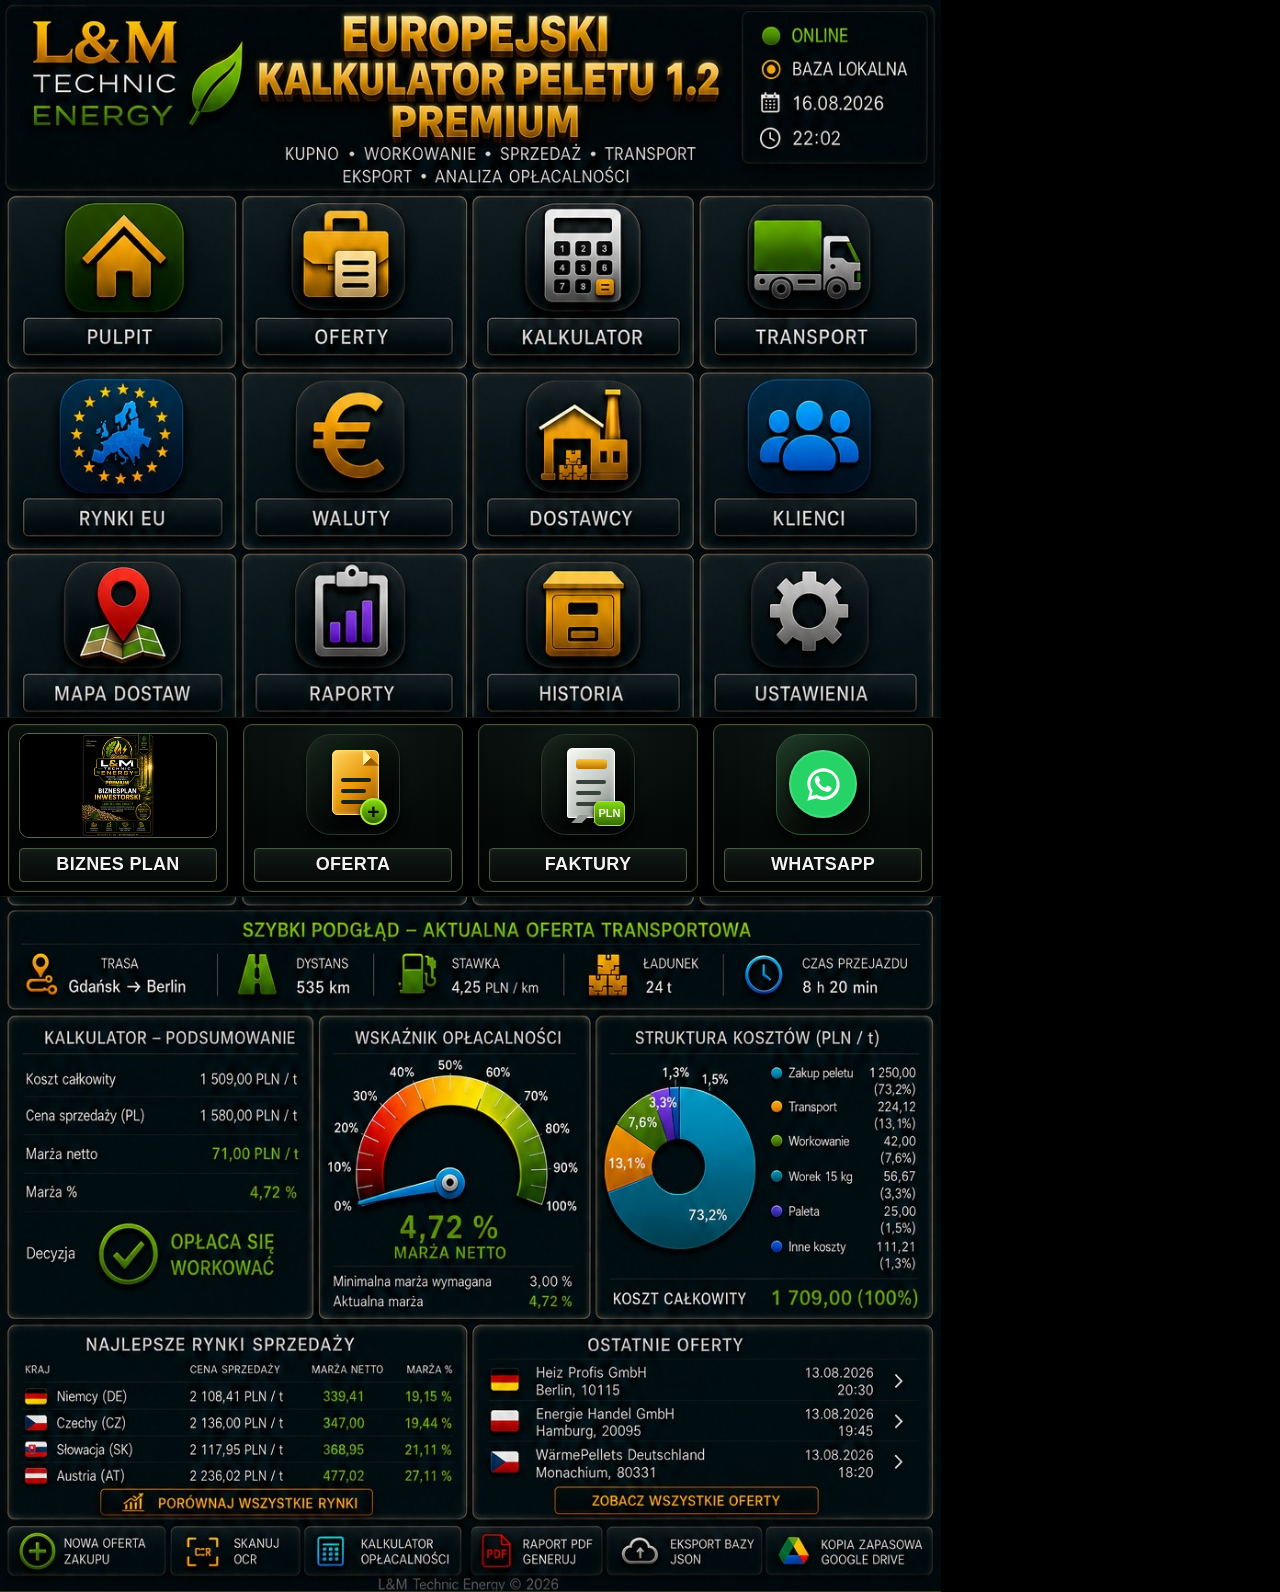
==== commit bb31129b: "Add files via upload" ====
--- a/index.html
+++ b/index.html
@@ -1,4 +1,4 @@
-<!doctype html><html lang="pl"><head><meta charset="utf-8"><meta name="viewport" content="width=device-width,initial-scale=1,maximum-scale=1,user-scalable=no,viewport-fit=cover"><meta name="theme-color" content="#020806"><title>L&M Technic Energy — Europejski Kalkulator Peletu 1.2 PREMIUM — V31.3.0 RYNKI EU MASTER FIX</title>
+<!doctype html><html lang="pl"><head><meta charset="utf-8"><meta name="viewport" content="width=device-width,initial-scale=1,maximum-scale=1,user-scalable=no,viewport-fit=cover"><meta name="theme-color" content="#020806"><title>L&M Technic Energy — Europejski Kalkulator Peletu 1.2 PREMIUM — V31.3.4 FINAL MASTER</title>
 <link rel="manifest" href="./manifest.webmanifest">
 <link rel="icon" type="image/png" sizes="192x192" href="./icon-192.png">
 <link rel="apple-touch-icon" href="./icon-192.png">
@@ -776,6 +776,16 @@
 }
 .v21-crop.top img{top:0}
 .v21-crop.bottom img{top:-716.78px}
+/* V31.3.4 FINAL — ekran START zachowuje zatwierdzony MASTER bez rozciągania grafiki,
+   a brakującą wysokość telefonu wypełnia kontynuacja stylistyczna zamiast pustego czarnego pola. */
+.v21-screen-tail{
+  width:941px;height:0;min-height:0;overflow:hidden;position:relative;
+  background:
+    linear-gradient(180deg,rgba(61,88,52,.16),rgba(8,18,13,.92) 20%,#020806 70%,#000 100%);
+  border-top:1px solid rgba(80,103,63,.55);
+  box-shadow:inset 0 18px 34px rgba(0,0,0,.28);
+}
+.v21-screen-tail:before{content:'';position:absolute;left:8px;right:8px;top:10px;height:1px;background:linear-gradient(90deg,transparent,rgba(191,140,20,.38),transparent)}
 
 .v21-master-hot{
   position:absolute;border:0!important;outline:none!important;background:transparent;
@@ -1246,6 +1256,57 @@
 .eu32-privacy-note{grid-column:1/-1;color:#6b5a3f;font-size:9px;font-weight:800;border-bottom:1px solid #d9d0bf;padding:0 0 6px;margin-bottom:1px}
 @media(max-width:620px){.eu32-country-strip{min-height:80px;padding:6px 9px}.eu32-country-left{gap:10px}.eu32-country-left .eu31-flagbox{width:90px;height:60px}.eu32-country-left h2{font-size:24px}.eu32-country-left small{font-size:9px}.eu32-country-stats{font-size:9px;gap:8px}.eu32-country-stats b{font-size:13px}.eu32-private-toggle{width:20px;height:20px;border-radius:5px;font-size:11px}}
 </style>
+<link rel="stylesheet" href="./rynki-master-v3132.css">
+<style id="v3133-settings-mobile-fix">
+/* V31.3.3 — USTAWIENIA: natywna szerokość telefonu, bez stałych 941 px */
+.v30-settings{width:100%!important;min-width:0!important;max-width:100vw!important;margin:0 auto!important;overflow-x:hidden!important;box-sizing:border-box!important}
+.v30-settings *{box-sizing:border-box!important}
+.v30-set-head{width:100%!important;min-width:0!important;grid-template-columns:minmax(90px,26%) minmax(0,1fr) minmax(72px,22%)!important;padding:0 10px!important;gap:7px!important}
+.v30-set-body{width:100%!important;min-width:0!important;padding:12px!important;gap:12px!important}
+.v30-set-card{width:100%!important;min-width:0!important;overflow:hidden!important;padding:14px!important}
+.v30-set-card h2,.v30-set-card p,.v30-update-note,.v30-action-status{max-width:100%!important;overflow-wrap:anywhere!important}
+.v30-set-status,.v30-set-actions{width:100%!important;min-width:0!important}
+.v30-set-btn{width:100%!important;min-width:0!important;white-space:normal!important}
+@media(max-width:699px){
+  .v30-set-head{height:auto!important;min-height:76px!important;grid-template-columns:1fr auto!important;grid-template-areas:"brand back" "title title"!important;padding:9px 11px!important}
+  .v30-set-brand{grid-area:brand!important;font-size:19px!important}.v30-set-brand small{font-size:9px!important}
+  .v30-set-title{grid-area:title!important;text-align:left!important}.v30-set-title h1{font-size:clamp(19px,6vw,27px)!important;line-height:1.05!important}.v30-set-title p{font-size:10px!important}
+  .v30-set-back{grid-area:back!important;height:40px!important;min-width:82px!important;font-size:12px!important;padding:0 9px!important}
+  .v30-set-body{padding:9px!important;gap:10px!important}
+  .v30-set-card{padding:11px!important;border-radius:10px!important}
+  .v30-app-icon{float:none!important;display:block!important;width:96px!important;height:96px!important;margin:0 auto 10px!important;border-radius:20px!important}
+  .v30-set-card h2{font-size:clamp(18px,5.4vw,24px)!important;line-height:1.12!important}.v30-set-card p{font-size:clamp(12px,3.65vw,15px)!important;line-height:1.35!important}
+  .v30-set-status{grid-template-columns:1fr!important;gap:7px!important;margin:10px 0!important}.v30-set-stat{padding:9px!important}.v30-set-stat b{font-size:16px!important}
+  .v30-set-actions{grid-template-columns:1fr!important;gap:8px!important;margin-top:10px!important}.v30-set-btn{min-height:49px!important;font-size:clamp(14px,4.4vw,18px)!important;padding:8px!important}
+  .v30-update-note,.v30-action-status{font-size:12px!important;line-height:1.35!important;padding:9px 10px!important}
+}
+@media(min-width:700px){.v30-settings{max-width:941px!important}}
+</style>
+<style id="v3134-master-settings">
+/* ===== V31.3.4 — MASTER USTAWIENIA + FLAGI MASTER ===== */
+.eu31-flagbox:before,.eu31-flagbox:after{display:none!important}
+.eu31-flagbox svg.eu31-master-flag{overflow:hidden!important}.eu31-master-flag{display:block!important;width:100%!important;height:100%!important;object-fit:contain!important;max-width:none!important;filter:none!important;transform:none!important;border:0!important;border-radius:0!important;box-shadow:none!important}
+.eu31-overview-page .eu31-flagbox{width:92%!important;height:92%!important;max-width:118px!important;max-height:78px!important;margin-left:0!important}
+.eu31-country-page .eu31-flagbox.big,.eu32-master-country .eu31-flagbox.big{width:97%!important;height:96%!important;max-width:220px!important;max-height:150px!important;margin-left:0!important}
+
+.v34-settings{--gold:#f5ae19;--line:#9a6d0e;--lime:#87e900;--blue:#119de4;--red:#ff2b24;--orange:#ff7900;width:100%;max-width:1024px;min-height:100dvh;margin:0 auto;background:radial-gradient(circle at 50% 0,#082016 0,#020c08 42%,#000 100%);color:#f4f5f4;font-family:Arial,Helvetica,sans-serif;overflow-x:hidden;padding-bottom:max(78px,env(safe-area-inset-bottom))}
+.v34-settings *{box-sizing:border-box}.v34-head{min-height:122px;display:grid;grid-template-columns:165px 1fr 200px;align-items:center;gap:16px;padding:14px 22px;border-bottom:1px solid rgba(221,158,18,.55);background:linear-gradient(180deg,#021008,#000805)}
+.v34-back{position:absolute;left:18px;top:30px;border:0;background:transparent;color:var(--gold);font-size:48px;line-height:1;z-index:2}.v34-brand{padding-left:52px;color:#f7b629}.v34-brand strong{display:block;font:900 42px/1 Georgia,serif}.v34-brand small{display:block;color:#8ee627;font-size:13px;font-weight:900;letter-spacing:1.1px;margin-top:6px}.v34-title{justify-self:center;min-width:390px;text-align:center;padding:15px 28px;border:1.4px solid #a37a0d;border-radius:15px;background:linear-gradient(180deg,#06150e,#020a06);box-shadow:0 0 18px rgba(235,176,24,.18)}.v34-title b{display:block;color:#f4ae1a;font-size:34px}.v34-title span{display:block;margin-top:7px;color:#d1d4d2;font-size:15px}.v34-online-card{justify-self:end;width:175px;border:1.2px solid #98730e;border-radius:13px;padding:10px 14px;background:#020a06;font-size:14px;line-height:1.55}.v34-online-card div:first-child b{color:#91ef17}.v34-online-card i{display:inline-block;width:12px;height:12px;border-radius:50%;background:#72dd00;box-shadow:0 0 10px #72dd00;margin-right:8px}.v34-online-card b.off{color:#ff6b4e!important}.v34-online-card b.off+i{background:#ff5533}
+.v34-body{width:100%;min-width:0;padding:12px 22px 20px;display:grid;grid-template-columns:minmax(0,1fr);gap:14px}.v34-stats{width:100%;min-width:0;display:grid;grid-template-columns:repeat(3,minmax(0,1fr));gap:14px}.v34-stats>div{min-width:0}.v34-stats>div{min-height:82px;border:1.2px solid #5d4812;border-radius:13px;background:linear-gradient(180deg,#04110b,#010704);padding:14px 18px;display:flex;flex-direction:column;justify-content:center}.v34-stats span{color:#b7bdb9;font-size:14px}.v34-stats b{font-size:23px;margin-top:6px}.v34-stats b.lime{color:var(--lime)}
+.v34-card{width:100%;min-width:0;border:1.2px solid #6f5412;border-radius:15px;background:linear-gradient(180deg,rgba(4,18,11,.98),rgba(0,8,5,.98));padding:16px;box-shadow:inset 0 0 16px rgba(0,0,0,.35)}.v34-card h2{margin:0 0 7px;color:var(--lime);font-size:23px}.v34-card h2 small{color:#e1e2e1;font-size:.65em;font-weight:500}.v34-card p{margin:4px 0;color:#d2d6d3;font-size:14px;line-height:1.4}.v34-available{margin-top:12px;border:1px solid #3a521c;border-radius:12px;padding:12px 14px;display:grid;grid-template-columns:1fr auto;align-items:center;gap:12px;background:#020a05}.v34-available>div b{display:block;color:var(--lime);font-size:20px}.v34-available>div span{display:block;color:#d5d8d6;margin-top:5px;font-size:13px}.v34-available button{min-width:330px;height:58px;border:1px solid #7dd500;border-radius:10px;background:linear-gradient(#6fd000,#348500);color:#fff;font-size:19px;font-weight:900;box-shadow:0 0 15px rgba(97,221,0,.25)}
+.v34-progress{margin-top:13px;border:1px solid #506229;border-radius:12px;background:#010805;padding:12px 14px}.v34-progress-top{display:grid;grid-template-columns:1fr auto;gap:10px;align-items:end}.v34-progress-top span{font-size:14px}.v34-progress-top b{font-size:38px;color:var(--lime);line-height:1}.v34-track{height:30px;margin-top:7px;border:1px solid #6b7d43;border-radius:10px;background:#07110c;overflow:hidden;box-shadow:inset 0 0 10px #000}.v34-track i{display:block;width:0;height:100%;border-radius:9px;background:linear-gradient(180deg,#a3ff19,#55b900);box-shadow:0 0 15px rgba(134,255,0,.6);transition:width .28s ease}.v34-progress-bottom{margin-top:8px;color:#cbd0cd;font-size:13px}.v34-progress-bottom>span{color:#7fdf00}.v34-progress-bottom b{color:#d6dbd7;font-weight:600}.v34-statusline{margin-top:9px;min-height:34px;border-left:4px solid var(--lime);background:#06140c;padding:8px 11px;color:#d5e4d0;font-size:12px;font-weight:700}
+.v34-tools{width:100%;min-width:0;display:grid;grid-template-columns:repeat(5,minmax(0,1fr));gap:10px;margin-top:13px}.v34-tools button{min-width:0;min-height:108px;border-radius:12px;color:#fff;padding:8px 5px;display:flex;flex-direction:column;align-items:center;justify-content:center;gap:4px;font-weight:800;box-shadow:inset 0 0 18px rgba(255,255,255,.05)}.v34-tools button i{font-style:normal;font-size:28px}.v34-tools button b{font-size:13px;line-height:1.12}.v34-tools button span{font-size:10px;font-weight:400;color:#e3e7e4}.v34-tools .blue{border:1px solid #13a7f4;background:linear-gradient(#077ab7,#034266)}.v34-tools .green{border:1px solid #7de100;background:linear-gradient(#3a9400,#174f00)}.v34-tools .gold{border:1px solid #edaa00;background:linear-gradient(#b07500,#5c3a00)}.v34-tools .red{border:1px solid #ff3229;background:linear-gradient(#a31412,#560604)}
+.v34-card-title{display:flex;align-items:center;justify-content:space-between;gap:10px}.v34-card-title>span{border:1px solid #78600c;border-radius:16px;padding:6px 12px;color:#e1c46b;font-size:12px;white-space:nowrap}.v34-table-wrap{width:100%;min-width:0;margin-top:10px;border:1px solid #6b540d;border-radius:10px;overflow:auto;max-width:100%;scrollbar-color:#b07a0d #06100b}.v34-table-wrap table{width:100%;border-collapse:collapse;table-layout:fixed;min-width:760px;background:#03100a}.v34-table-wrap th,.v34-table-wrap td{border-right:1px solid #5d4b13;border-bottom:1px solid #4c4219;padding:7px 8px;text-align:left;vertical-align:middle}.v34-table-wrap th{color:#f3d76c;font-size:11px;background:#07160f}.v34-table-wrap td{font-size:11px;color:#e0e4e1}.v34-table-wrap th:nth-child(1){width:16%}.v34-table-wrap th:nth-child(2){width:13%}.v34-table-wrap th:nth-child(3){width:12%}.v34-table-wrap th:nth-child(4){width:11%}.v34-table-wrap th:nth-child(5){width:31%}.v34-table-wrap th:nth-child(6){width:17%}.v34-table-wrap tr.selected td{background:rgba(95,157,0,.13)}.v34-table-wrap td:first-child b{font-size:14px}.v34-table-wrap td:first-child em{display:block;width:max-content;margin-top:2px;padding:1px 5px;border:1px solid #6ed100;border-radius:6px;color:#8bea00;font-style:normal;font-size:8px}.v34-archive{color:#ffbd1e;margin-right:7px}.v34-actions{white-space:nowrap}.v34-actions button{width:31px;height:31px;margin-right:4px;border-radius:7px;color:#fff;font-size:15px;font-weight:900}.v34-actions .share{border:1px solid #24a9ff;background:#075e96}.v34-actions .trash{border:1px solid #ff3434;background:#7e0c08}.v34-actions .more{border:0;background:transparent;font-size:24px}.v34-backup-note{margin-top:8px;color:#f1a91e;font-size:11px;line-height:1.35}
+.v34-share-grid{width:100%;min-width:0;display:grid;grid-template-columns:repeat(4,minmax(0,1fr));gap:12px;margin-top:12px}.v34-share-grid button{min-width:0;min-height:82px;border-radius:11px;color:white;padding:8px;display:grid;grid-template-columns:auto 1fr;grid-template-rows:auto auto;align-items:center;column-gap:8px;text-align:left}.v34-share-grid i{grid-row:1/3;font-style:normal;font-size:28px}.v34-share-grid b{font-size:14px}.v34-share-grid span{font-size:10px}.v34-share-grid .email{border:1px solid #85e20a;background:linear-gradient(110deg,#4ab500,#1d7700)}.v34-share-grid .whatsapp{border:1px solid #22e668;background:linear-gradient(110deg,#0d8f42,#07682f)}.v34-share-grid .gpchat{border:1px solid #d050ee;background:linear-gradient(110deg,#6d1e7a,#43104e)}.v34-share-grid .menu{border:1px solid #ff9517;background:linear-gradient(110deg,#d66f00,#8f3800)}
+.v34-nav{position:fixed;left:50%;bottom:0;transform:translateX(-50%);z-index:40;width:min(100%,1024px);height:72px;display:grid;grid-template-columns:repeat(5,1fr);background:rgba(1,12,7,.98);border-top:1px solid #6b500d;padding-bottom:env(safe-area-inset-bottom)}.v34-nav button{border:0;border-right:1px solid #3f3713;background:transparent;color:#b8bdb9;font-size:11px;font-weight:800}.v34-nav i{display:block;font-style:normal;color:#dca31b;font-size:25px;margin-bottom:3px}.v34-nav button.active{color:#ffc125;background:radial-gradient(circle,#19411b,#05120a 68%);box-shadow:inset 0 0 12px rgba(238,188,19,.3);border:1px solid #e0a714;border-radius:10px}.v34-nav button.active i{color:#ffc125}
+.v34-modal{position:fixed;inset:0;z-index:10050;background:rgba(0,0,0,.82);display:grid;place-items:center;padding:16px}.v34-modal-card{position:relative;width:min(92vw,520px);max-height:82dvh;overflow:auto;border:1.5px solid #e3a919;border-radius:14px;background:linear-gradient(#072016,#020b07);padding:17px;color:#fff}.v34-modal-card .x{position:absolute;right:9px;top:8px;width:34px;height:34px;border:1px solid #c7880e;border-radius:8px;background:#130d02;color:#ffb21b;font-size:24px}.v34-modal-card h3{margin:0 42px 10px 0;color:#91e900}.v34-modal-card p{line-height:1.45}.v34-modal-grid{display:grid;gap:8px;margin-top:12px}.v34-modal-grid button{min-height:43px;border:1px solid #6b7b32;border-radius:8px;background:#0a2115;color:white;font-weight:800}
+@media(max-width:700px){
+ .v34-settings{padding-bottom:max(62px,env(safe-area-inset-bottom))}.v34-head{min-height:82px;grid-template-columns:1fr auto;grid-template-areas:'brand online' 'title title';gap:6px;padding:8px 10px}.v34-back{left:5px;top:17px;font-size:31px}.v34-brand{grid-area:brand;padding-left:34px}.v34-brand strong{font-size:26px}.v34-brand small{font-size:8px;margin-top:2px}.v34-title{grid-area:title;min-width:0;width:62%;padding:6px 8px;border-radius:9px;margin:-41px auto 0;pointer-events:none}.v34-title b{font-size:18px}.v34-title span{font-size:7px;margin-top:2px}.v34-online-card{grid-area:online;width:95px;padding:5px 7px;font-size:7.5px;border-radius:8px}.v34-online-card i{width:7px;height:7px;margin-right:4px}
+ .v34-body{padding:7px 7px 10px;gap:7px}.v34-stats{gap:6px}.v34-stats>div{min-height:51px;padding:7px 8px;border-radius:8px}.v34-stats span{font-size:7px}.v34-stats b{font-size:12px;margin-top:3px}.v34-card{padding:8px;border-radius:9px}.v34-card h2{font-size:13px;margin-bottom:3px}.v34-card p{font-size:8px;line-height:1.3}.v34-available{margin-top:6px;padding:6px 7px;gap:5px;border-radius:7px}.v34-available>div b{font-size:11px}.v34-available>div span{font-size:7px;margin-top:2px}.v34-available button{min-width:135px;height:34px;border-radius:6px;font-size:10px;padding:0 6px}.v34-progress{margin-top:6px;padding:6px 7px;border-radius:7px}.v34-progress-top span{font-size:8px}.v34-progress-top b{font-size:20px}.v34-track{height:17px;border-radius:6px;margin-top:4px}.v34-progress-bottom{margin-top:4px;font-size:7px}.v34-statusline{margin-top:5px;min-height:22px;padding:5px 6px;font-size:7px;border-left-width:3px}.v34-tools{gap:4px;margin-top:6px}.v34-tools button{min-height:66px;border-radius:7px;padding:4px 2px;gap:1px}.v34-tools button i{font-size:16px}.v34-tools button b{font-size:6.7px}.v34-tools button span{font-size:5.5px}
+ .v34-card-title>span{font-size:6px;padding:3px 6px}.v34-table-wrap{margin-top:5px;border-radius:6px}.v34-table-wrap table{min-width:0}.v34-table-wrap th,.v34-table-wrap td{padding:4px 4px}.v34-table-wrap th{font-size:6px}.v34-table-wrap td{font-size:6.2px}.v34-table-wrap td:first-child b{font-size:8px}.v34-table-wrap td:first-child em{font-size:5px}.v34-actions button{width:22px;height:22px;margin-right:1px;border-radius:4px;font-size:9px}.v34-actions .more{font-size:15px}.v34-backup-note{font-size:6.3px;margin-top:4px}.v34-share-grid{gap:5px;margin-top:6px}.v34-share-grid button{min-height:50px;padding:4px;column-gap:3px;border-radius:6px}.v34-share-grid i{font-size:15px}.v34-share-grid b{font-size:7px}.v34-share-grid span{font-size:5.4px}.v34-nav{height:58px}.v34-nav button{font-size:6px}.v34-nav i{font-size:15px;margin-bottom:1px}
+}
+
+</style>
 
 <body><div id="app"><div id="lm-fast-boot" aria-hidden="true"><img src="./assets/home-master.jpg" alt=""></div></div><div class="toast" id="toast"></div><script defer src="./app-main.js"></script><script defer src="./crm-status-v32.js"></script><script defer src="./invoice-v31.js"></script>
 </body></html>
--- a/rynki-master-v3132.css
+++ b/rynki-master-v3132.css
@@ -0,0 +1,9 @@
+/* V31.3.2 — FINAL MASTER RYNKI EU 1/2/3 */
+:root{--lm-gold:#f4ae1c;--lm-line:#b8790b;--lm-green:#79ff13;--lm-blue:#1297ff;--lm-orange:#ff7900}html,body,#app{margin:0;width:100%;max-width:100%;min-height:100%;background:#000!important;overflow-x:hidden!important}.eu31,.eu32-page{width:100%!important;min-width:0!important;max-width:100%!important;zoom:1!important;transform:none!important;margin:0!important;padding-bottom:0!important;overflow-x:hidden!important;background:radial-gradient(circle at 50% 0,#0a2a19 0,#02110a 42%,#000 100%)!important}.eu31 *{box-sizing:border-box}
+.eu31-flagbox{position:relative;overflow:visible!important}.eu31-flagbox svg{overflow:visible!important;border-radius:0!important;box-shadow:none!important;transform:skewY(-1deg);transform-origin:left center}.eu31-flagbox:before{content:''!important;position:absolute!important;z-index:5!important;background:linear-gradient(90deg,#5a3000,#ffe079 42%,#b9780b 67%,#462100)!important;border-radius:5px!important;box-shadow:0 0 4px rgba(255,213,90,.6)!important}.eu31-flagbox:after{content:''!important;position:absolute!important;z-index:6!important;border-radius:50%!important;background:radial-gradient(circle at 35% 30%,#fff8bb,#e4a72c 48%,#5c3000 80%)!important}
+/* KARTA 1 */.eu31-overview-page{height:100dvh!important;min-height:100dvh!important;display:flex!important;flex-direction:column!important;overflow:hidden!important}.eu31-overview-page .eu31-overview-hero{padding:2dvh 10px 1.3dvh!important;flex:0 0 auto!important;background:linear-gradient(#00110a,#00180f)!important}.eu31-overview-page .eu31-overview-title{font:900 clamp(34px,8.7vw,58px)/1 Arial!important;color:#f3ac1b!important;letter-spacing:.3px!important;text-shadow:0 2px 5px #000!important}.eu31-overview-page .eu31-overview-sub{margin-top:.7dvh!important;font-size:clamp(14px,3.6vw,21px)!important;color:#fff!important}.eu31-overview-page .eu31-wrap{flex:1!important;min-height:0!important;padding:0 3.2vw!important;display:flex!important;flex-direction:column!important;gap:1dvh!important;overflow:hidden!important}.eu31-overview-page .eu31-summary{flex:0 0 6.8dvh!important;min-height:57px!important;border:1.5px solid var(--lm-line)!important;border-radius:14px!important}.eu31-overview-page .eu31-stat{padding:3px 5px!important;gap:4px!important;font-size:clamp(9px,2.45vw,14px)!important}.eu31-overview-page .eu31-stat-ico{font-size:clamp(14px,3.8vw,22px)!important}.eu31-overview-page .eu31-stat b{font-size:clamp(11px,2.8vw,16px)!important}.eu31-overview-page .eu31-stat small{font-size:clamp(6px,1.8vw,10px)!important}.eu31-overview-page .eu31-search{flex:0 0 5.6dvh!important;min-height:44px!important;height:auto!important;margin:0!important;border:1.5px solid var(--lm-line)!important;border-radius:11px!important;padding:0 11px!important}.eu31-overview-page .eu31-search .mag{font-size:23px!important}.eu31-overview-page .eu31-search input{font-size:clamp(15px,4vw,20px)!important}.eu31-overview-page .eu31-filters{flex:0 0 4.8dvh!important;min-height:39px!important;margin:0!important;gap:2vw!important}.eu31-overview-page .eu31-filter{height:100%!important;min-width:0!important;flex:0 1 24%!important;border:1.4px solid var(--lm-line)!important;border-radius:9px!important;font-size:clamp(11px,3vw,15px)!important}.eu31-overview-page .eu31-country-grid{flex:1!important;min-height:0!important;display:grid!important;grid-template-columns:1fr 1fr!important;grid-template-rows:repeat(6,minmax(0,1fr))!important;gap:.7dvh 1.5vw!important}.eu31-overview-page .eu31-country{height:100%!important;min-height:0!important;grid-template-columns:34% 1fr!important;padding:2px 6px!important;gap:4px!important;border:1.35px solid var(--lm-line)!important;border-radius:9px!important}.eu31-overview-page .eu31-flagbox{width:80%!important;height:72%!important;max-width:105px!important;max-height:67px!important;margin-left:6px!important}.eu31-overview-page .eu31-flagbox:before{left:-5px!important;top:-7px!important;width:4px!important;height:calc(100% + 14px)!important}.eu31-overview-page .eu31-flagbox:after{left:-9px!important;top:-11px!important;width:10px!important;height:10px!important}.eu31-overview-page .eu31-country h3{font-size:clamp(14px,4.15vw,23px)!important;margin:0 0 2px!important;line-height:1.03!important}.eu31-overview-page .eu31-country p{font-size:clamp(9px,2.65vw,14px)!important}.eu31-overview-page .eu31-newtag{margin-top:2px!important;padding:1px 4px!important;font-size:clamp(7px,1.9vw,10px)!important}.eu31-overview-page .eu31-recent{flex:0 0 4.8dvh!important;min-height:39px!important;margin:0!important;padding:3px 10px!important;border:1.3px solid var(--lm-line)!important;border-radius:9px!important}.eu31-overview-page .eu31-recent strong{font-size:clamp(9px,2.65vw,13px)!important}.eu31-overview-page .eu31-recent span{font-size:clamp(7px,2.1vw,11px)!important;margin-top:1px!important}.eu31-overview-page .eu31-recent .arrow{font-size:24px!important}.eu31-overview-page .eu31-syncbar{flex:0 0 3.4dvh!important;min-height:27px!important;margin:0!important;border:1.2px solid var(--lm-line)!important;border-radius:7px!important;font-size:clamp(7px,2.15vw,10.5px)!important;white-space:nowrap!important}.eu31-overview-page .eu31-bottom.home-master{flex:0 0 6dvh!important;min-height:48px!important;height:auto!important;margin:0!important}.eu31-overview-page .eu31-nav{font-size:clamp(8px,2.3vw,11px)!important}.eu31-overview-page .eu31-nav .i{font-size:clamp(17px,4.5vw,23px)!important;margin-bottom:1px!important}
+/* KARTA 2 + 3 header */.eu31-country-page,.eu32-master-page{min-height:100dvh!important;display:flex!important;flex-direction:column!important;overflow:hidden!important}.eu31-country-page .eu31-top,.eu32-master-page .eu31-top{height:7.2dvh!important;min-height:53px!important;max-height:68px!important;flex:0 0 auto!important}.eu31-country-page .eu31-logo,.eu32-master-page .eu31-logo{width:min(36vw,235px)!important;height:100%!important;margin:0!important}.eu31-country-page .eu31-topbtn,.eu32-master-page .eu31-topbtn{top:50%!important;transform:translateY(-50%)!important;width:45px!important;height:45px!important;font-size:33px!important}.eu31-country-page .eu31-back,.eu32-master-page .eu31-back{left:9px!important}.eu31-country-page .eu31-searchbtn,.eu32-master-page .eu31-searchbtn{right:58px!important}.eu31-country-page .eu31-gear,.eu32-master-page .eu31-gear{right:7px!important;font-size:29px!important}.eu31-country-page .eu31-hero,.eu32-master-page .eu31-hero{min-height:10.2dvh!important;flex:0 0 auto!important;padding:6px 6px 8px!important;background:linear-gradient(rgba(0,8,5,.26),rgba(0,10,6,.78)),url('./assets/embedded-01-23353ee74d28.png') center/95px 82px repeat!important}.eu31-country-page .eu31-title,.eu32-master-page .eu31-title{font-family:Georgia,'Times New Roman',serif!important;font-size:clamp(35px,9.2vw,58px)!important;line-height:.94!important;background:linear-gradient(180deg,#fff7bf,#f7cd55 10%,#eaa522 27%,#8a4800 50%,#ecb73c 70%,#693400 96%)!important;-webkit-background-clip:text!important;background-clip:text!important;color:transparent!important;-webkit-text-stroke:.5px rgba(255,218,115,.75)!important;text-shadow:0 2px 0 #643100,0 4px 6px #000!important}.eu31-country-page .eu31-subtitle,.eu32-master-page .eu31-subtitle{font-size:clamp(14px,3.9vw,21px)!important;margin-top:6px!important}
+/* KARTA 2 */.eu31-country-page .eu31-wrap{flex:1!important;min-height:0!important;padding:1dvh 2.1vw 0!important;display:flex!important;flex-direction:column!important;gap:.75dvh!important;overflow:hidden!important}.eu31-country-page .eu31-country-head{flex:0 0 15dvh!important;min-height:118px!important;height:auto!important;grid-template-columns:34% 35% 31%!important;padding:4px 8px!important;border:1.5px solid var(--lm-line)!important;border-radius:11px!important}.eu31-country-page .eu31-flagbox.big,.eu32-master-country .eu31-flagbox.big{width:88%!important;height:82%!important;max-width:190px!important;max-height:128px!important;margin-left:7px!important}.eu31-country-page .eu31-flagbox.big:before,.eu32-master-country .eu31-flagbox.big:before{left:-6px!important;top:-8px!important;width:5px!important;height:calc(100% + 16px)!important}.eu31-country-page .eu31-flagbox.big:after,.eu32-master-country .eu31-flagbox.big:after{left:-11px!important;top:-13px!important;width:13px!important;height:13px!important}.eu31-country-page .eu31-country-head h2{font-size:clamp(24px,6.8vw,41px)!important;margin:0 0 2px!important}.eu31-country-page .eu31-country-head .counts p{font-size:clamp(11px,3.35vw,18px)!important;margin:3px 0!important}.eu31-country-page .eu31-country-meta{height:78%!important;padding-left:8px!important;gap:9px!important;font-size:clamp(9px,2.9vw,14px)!important}.eu31-country-page .eu31-country-meta b{font-size:clamp(11px,3.2vw,17px)!important}.eu31-country-page .eu31-country-meta .ico{font-size:clamp(17px,4.8vw,27px)!important;margin-right:2px!important}.eu31-country-page .eu31-search{flex:0 0 5.4dvh!important;min-height:43px!important;height:auto!important;margin:0!important;border:1.4px solid var(--lm-line)!important;border-radius:10px!important;padding:0 10px!important}.eu31-country-page .eu31-search input{font-size:clamp(14px,4vw,20px)!important}.eu31-country-page .eu31-filters{flex:0 0 4.8dvh!important;min-height:39px!important;margin:0!important;gap:2vw!important}.eu31-country-page .eu31-filter{height:100%!important;min-width:0!important;flex:0 1 25%!important;border:1.4px solid var(--lm-line)!important;border-radius:9px!important;font-size:clamp(10px,3vw,15px)!important}.eu31-country-page .eu31-list{flex:1!important;min-height:0!important;display:flex!important;flex-direction:column!important;gap:.65dvh!important;overflow-y:auto!important}.eu31-country-page .eu31-company{flex:0 0 8.8dvh!important;min-height:70px!important;grid-template-columns:14% minmax(0,1fr) 36%!important;gap:4px!important;padding:3px 4px!important;border:1.3px solid var(--lm-line)!important;border-radius:9px!important}.eu31-country-page .eu31-crest{width:76%!important;height:76%!important;max-width:64px!important;max-height:68px!important}.eu31-country-page .eu31-company h3{font-size:clamp(13px,3.85vw,20px)!important;margin:0 0 2px!important;line-height:1!important}.eu31-country-page .eu31-info{font-size:clamp(8px,2.5vw,13px)!important;line-height:1.1!important;margin:1px 0!important}.eu31-country-page .eu31-company .eu31-newtag{font-size:clamp(6px,1.8vw,9px)!important;padding:1px 3px!important;margin-left:3px!important}.eu31-country-page .eu31-actions{grid-template-columns:repeat(3,1fr)!important;gap:4px!important}.eu31-country-page .eu31-action{width:100%!important;height:6.1dvh!important;min-height:48px!important;border-width:1.4px!important;border-radius:9px!important}.eu31-country-page .eu31-action svg{width:54%!important;height:54%!important}.eu31-country-page .eu31-action.phone{color:var(--lm-green)!important;border-color:var(--lm-green)!important;background:#09270d!important;box-shadow:0 0 10px rgba(80,255,0,.55)!important}.eu31-country-page .eu31-action.map{color:var(--lm-blue)!important;border-color:var(--lm-blue)!important;background:#061d31!important;box-shadow:0 0 10px rgba(0,132,255,.58)!important}.eu31-country-page .eu31-action.details{color:var(--lm-orange)!important;border-color:var(--lm-orange)!important;background:#301500!important;box-shadow:0 0 11px rgba(255,121,0,.62)!important}.eu31-country-page .eu31-syncbar{flex:0 0 3.6dvh!important;min-height:28px!important;margin:0!important;border:1.2px solid var(--lm-line)!important;border-radius:7px!important;font-size:clamp(7px,2.1vw,10.5px)!important;white-space:nowrap!important}.eu31-country-page .eu31-bottom.country-master{flex:0 0 6dvh!important;min-height:48px!important;height:auto!important;margin:0!important;padding:3px!important;gap:3px!important}.eu31-country-page .eu31-bottom.country-master .eu31-nav{border-radius:7px!important;font-size:clamp(7px,2.15vw,10px)!important}.eu31-country-page .eu31-nav .i{font-size:clamp(16px,4.2vw,21px)!important;margin-bottom:1px!important}
+/* KARTA 3 CRM */.eu32-master-page{overflow-y:auto!important;overflow-x:hidden!important}.eu32-master-page .eu32-wrap{width:100%!important;padding:1dvh 2.1vw 0!important;display:flex!important;flex-direction:column!important;gap:.7dvh!important}.eu32-master-country{min-height:14.6dvh!important;display:grid!important;grid-template-columns:34% 35% 31%!important;align-items:center!important;border:1.5px solid var(--lm-line)!important;border-radius:11px!important;background:linear-gradient(150deg,#06311e,#01150c)!important;padding:4px 8px!important}.eu32-master-counts h2{font-size:clamp(24px,6.8vw,41px)!important;margin:0 0 2px!important}.eu32-master-counts p{font-size:clamp(11px,3.3vw,18px)!important;margin:3px 0!important}.eu32-master-counts i{font-style:normal;color:var(--lm-gold);margin-right:4px}.eu32-master-meta{height:78%;border-left:1px solid rgba(220,171,68,.55);padding-left:8px;display:flex;flex-direction:column;justify-content:center;gap:9px;font-size:clamp(9px,2.9vw,14px)}.eu32-master-meta span{font-size:clamp(17px,4.8vw,27px);color:var(--lm-gold);margin-right:2px}.eu32-master-meta b{font-size:clamp(11px,3.2vw,17px)}.eu32-master-search{height:5.2dvh;min-height:42px;border:1.4px solid var(--lm-line);border-radius:9px;background:#03180f;display:flex;align-items:center;gap:7px;padding:0 9px}.eu32-master-search span{font-size:22px;color:var(--lm-gold)}.eu32-master-search input{width:100%;min-width:0;border:0;outline:0;background:transparent;color:#fff;font-size:clamp(14px,3.9vw,19px)}.eu32-view-tabs{height:4.7dvh;min-height:38px;display:flex;gap:1.4vw}.eu32-view-tabs button{flex:1;border:1.3px solid var(--lm-line);border-radius:8px;background:#031109;color:#bfc4c0;font-size:clamp(9px,2.7vw,14px);font-weight:800}.eu32-view-tabs button.active{color:#ffd13c;border-color:#ffe03f;box-shadow:0 0 11px rgba(255,224,63,.35)}.eu32-master-page .eu32-table{border:1.4px solid var(--lm-line)!important;border-radius:8px!important}.eu32-master-page .eu32-head,.eu32-master-page .eu32-row-main{grid-template-columns:7% 24% 14% 20% 11% 11% 13%!important}.eu32-master-page .eu32-head{min-height:27px!important;font-size:clamp(5.8px,1.75vw,8.5px)!important}.eu32-master-page .eu32-head>div,.eu32-master-page .eu32-row-main>div{padding:3px 2px!important}.eu32-master-page .eu32-row-main{min-height:5.5dvh!important}.eu32-master-page .eu32-status-dot{width:15px!important;height:15px!important}.eu32-master-page .eu32-firm b{font-size:clamp(7.5px,2.25vw,11px)!important;line-height:1.04!important}.eu32-master-page .eu32-private-toggle{width:18px!important;height:18px!important;border-radius:50%!important;font-size:10px!important;font-family:Georgia,serif!important}.eu32-master-page .eu32-cell,.eu32-master-page .eu32-product{font-size:clamp(6px,1.8vw,8.7px)!important;line-height:1.13!important}.eu32-master-page .eu32-actions{grid-template-columns:repeat(3,1fr)!important;gap:2px!important;padding:2px!important}.eu32-master-page .eu32-act{width:100%!important;height:3.8dvh!important;min-height:29px!important;border-radius:5px!important;font-size:16px!important}.eu32-master-page .eu32-act.phone{color:var(--lm-green)!important;border-color:var(--lm-green)!important;background:#09240d!important}.eu32-master-page .eu32-act.map{color:var(--lm-blue)!important;border-color:var(--lm-blue)!important;background:#061d31!important}.eu32-master-page .eu32-act.details{color:var(--lm-orange)!important;border-color:var(--lm-orange)!important;background:#2e1400!important}.eu32-master-page .eu32-detail{margin:0 .8vw .3dvh!important;padding:6px 8px!important;gap:6px!important;border:1.4px solid #e6b32f!important;border-radius:8px!important;background:linear-gradient(105deg,#fff9e5,#efede7)!important;grid-template-columns:1fr 1.15fr!important}.eu32-master-page .eu32-privacy-note{font-size:clamp(5.5px,1.65vw,8px)!important}.eu32-master-page .eu32-dline{grid-template-columns:52px 1fr!important;font-size:clamp(6px,1.75vw,8.5px)!important;padding:2px 0!important}.eu32-master-page .eu32-detail-actions button{min-height:24px!important;font-size:clamp(5.5px,1.65vw,7.5px)!important}.eu32-legend{min-height:4.1dvh;border:1.2px solid var(--lm-line);border-radius:7px;background:#03140d;display:grid;grid-template-columns:repeat(3,1fr);align-items:center}.eu32-legend>div{font-size:clamp(5.5px,1.65vw,8px);text-align:center;padding:3px 2px}.eu32-legend span{display:inline-block;width:7px;height:7px;border-radius:50%;margin-right:3px}.eu32-legend .yellow{background:#ffc233}.eu32-legend .purple{background:#a865e7}.eu32-legend .blue{background:#168dff}.eu32-master-page .eu32-assistant{margin:0!important;border:1.4px solid var(--lm-line)!important;border-radius:9px!important}.eu32-master-page .eu32-assistant-head{min-height:45px!important;grid-template-columns:37px 1fr auto!important;padding:3px 6px!important}.eu32-master-page .eu32-assistant-icon{width:29px!important;height:29px!important;font-size:17px!important}.eu32-master-page .eu32-assistant-head h2{font-size:clamp(12px,3.6vw,18px)!important}.eu32-master-page .eu32-assistant-head p{font-size:clamp(5.5px,1.7vw,8.5px)!important}.eu32-master-page .eu32-assistant-count{font-size:clamp(5.5px,1.65vw,8px)!important;padding:3px 5px!important}.eu32-master-page .eu32-msg{grid-template-columns:54px 26px 1fr!important;min-height:39px!important}.eu32-master-page .eu32-msg-time{font-size:clamp(5.5px,1.65vw,7.8px)!important;padding:3px 4px!important}.eu32-master-page .eu32-msg-ico{font-size:15px!important}.eu32-master-page .eu32-msg-text{font-size:clamp(6px,1.78vw,8.5px)!important;padding:3px 4px!important}.eu32-master-page .eu32-assistant-foot{min-height:26px!important;font-size:clamp(5.5px,1.6vw,7.5px)!important}.eu32-master-page .eu32-nav{height:5.8dvh!important;min-height:47px!important;margin:0!important}.eu32-master-page .eu32-nav button{font-size:clamp(6.5px,1.9vw,9px)!important}.eu32-master-page .eu32-nav span{font-size:clamp(15px,4vw,20px)!important;margin-bottom:1px!important}
+/* action menu */.eu32-menu-modal{position:fixed;inset:0;z-index:9999;background:rgba(0,0,0,.84);display:flex;align-items:center;justify-content:center;padding:18px}.eu32-menu-card{width:min(92vw,520px);max-height:86dvh;overflow:auto;border:2px solid var(--lm-orange);border-radius:15px;background:linear-gradient(150deg,#062719,#010c07);padding:15px;color:#fff;position:relative}.eu32-menu-card h3{margin:0 34px 5px 0;color:#ffc04d;font-size:21px}.eu32-menu-card p{font-size:11px}.eu32-menu-close{position:absolute;right:8px;top:7px;width:32px;height:32px;border:1px solid var(--lm-orange);border-radius:7px;background:#2a1200;color:#ff9a36;font-size:23px}.eu32-menu-statuses{display:grid;grid-template-columns:1fr 1fr;gap:6px;margin-top:10px}.eu32-menu-statuses button{min-height:39px;border:1px solid #a97517;border-radius:7px;background:#06130d;color:#e8ece9;font-size:9px;font-weight:800}.eu32-menu-statuses button.active{border-color:#ffe03f;color:#ffd23c}.eu32-menu-offer{width:100%;height:41px;margin-top:8px;border:1.4px solid var(--lm-orange);border-radius:8px;background:linear-gradient(#ff8d22,#d85a00);color:#fff;font-weight:900}
+@media(min-width:700px){.eu31-overview-page,.eu31-country-page,.eu32-master-page{max-width:941px!important;margin:0 auto!important}.eu31-overview-page{height:1672px!important}.eu31-country-page{height:1672px!important}.eu32-master-page{min-height:1672px!important}}
